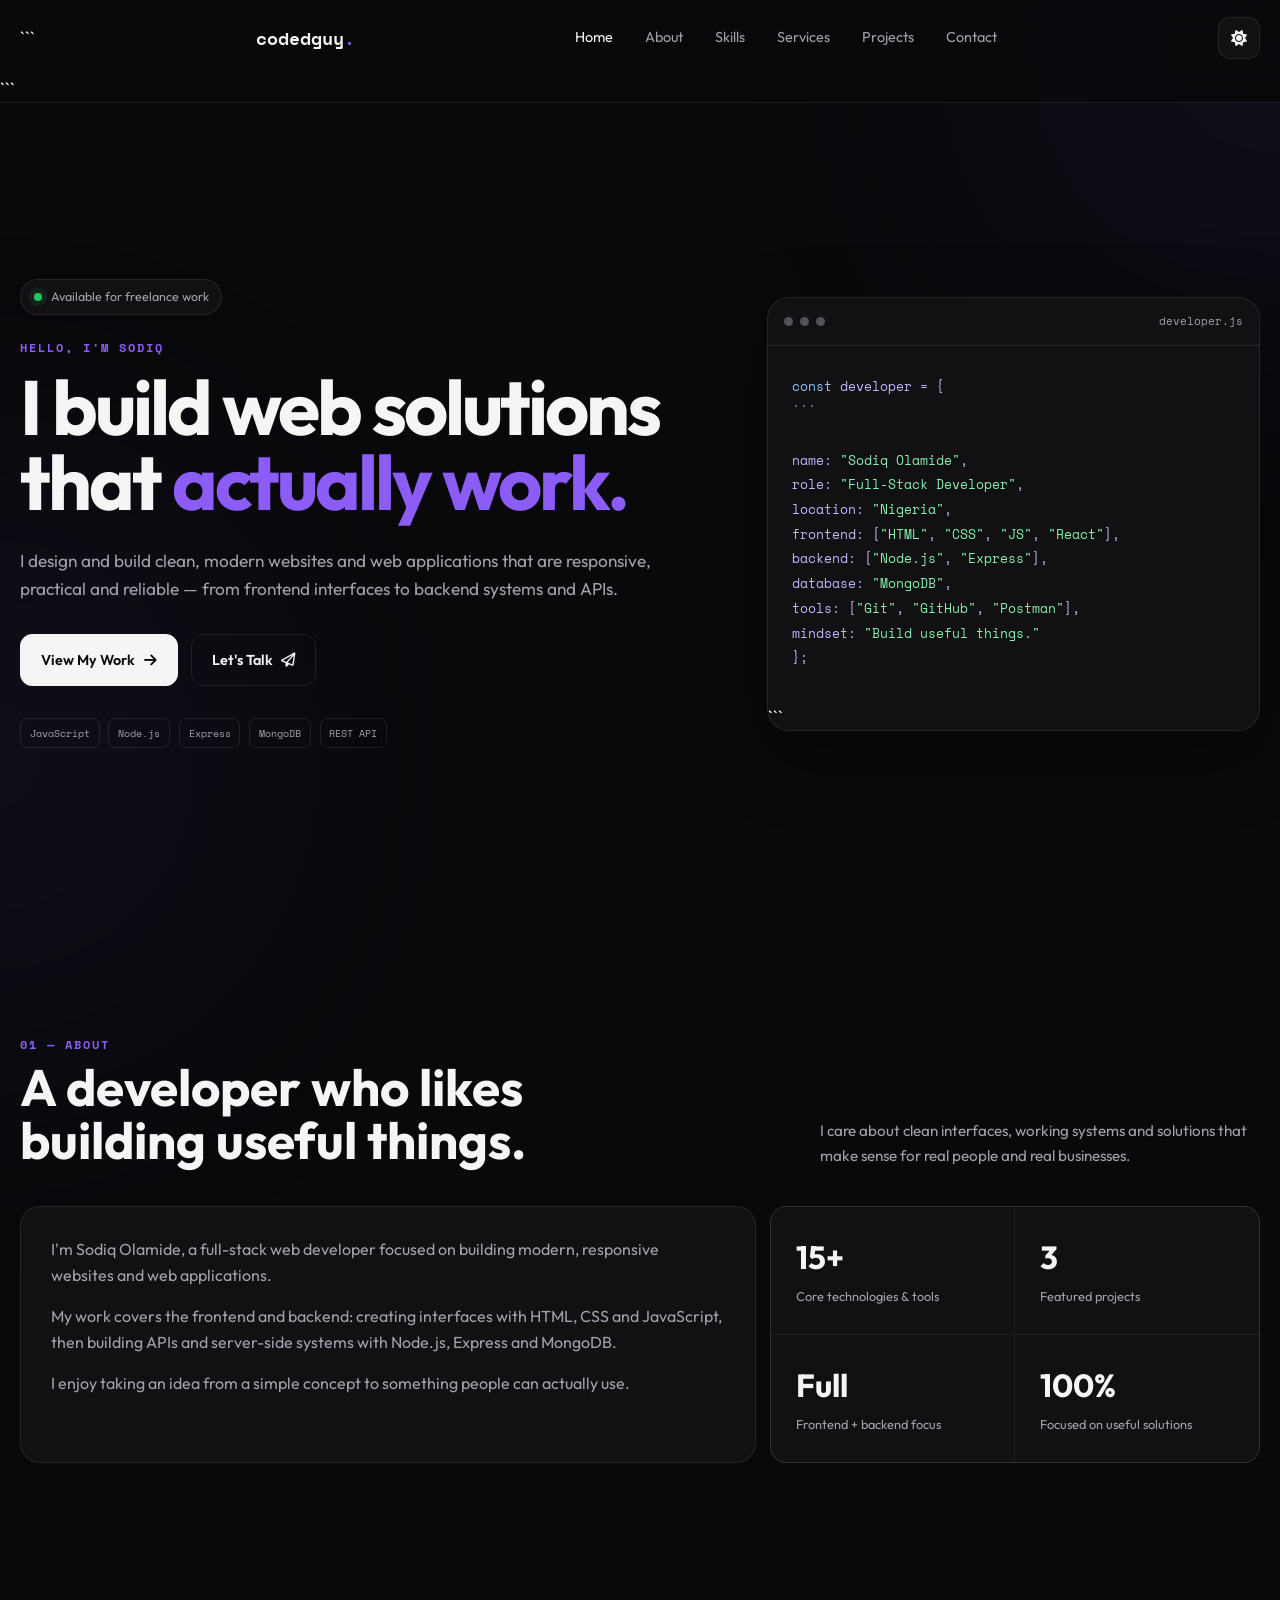
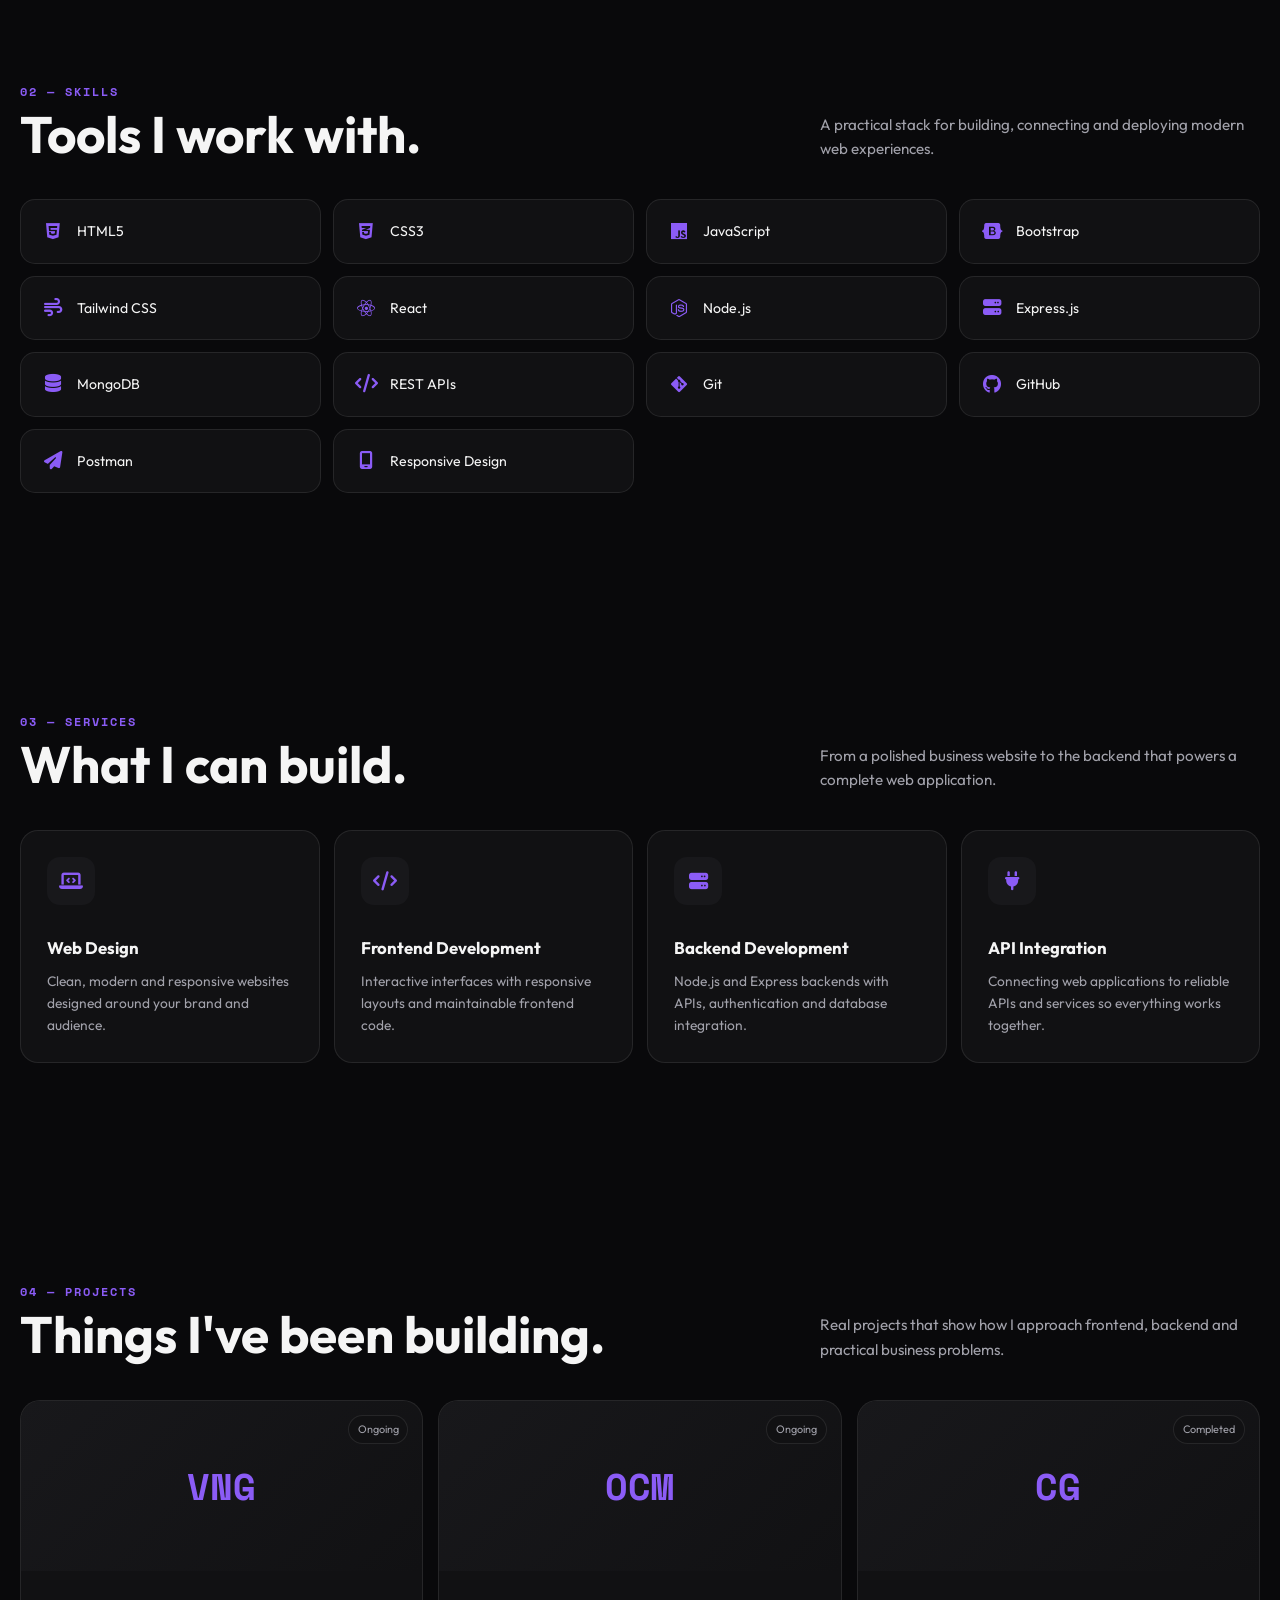
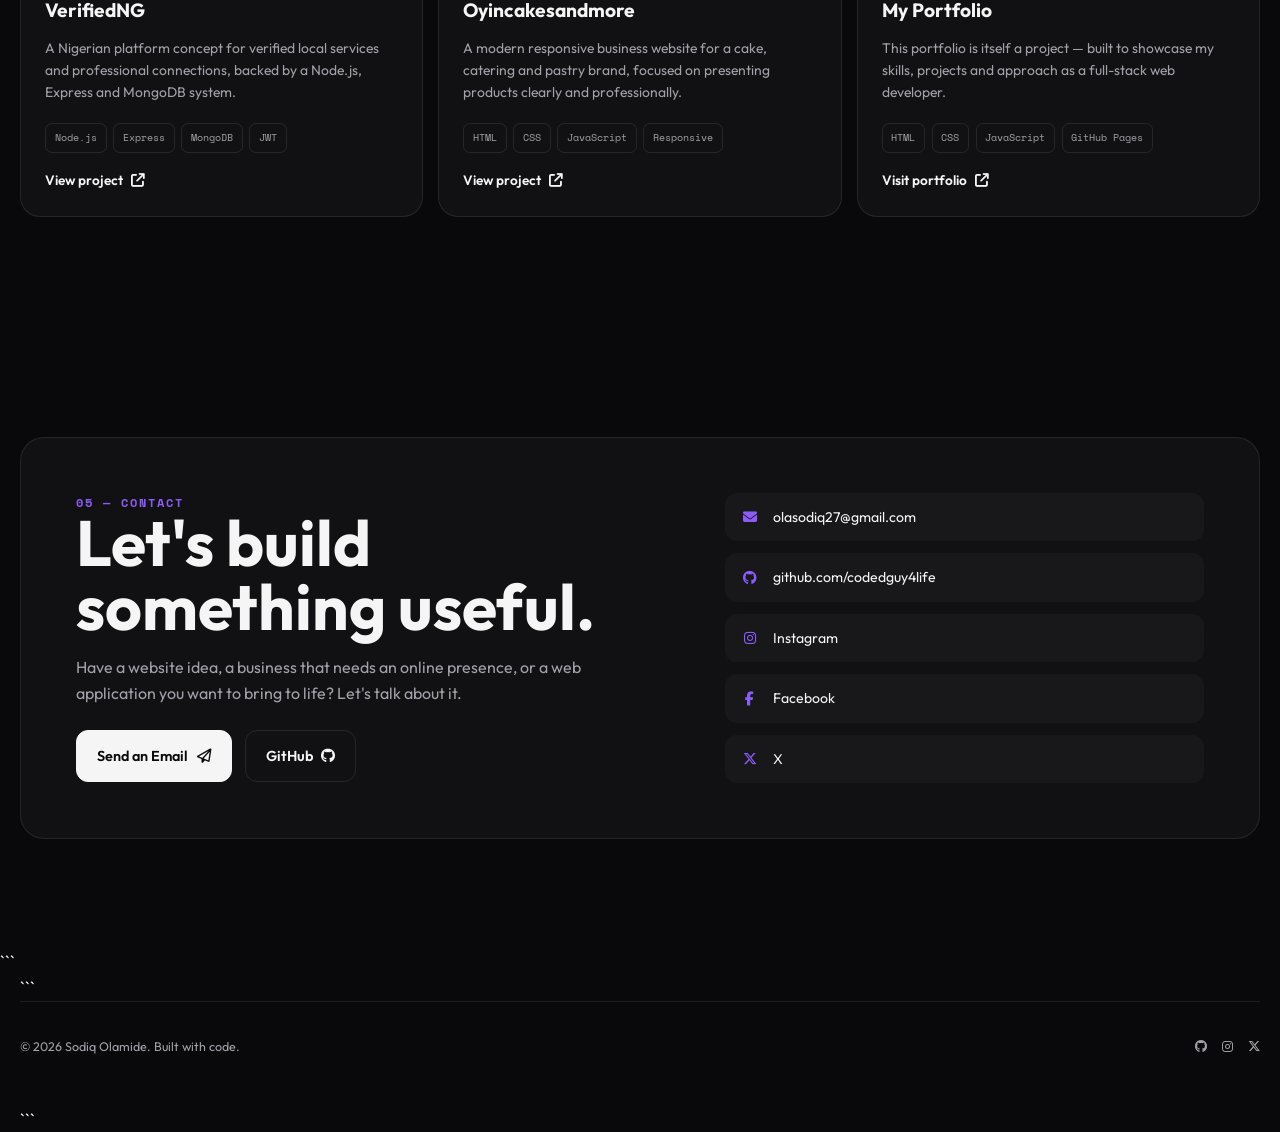
==== index.html @ e8b6dbb5 "seperate portfolio into html css js" ====
<!DOCTYPE html>

<html lang="en" data-theme="dark">
<head>
  <meta charset="UTF-8">
  <meta name="viewport" content="width=device-width, initial-scale=1.0">

<meta
name="description"
content="Sodiq Olamide — Full-Stack Web Developer building clean, responsive and reliable websites and web applications."

>

  <meta name="author" content="Sodiq Olamide">
  <meta name="theme-color" content="#09090b">

  <title>Sodiq Olamide | Full-Stack Web Developer</title>

  <!-- Google Fonts -->

  <link rel="preconnect" href="https://fonts.googleapis.com">
  <link rel="preconnect" href="https://fonts.gstatic.com" crossorigin>
  <link
    href="https://fonts.googleapis.com/css2?family=Outfit:wght@300;400;500;600;700;800&family=Space+Mono:wght@400;700&display=swap"
    rel="stylesheet"
  >

  <!-- Font Awesome -->

  <link
    rel="stylesheet"
    href="https://cdnjs.cloudflare.com/ajax/libs/font-awesome/6.5.0/css/all.min.css"
  >

  <!-- Main CSS -->

  <link rel="stylesheet" href="./style/style.css">
</head>

<body>

  <div class="glow"></div>
  <div class="glow two"></div>

  <!-- ================= HEADER ================= -->

  <header>
    <div class="wrap nav">

```
  <a class="logo" href="#home">
    codedguy<span>.</span>
  </a>

  <nav class="nav-links" id="navLinks">
    <a href="#home">Home</a>
    <a href="#about">About</a>
    <a href="#skills">Skills</a>
    <a href="#services">Services</a>
    <a href="#projects">Projects</a>
    <a href="#contact">Contact</a>
  </nav>

  <div class="nav-actions">
    <button
      class="icon-btn"
      id="themeBtn"
      aria-label="Toggle theme"
      type="button"
    >
      <i class="fa-solid fa-sun"></i>
    </button>

    <button
      class="icon-btn menu-btn"
      id="menuBtn"
      aria-label="Open menu"
      type="button"
    >
      <i class="fa-solid fa-bars"></i>
    </button>
  </div>

</div>
```

  </header>

  <main>

```
<!-- ================= HERO ================= -->
<section class="hero wrap" id="home">

  <div class="reveal">

    <div class="status">
      <span class="dot"></span>
      Available for freelance work
    </div>

    <div class="eyebrow">
      HELLO, I'M SODIQ
    </div>

    <h1>
      I build web solutions that
      <span>actually work.</span>
    </h1>

    <p>
      I design and build clean, modern websites and web applications
      that are responsive, practical and reliable — from frontend
      interfaces to backend systems and APIs.
    </p>

    <div class="actions">
      <a class="btn primary" href="#projects">
        View My Work
        <i class="fa-solid fa-arrow-right"></i>
      </a>

      <a class="btn ghost" href="#contact">
        Let's Talk
        <i class="fa-regular fa-paper-plane"></i>
      </a>
    </div>

    <div class="tech-row">
      <span class="tech">JavaScript</span>
      <span class="tech">Node.js</span>
      <span class="tech">Express</span>
      <span class="tech">MongoDB</span>
      <span class="tech">REST API</span>
    </div>

  </div>


  <div class="code-card reveal">

    <div class="code-head">
      <span class="circle"></span>
      <span class="circle"></span>
      <span class="circle"></span>

      <span class="code-title">
        developer.js
      </span>
    </div>

    <pre><span class="k">const</span> developer = {
```

name: <span class="s">"Sodiq Olamide"</span>,
role: <span class="s">"Full-Stack Developer"</span>,
location: <span class="s">"Nigeria"</span>,
frontend: [<span class="s">"HTML"</span>, <span class="s">"CSS"</span>, <span class="s">"JS"</span>, <span class="s">"React"</span>],
backend: [<span class="s">"Node.js"</span>, <span class="s">"Express"</span>],
database: <span class="s">"MongoDB"</span>,
tools: [<span class="s">"Git"</span>, <span class="s">"GitHub"</span>, <span class="s">"Postman"</span>],
mindset: <span class="s">"Build useful things."</span>
};</pre>

```
  </div>

</section>


<!-- ================= ABOUT ================= -->
<section id="about">

  <div class="wrap">

    <div class="section-head reveal">

      <div>
        <div class="kicker">01 — About</div>

        <h2 class="section-title">
          A developer who likes<br>
          building useful things.
        </h2>
      </div>

      <p class="section-note">
        I care about clean interfaces, working systems and solutions
        that make sense for real people and real businesses.
      </p>

    </div>


    <div class="about-grid">

      <div class="panel reveal">

        <p>
          I'm Sodiq Olamide, a full-stack web developer focused on
          building modern, responsive websites and web applications.
        </p>

        <p>
          My work covers the frontend and backend: creating interfaces
          with HTML, CSS and JavaScript, then building APIs and
          server-side systems with Node.js, Express and MongoDB.
        </p>

        <p>
          I enjoy taking an idea from a simple concept to something
          people can actually use.
        </p>

      </div>


      <div class="stats reveal">

        <div class="stat">
          <strong>15+</strong>
          <span>Core technologies & tools</span>
        </div>

        <div class="stat">
          <strong>3</strong>
          <span>Featured projects</span>
        </div>

        <div class="stat">
          <strong>Full</strong>
          <span>Frontend + backend focus</span>
        </div>

        <div class="stat">
          <strong>100%</strong>
          <span>Focused on useful solutions</span>
        </div>

      </div>

    </div>

  </div>

</section>


<!-- ================= SKILLS ================= -->
<section id="skills">

  <div class="wrap">

    <div class="section-head reveal">

      <div>
        <div class="kicker">02 — Skills</div>

        <h2 class="section-title">
          Tools I work with.
        </h2>
      </div>

      <p class="section-note">
        A practical stack for building, connecting and deploying
        modern web experiences.
      </p>

    </div>


    <div class="skills">

      <div class="skill reveal">
        <i class="fa-brands fa-html5"></i>
        <span>HTML5</span>
      </div>

      <div class="skill reveal">
        <i class="fa-brands fa-css3-alt"></i>
        <span>CSS3</span>
      </div>

      <div class="skill reveal">
        <i class="fa-brands fa-js"></i>
        <span>JavaScript</span>
      </div>

      <div class="skill reveal">
        <i class="fa-brands fa-bootstrap"></i>
        <span>Bootstrap</span>
      </div>

      <div class="skill reveal">
        <i class="fa-solid fa-wind"></i>
        <span>Tailwind CSS</span>
      </div>

      <div class="skill reveal">
        <i class="fa-brands fa-react"></i>
        <span>React</span>
      </div>

      <div class="skill reveal">
        <i class="fa-brands fa-node-js"></i>
        <span>Node.js</span>
      </div>

      <div class="skill reveal">
        <i class="fa-solid fa-server"></i>
        <span>Express.js</span>
      </div>

      <div class="skill reveal">
        <i class="fa-solid fa-database"></i>
        <span>MongoDB</span>
      </div>

      <div class="skill reveal">
        <i class="fa-solid fa-code"></i>
        <span>REST APIs</span>
      </div>

      <div class="skill reveal">
        <i class="fa-brands fa-git-alt"></i>
        <span>Git</span>
      </div>

      <div class="skill reveal">
        <i class="fa-brands fa-github"></i>
        <span>GitHub</span>
      </div>

      <div class="skill reveal">
        <i class="fa-solid fa-paper-plane"></i>
        <span>Postman</span>
      </div>

      <div class="skill reveal">
        <i class="fa-solid fa-mobile-screen"></i>
        <span>Responsive Design</span>
      </div>

    </div>

  </div>

</section>


<!-- ================= SERVICES ================= -->
<section id="services">

  <div class="wrap">

    <div class="section-head reveal">

      <div>
        <div class="kicker">03 — Services</div>

        <h2 class="section-title">
          What I can build.
        </h2>
      </div>

      <p class="section-note">
        From a polished business website to the backend that powers
        a complete web application.
      </p>

    </div>


    <div class="services">

      <article class="service reveal">
        <div class="service-icon">
          <i class="fa-solid fa-laptop-code"></i>
        </div>

        <h3>Web Design</h3>

        <p>
          Clean, modern and responsive websites designed around
          your brand and audience.
        </p>
      </article>


      <article class="service reveal">
        <div class="service-icon">
          <i class="fa-solid fa-code"></i>
        </div>

        <h3>Frontend Development</h3>

        <p>
          Interactive interfaces with responsive layouts and
          maintainable frontend code.
        </p>
      </article>


      <article class="service reveal">
        <div class="service-icon">
          <i class="fa-solid fa-server"></i>
        </div>

        <h3>Backend Development</h3>

        <p>
          Node.js and Express backends with APIs, authentication
          and database integration.
        </p>
      </article>


      <article class="service reveal">
        <div class="service-icon">
          <i class="fa-solid fa-plug"></i>
        </div>

        <h3>API Integration</h3>

        <p>
          Connecting web applications to reliable APIs and services
          so everything works together.
        </p>
      </article>

    </div>

  </div>

</section>


<!-- ================= PROJECTS ================= -->
<section id="projects">

  <div class="wrap">

    <div class="section-head reveal">

      <div>
        <div class="kicker">04 — Projects</div>

        <h2 class="section-title">
          Things I've been building.
        </h2>
      </div>

      <p class="section-note">
        Real projects that show how I approach frontend, backend
        and practical business problems.
      </p>

    </div>


    <div class="projects">

      <!-- VerifiedNG -->
      <article class="project reveal">

        <div class="project-top">
          <div class="project-mark">VNG</div>
          <span class="project-status">Ongoing</span>
        </div>

        <div class="project-body">

          <h3>VerifiedNG</h3>

          <p>
            A Nigerian platform concept for verified local services
            and professional connections, backed by a Node.js,
            Express and MongoDB system.
          </p>

          <div class="project-tags">
            <span class="tag">Node.js</span>
            <span class="tag">Express</span>
            <span class="tag">MongoDB</span>
            <span class="tag">JWT</span>
          </div>

          <a
            class="project-link"
            href="https://codedguy4life.github.io/VerifiedNG/"
            target="_blank"
            rel="noopener noreferrer"
          >
            View project
            <i class="fa-solid fa-arrow-up-right-from-square"></i>
          </a>

        </div>

      </article>


      <!-- Oyincakesandmore -->
      <article class="project reveal">

        <div class="project-top">
          <div class="project-mark">OCM</div>
          <span class="project-status">Ongoing</span>
        </div>

        <div class="project-body">

          <h3>Oyincakesandmore</h3>

          <p>
            A modern responsive business website for a cake,
            catering and pastry brand, focused on presenting
            products clearly and professionally.
          </p>

          <div class="project-tags">
            <span class="tag">HTML</span>
            <span class="tag">CSS</span>
            <span class="tag">JavaScript</span>
            <span class="tag">Responsive</span>
          </div>

          <a
            class="project-link"
            href="https://codedguy4life.github.io/Oyincakesandmore/"
            target="_blank"
            rel="noopener noreferrer"
          >
            View project
            <i class="fa-solid fa-arrow-up-right-from-square"></i>
          </a>

        </div>

      </article>


      <!-- Portfolio -->
      <article class="project reveal">

        <div class="project-top">
          <div class="project-mark">CG</div>
          <span class="project-status">Completed</span>
        </div>

        <div class="project-body">

          <h3>My Portfolio</h3>

          <p>
            This portfolio is itself a project — built to showcase
            my skills, projects and approach as a full-stack
            web developer.
          </p>

          <div class="project-tags">
            <span class="tag">HTML</span>
            <span class="tag">CSS</span>
            <span class="tag">JavaScript</span>
            <span class="tag">GitHub Pages</span>
          </div>

          <a
            class="project-link"
            href="https://codedguy.name.ng/"
            target="_blank"
            rel="noopener noreferrer"
          >
            Visit portfolio
            <i class="fa-solid fa-arrow-up-right-from-square"></i>
          </a>

        </div>

      </article>

    </div>

  </div>

</section>


<!-- ================= CONTACT ================= -->
<section id="contact">

  <div class="wrap">

    <div class="contact reveal">

      <div>

        <div class="kicker">05 — Contact</div>

        <h2>
          Let's build something useful.
        </h2>

        <p>
          Have a website idea, a business that needs an online
          presence, or a web application you want to bring to life?
          Let's talk about it.
        </p>

        <div class="actions">

          <a
            class="btn primary"
            href="mailto:olasodiq27@gmail.com"
          >
            Send an Email
            <i class="fa-regular fa-paper-plane"></i>
          </a>

          <a
            class="btn ghost"
            href="https://github.com/codedguy4life"
            target="_blank"
            rel="noopener noreferrer"
          >
            GitHub
            <i class="fa-brands fa-github"></i>
          </a>

        </div>

      </div>


      <div class="contact-list">

        <a
          class="contact-item"
          href="mailto:olasodiq27@gmail.com"
        >
          <i class="fa-solid fa-envelope"></i>
          <span>olasodiq27@gmail.com</span>
        </a>

        <a
          class="contact-item"
          href="https://github.com/codedguy4life"
          target="_blank"
          rel="noopener noreferrer"
        >
          <i class="fa-brands fa-github"></i>
          <span>github.com/codedguy4life</span>
        </a>

        <a
          class="contact-item"
          href="https://www.instagram.com/obago4real"
          target="_blank"
          rel="noopener noreferrer"
        >
          <i class="fa-brands fa-instagram"></i>
          <span>Instagram</span>
        </a>

        <a
          class="contact-item"
          href="https://www.facebook.com/share/1GUYrP6tBw/"
          target="_blank"
          rel="noopener noreferrer"
        >
          <i class="fa-brands fa-facebook-f"></i>
          <span>Facebook</span>
        </a>

        <a
          class="contact-item"
          href="https://www.x.com/obago4real"
          target="_blank"
          rel="noopener noreferrer"
        >
          <i class="fa-brands fa-x-twitter"></i>
          <span>X</span>
        </a>

      </div>

    </div>

  </div>

</section>
```

  </main>

  <!-- ================= FOOTER ================= -->

  <div class="wrap">

```
<footer>

  <span>
    © <span id="year"></span> Sodiq Olamide. Built with code.
  </span>

  <div class="footer-social">

    <a
      href="https://github.com/codedguy4life"
      target="_blank"
      rel="noopener noreferrer"
      aria-label="GitHub"
    >
      <i class="fa-brands fa-github"></i>
    </a>

    <a
      href="https://www.instagram.com/obago4real"
      target="_blank"
      rel="noopener noreferrer"
      aria-label="Instagram"
    >
      <i class="fa-brands fa-instagram"></i>
    </a>

    <a
      href="https://www.x.com/obago4real"
      target="_blank"
      rel="noopener noreferrer"
      aria-label="X"
    >
      <i class="fa-brands fa-x-twitter"></i>
    </a>

  </div>

</footer>
```

  </div>

  <!-- Main JavaScript -->

  <script src="./js/script.js"></script>

</body>
</html>
---- style/style.css ----
/* =========================
RESET & GLOBAL
========================= */

* {
  margin: 0;
  padding: 0;
  box-sizing: border-box;
  scroll-behavior: smooth;
  }

:root {
--bg: #09090b;
--surface: #111113;
--surface2: #18181b;
--text: #f5f5f5;
--muted: #a1a1aa;
--line: rgba(255, 255, 255, 0.09);
--accent: #8b5cf6;
--accent2: #6366f1;
--green: #22c55e;
--max: 1250px;
--shadow: 0 25px 70px rgba(0, 0, 0, 0.4);
}

[data-theme="light"] {
--bg: #f7f7f8;
--surface: #ffffff;
--surface2: #f0f0f3;
--text: #17171a;
--muted: #62626b;
--line: rgba(0, 0, 0, 0.09);
--shadow: 0 25px 70px rgba(0, 0, 0, 0.1);
}

body {
font-family: "Outfit", sans-serif;
background: var(--bg);
color: var(--text);
line-height: 1.6;
overflow-x: hidden;
transition: 0.3s;
}

a {
color: inherit;
text-decoration: none;
}

button {
font: inherit;
}

.wrap {
width: min(calc(100% - 40px), var(--max));
margin: auto;
}

/* =========================
BACKGROUND GLOW
========================= */

.glow {
position: fixed;
width: 520px;
height: 520px;
border-radius: 50%;
background: var(--accent);
filter: blur(150px);
opacity: 0.09;
right: -250px;
top: -220px;
pointer-events: none;
z-index: -1;
}

.glow.two {
left: -280px;
right: auto;
top: 55%;
background: var(--accent2);
}

/* =========================
HEADER / NAVIGATION
========================= */

header {
position: fixed;
inset: 0 0 auto;
z-index: 1000;
background: color-mix(in srgb, var(--bg) 84%, transparent);
backdrop-filter: blur(18px);
border-bottom: 1px solid var(--line);
}

.nav {
height: 76px;
display: flex;
align-items: center;
justify-content: space-between;
}

.logo {
font: 700 1.15rem "Space Mono", monospace;
}

.logo span {
color: var(--accent);
}

.nav-links {
display: flex;
gap: 2rem;
}

.nav-links a {
font-size: 0.9rem;
color: var(--muted);
transition: 0.25s;
}

.nav-links a:hover,
.nav-links a.active {
color: var(--text);
}

.nav-actions {
display: flex;
gap: 0.65rem;
}

.icon-btn {
width: 42px;
height: 42px;
border: 1px solid var(--line);
background: var(--surface);
color: var(--text);
border-radius: 12px;
cursor: pointer;
display: grid;
place-items: center;
transition: 0.25s;
}

.icon-btn:hover {
border-color: var(--accent);
transform: translateY(-2px);
}

.menu-btn {
display: none;
}

/* =========================
MAIN
========================= */

main {
padding-top: 76px;
}

/* =========================
HERO
========================= */

.hero {
min-height: calc(100vh - 76px);
display: grid;
grid-template-columns: 1.15fr 0.85fr;
gap: 5rem;
align-items: center;
padding: 80px 0;
}

.status {
display: inline-flex;
align-items: center;
gap: 0.55rem;
border: 1px solid var(--line);
background: var(--surface);
padding: 0.45rem 0.8rem;
border-radius: 999px;
color: var(--muted);
font-size: 0.78rem;
margin-bottom: 1.5rem;
}

.dot {
width: 8px;
height: 8px;
border-radius: 50%;
background: var(--green);
box-shadow: 0 0 0 5px rgba(34, 197, 94, 0.1);
}

.eyebrow,
.kicker {
font: 700 0.72rem "Space Mono", monospace;
color: var(--accent);
letter-spacing: 2px;
text-transform: uppercase;
}

.eyebrow {
margin-bottom: 0.8rem;
}

.hero h1 {
font-size: clamp(3rem, 6vw, 5.8rem);
line-height: 0.98;
letter-spacing: -3px;
}

.hero h1 span {
color: var(--accent);
}

.hero p {
font-size: 1.08rem;
color: var(--muted);
max-width: 650px;
margin: 1.7rem 0 2rem;
}

.actions {
display: flex;
gap: 0.8rem;
flex-wrap: wrap;
}

.btn {
display: inline-flex;
align-items: center;
gap: 0.55rem;
padding: 0.85rem 1.25rem;
border-radius: 12px;
border: 1px solid var(--line);
font-weight: 600;
font-size: 0.9rem;
transition: 0.25s;
}

.btn.primary {
background: var(--text);
color: var(--bg);
border-color: var(--text);
}

.btn:hover {
transform: translateY(-3px);
}

.btn.ghost:hover {
border-color: var(--accent);
}

.tech-row {
display: flex;
gap: 0.55rem;
flex-wrap: wrap;
margin-top: 2rem;
}

.tech,
.tag {
font: 10px "Space Mono", monospace;
color: var(--muted);
border: 1px solid var(--line);
padding: 0.4rem 0.55rem;
border-radius: 7px;
}

/* =========================
CODE CARD
========================= */

.code-card {
background: var(--surface);
border: 1px solid var(--line);
border-radius: 22px;
box-shadow: var(--shadow);
overflow: hidden;
transform: rotate(2deg);
transition: 0.4s;
}

.code-card:hover {
transform: rotate(0) translateY(-8px);
}

.code-head {
height: 48px;
border-bottom: 1px solid var(--line);
display: flex;
align-items: center;
gap: 7px;
padding: 0 16px;
}

.circle {
width: 9px;
height: 9px;
border-radius: 50%;
background: var(--muted);
opacity: 0.45;
}

.code-title {
margin-left: auto;
font: 11px "Space Mono", monospace;
color: var(--muted);
}

pre {
padding: 28px 24px 34px;
overflow: auto;
font: 13px/1.9 "Space Mono", monospace;
color: #c4b5fd;
}

pre .k {
color: #93c5fd;
}

pre .s {
color: #86efac;
}

pre .n {
color: #f0abfc;
}

pre .c {
color: #71717a;
}

/* =========================
SECTIONS
========================= */

section {
padding: 110px 0;
}

.section-head {
display: flex;
justify-content: space-between;
align-items: end;
gap: 2rem;
margin-bottom: 38px;
}

.section-title {
font-size: clamp(2rem, 4vw, 3.3rem);
line-height: 1.05;
margin-top: 0.5rem;
}

.section-note {
color: var(--muted);
max-width: 440px;
font-size: 0.95rem;
}

/* =========================
ABOUT
========================= */

.panel {
background: var(--surface);
border: 1px solid var(--line);
border-radius: 20px;
padding: 30px;
}

.panel p {
color: var(--muted);
margin-bottom: 1rem;
}

.panel p:last-child {
margin-bottom: 0;
}

.about-grid {
display: grid;
grid-template-columns: 1.2fr 0.8fr;
gap: 14px;
}

.stats {
display: grid;
grid-template-columns: 1fr 1fr;
gap: 1px;
background: var(--line);
border: 1px solid var(--line);
border-radius: 16px;
overflow: hidden;
}

.stat {
background: var(--surface);
padding: 25px;
}

.stat strong {
font-size: 2rem;
display: block;
}

.stat span {
font-size: 0.8rem;
color: var(--muted);
}

/* =========================
SKILLS
========================= */

.skills {
display: grid;
grid-template-columns: repeat(4, 1fr);
gap: 12px;
}

.skill {
padding: 20px;
background: var(--surface);
border: 1px solid var(--line);
border-radius: 15px;
display: flex;
align-items: center;
gap: 12px;
transition: 0.25s;
}

.skill:hover {
transform: translateY(-4px);
border-color: var(--accent);
}

.skill i {
font-size: 1.15rem;
color: var(--accent);
width: 24px;
text-align: center;
}

.skill span {
font-size: 0.88rem;
}

/* =========================
SERVICES
========================= */

.services {
display: grid;
grid-template-columns: repeat(4, 1fr);
gap: 14px;
}

.service {
background: var(--surface);
border: 1px solid var(--line);
border-radius: 18px;
padding: 26px;
min-height: 210px;
transition: 0.3s;
}

.service:hover {
transform: translateY(-6px);
border-color: var(--accent);
}

.service-icon {
width: 48px;
height: 48px;
display: grid;
place-items: center;
border-radius: 13px;
background: var(--surface2);
color: var(--accent);
font-size: 1.2rem;
margin-bottom: 30px;
}

.service h3 {
font-size: 1.05rem;
margin-bottom: 0.5rem;
}

.service p {
font-size: 0.86rem;
color: var(--muted);
}

/* =========================
PROJECTS
========================= */

.projects {
display: grid;
grid-template-columns: repeat(3, 1fr);
gap: 15px;
}

.project {
background: var(--surface);
border: 1px solid var(--line);
border-radius: 20px;
overflow: hidden;
display: flex;
flex-direction: column;
transition: 0.3s;
}

.project:hover {
transform: translateY(-7px);
border-color: var(--accent);
}

.project-top {
height: 170px;
background: linear-gradient(135deg, var(--surface2), transparent);
display: grid;
place-items: center;
position: relative;
}

.project-mark {
font: 700 2.3rem "Space Mono", monospace;
color: var(--accent);
}

.project-status {
position: absolute;
top: 14px;
right: 14px;
font-size: 0.68rem;
border: 1px solid var(--line);
background: var(--surface);
padding: 0.3rem 0.55rem;
border-radius: 999px;
color: var(--muted);
}

.project-body {
padding: 24px;
display: flex;
flex-direction: column;
flex: 1;
}

.project h3 {
font-size: 1.2rem;
}

.project p {
color: var(--muted);
font-size: 0.87rem;
margin: 0.7rem 0 1.2rem;
}

.project-tags {
display: flex;
gap: 0.4rem;
flex-wrap: wrap;
margin-top: auto;
margin-bottom: 1.1rem;
}

.project-link {
font-size: 0.85rem;
font-weight: 600;
display: inline-flex;
gap: 0.5rem;
align-items: center;
}

.project-link:hover {
color: var(--accent);
}

/* =========================
CONTACT
========================= */

.contact {
background: var(--surface);
border: 1px solid var(--line);
border-radius: 24px;
padding: 55px;
display: grid;
grid-template-columns: 1fr 0.8fr;
gap: 50px;
align-items: center;
}

.contact h2 {
font-size: clamp(2.2rem, 5vw, 4rem);
line-height: 1;
}

.contact p {
color: var(--muted);
margin: 1rem 0 1.5rem;
max-width: 570px;
}

.contact-list {
display: grid;
gap: 12px;
}

.contact-item {
display: flex;
align-items: center;
gap: 13px;
padding: 13px 15px;
background: var(--surface2);
border-radius: 12px;
font-size: 0.88rem;
}

.contact-item i {
width: 20px;
color: var(--accent);
text-align: center;
}

/* =========================
FOOTER
========================= */

footer {
padding: 35px 0 50px;
color: var(--muted);
font-size: 0.78rem;
display: flex;
justify-content: space-between;
gap: 20px;
border-top: 1px solid var(--line);
}

.footer-social {
display: flex;
gap: 15px;
}

.footer-social a:hover {
color: var(--text);
}

/* =========================
REVEAL ANIMATION
========================= */

.reveal {
opacity: 0;
transform: translateY(25px);
transition: 0.7s ease;
}

.reveal.show {
opacity: 1;
transform: none;
}

/* =========================
TABLET
========================= */

@media (max-width: 1000px) {

.hero {
grid-template-columns: 1fr;
gap: 50px;
}

.code-card {
max-width: 650px;
}

.skills {
grid-template-columns: repeat(3, 1fr);
}

.services {
grid-template-columns: repeat(2, 1fr);
}

.projects {
grid-template-columns: 1fr 1fr;
}

.about-grid,
.contact {
grid-template-columns: 1fr;
}
}

/* =========================
MOBILE
========================= */

@media (max-width: 700px) {

.wrap {
width: min(calc(100% - 28px), var(--max));
}

.nav-links {
position: absolute;
top: 76px;
left: 14px;
right: 14px;
display: none;
flex-direction: column;
gap: 0;
padding: 10px;
background: var(--surface);
border: 1px solid var(--line);
border-radius: 15px;
box-shadow: var(--shadow);
}

.nav-links.open {
display: flex;
}

.nav-links a {
padding: 13px;
}

.menu-btn {
display: grid;
}

.hero {
padding: 55px 0;
min-height: auto;
}

.hero h1 {
letter-spacing: -2px;
}

.hero p {
font-size: 1rem;
}

.skills {
grid-template-columns: 1fr 1fr;
}

.projects,
.services {
grid-template-columns: 1fr;
}

.section-head {
display: block;
}

.section-note {
margin-top: 12px;
}

.contact {
padding: 30px;
}

section {
padding: 80px 0;
}

footer {
display: block;
}

.footer-social {
margin-top: 15px;
}
}

/* =========================
SMALL PHONES
========================= */

@media (max-width: 420px) {

.skills {
grid-template-columns: 1fr;
}

.stats {
grid-template-columns: 1fr;
}

.hero h1 {
font-size: 2.8rem;
}

.nav-actions .icon-btn:first-child {
display: none;
}
}

/* =========================
REDUCED MOTION
========================= */

@media (prefers-reduced-motion: reduce) {

*,
*::before,
*::after {
scroll-behavior: auto !important;
animation: none !important;
transition: none !important;
}
}
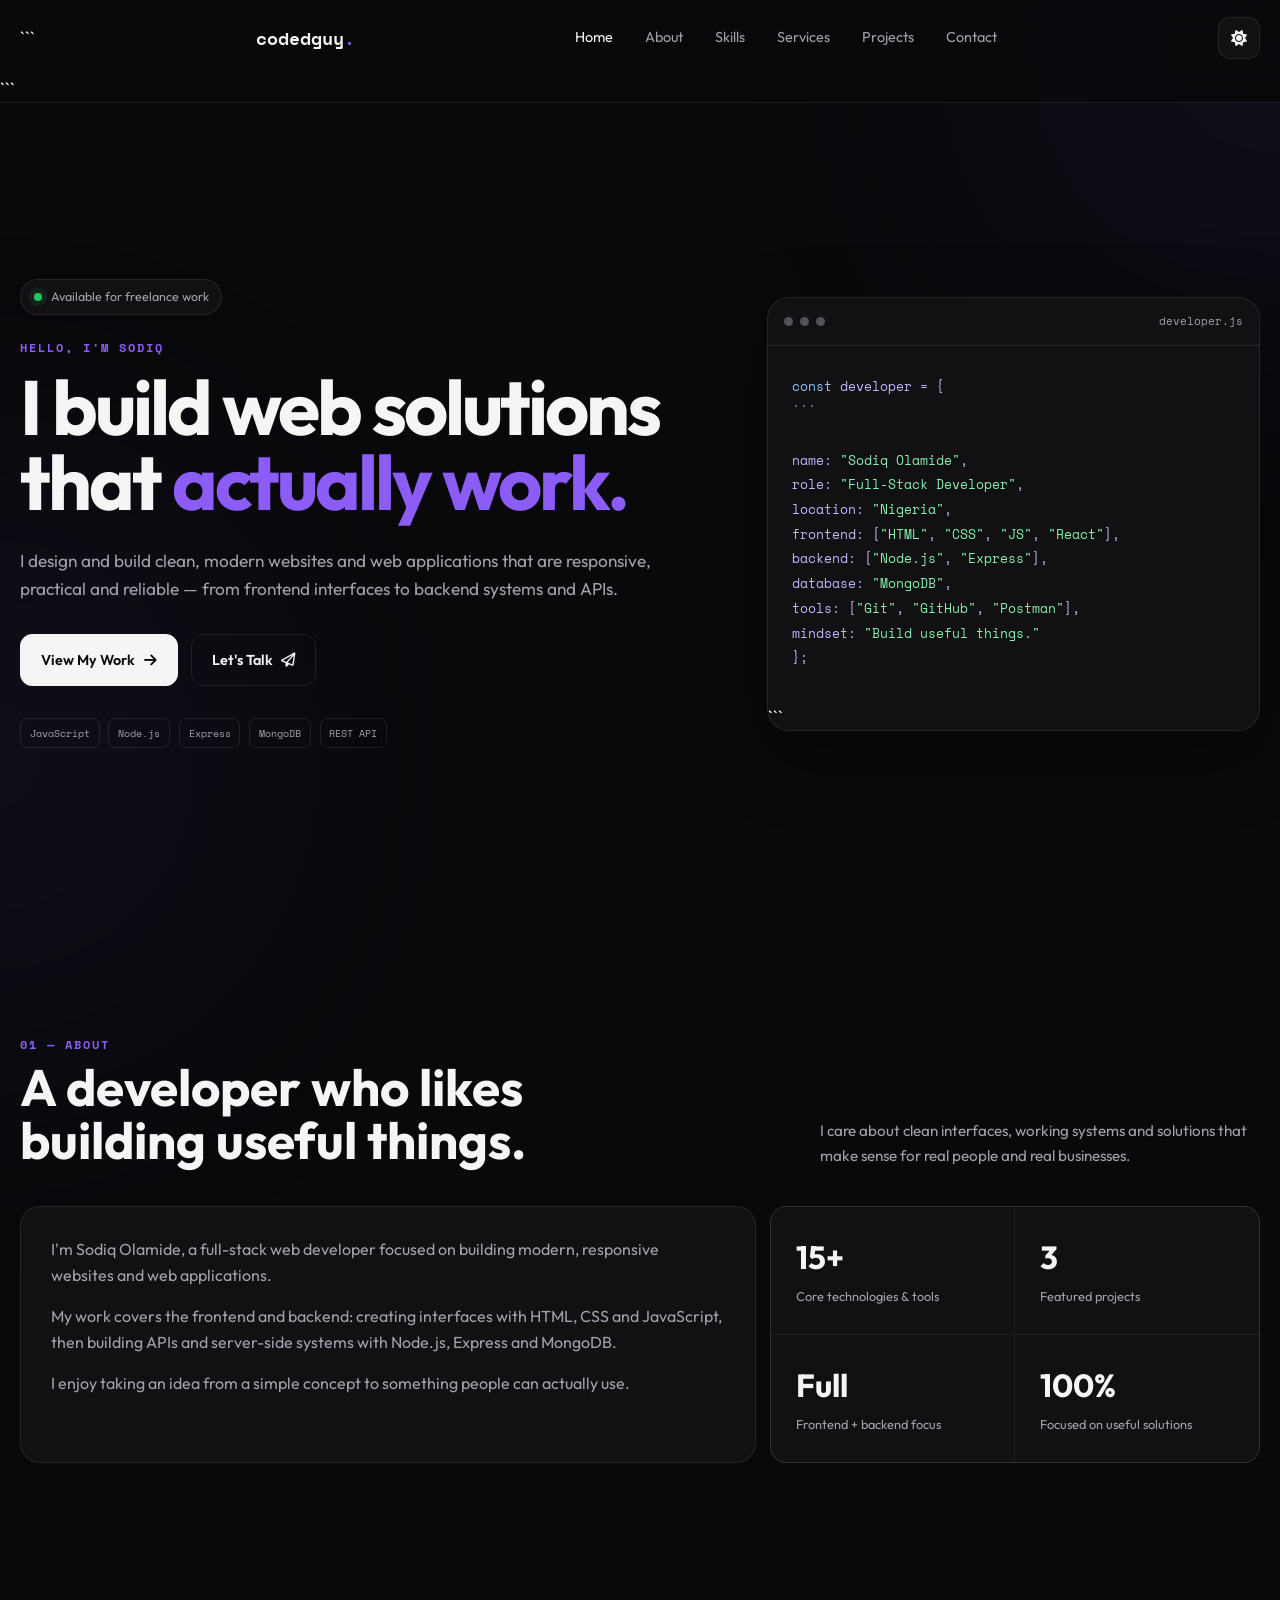
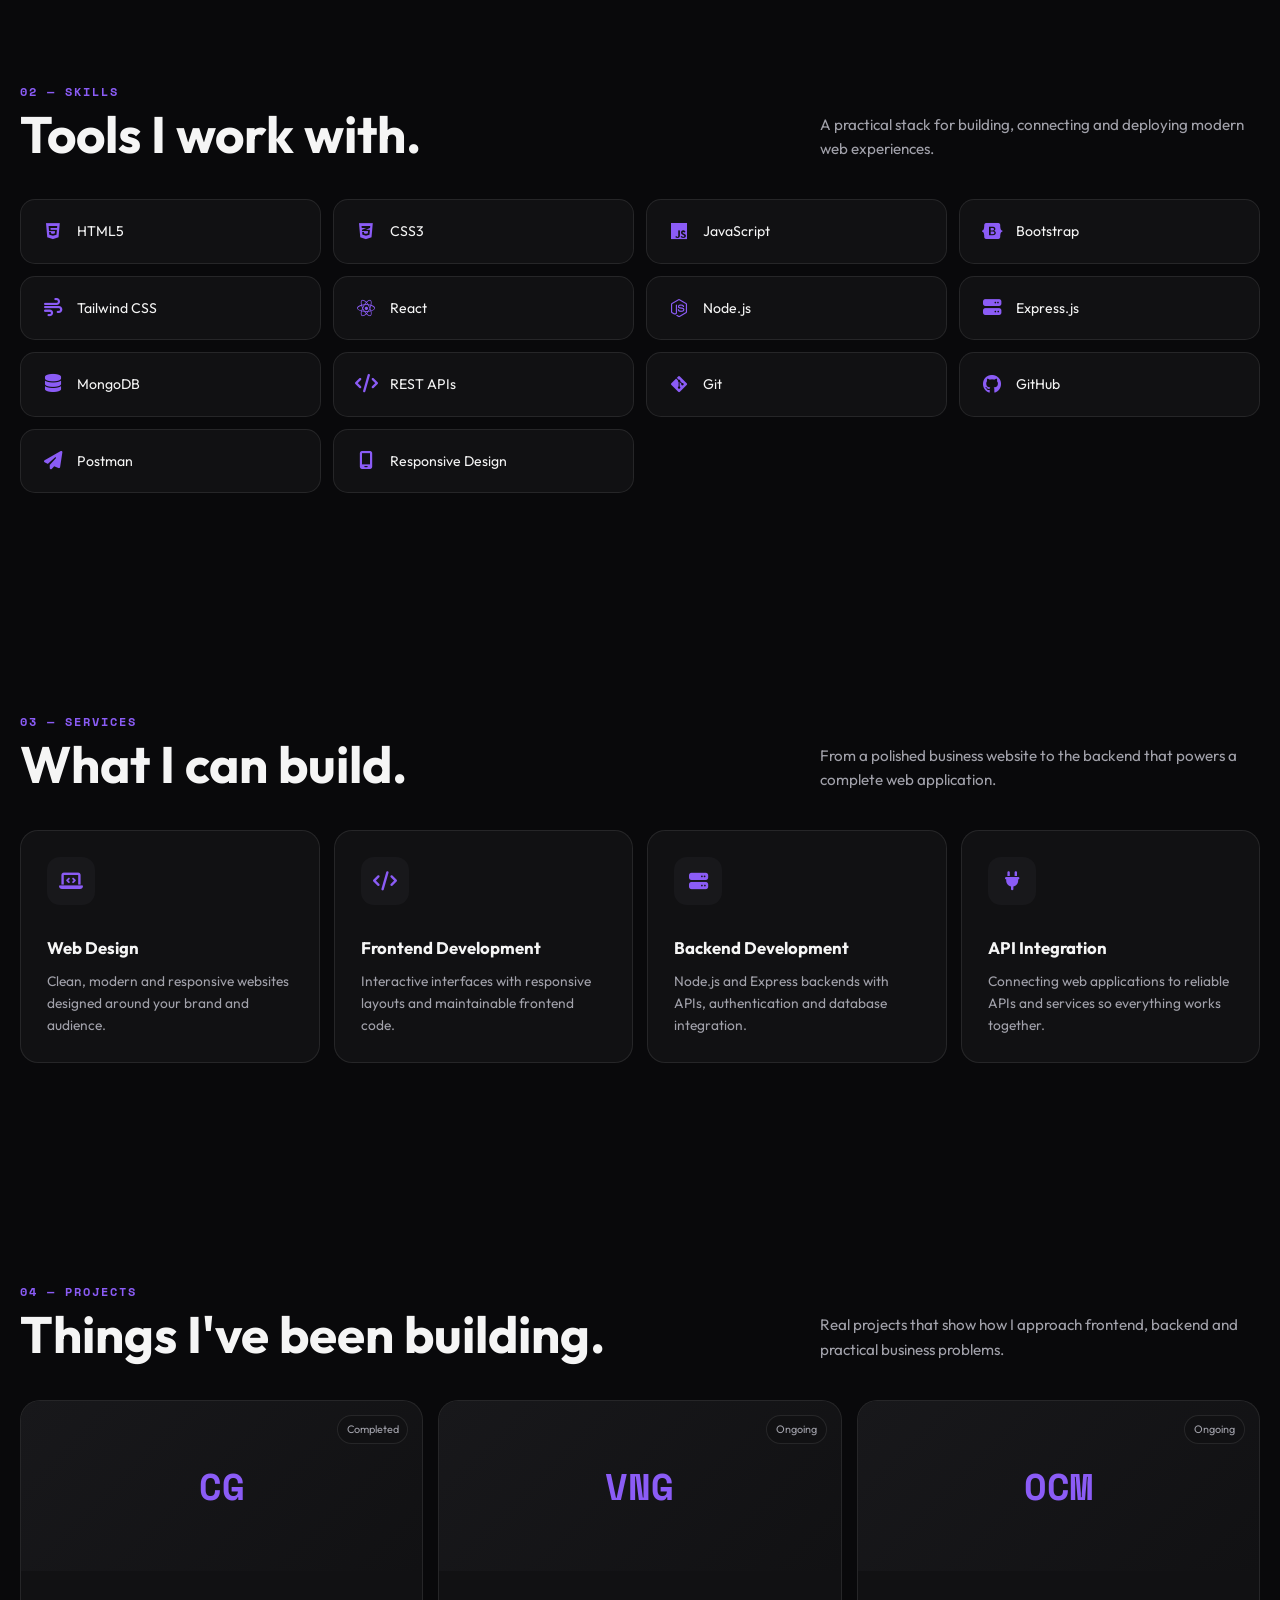
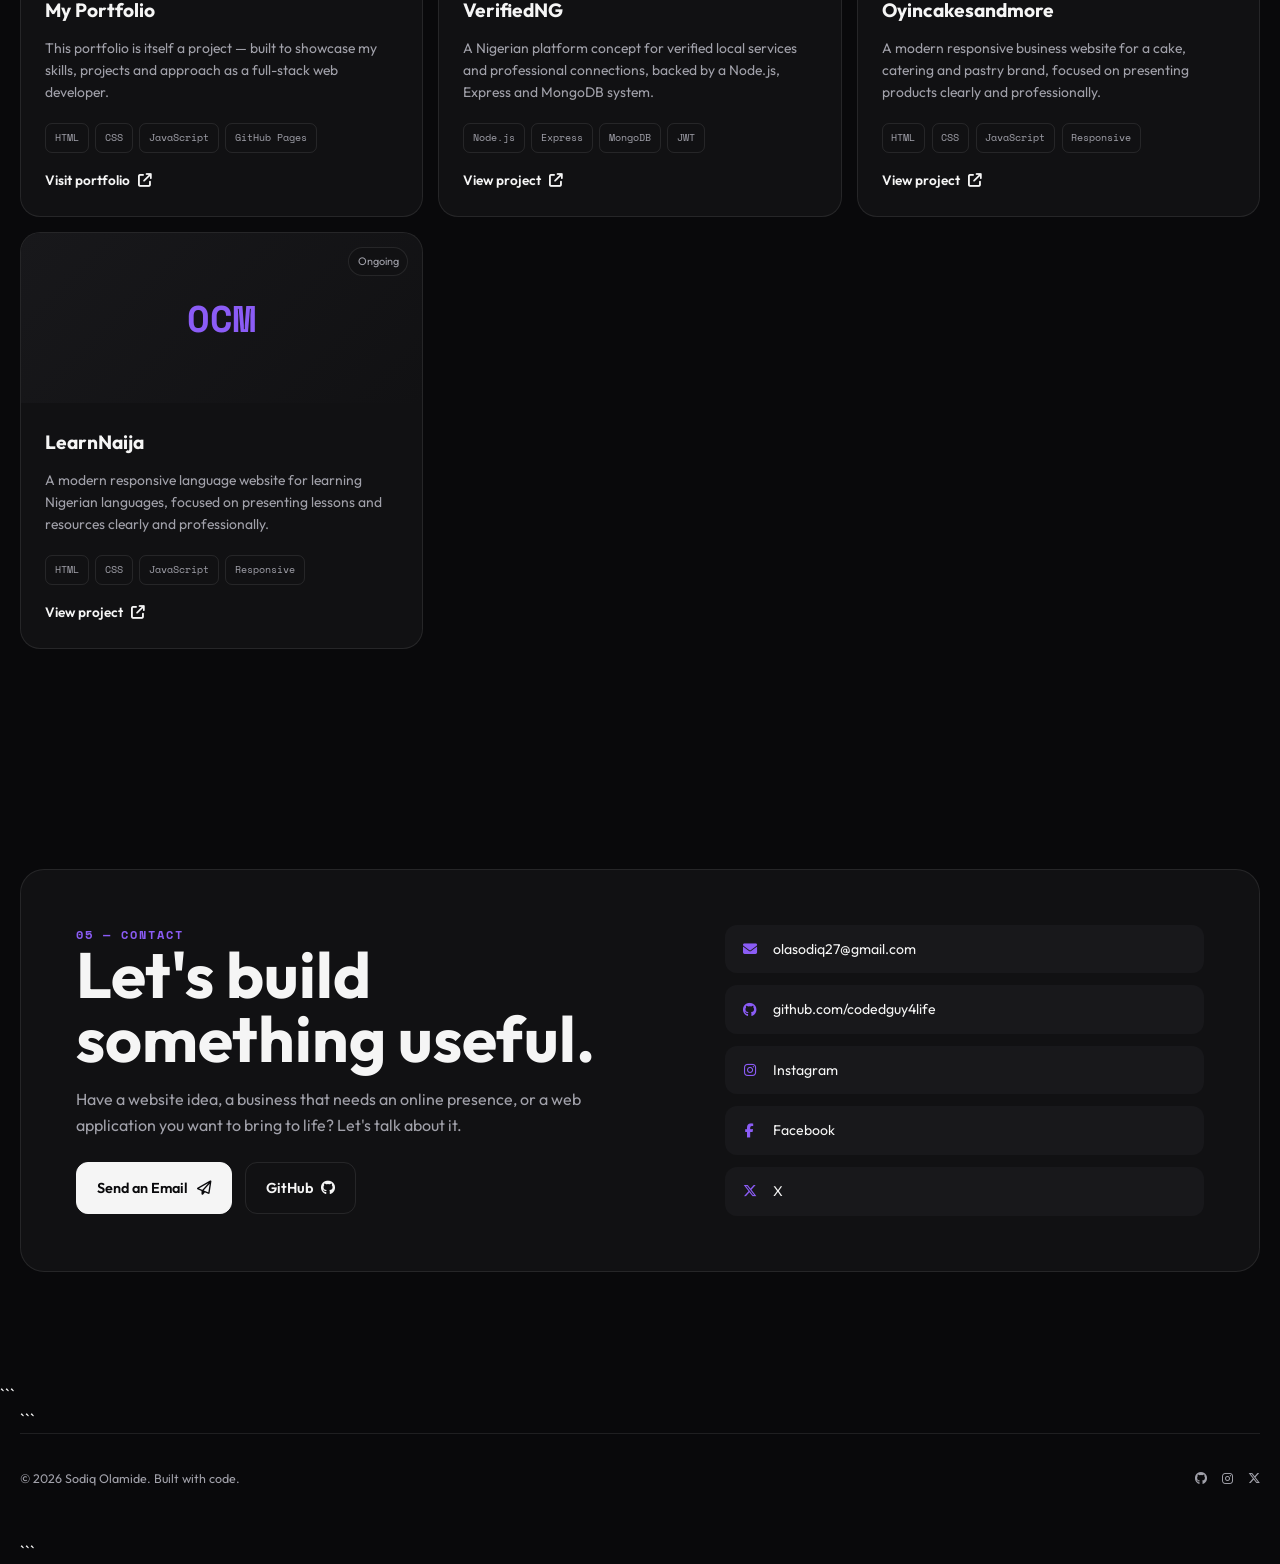
==== commit 7bb1a323: "added learnnaija project" ====
--- a/index.html
+++ b/index.html
@@ -460,6 +460,45 @@
 
     <div class="projects">
 
+      <!-- Portfolio -->
+      <article class="project reveal">
+
+        <div class="project-top">
+          <div class="project-mark">CG</div>
+          <span class="project-status">Completed</span>
+        </div>
+
+        <div class="project-body">
+
+          <h3>My Portfolio</h3>
+
+          <p>
+            This portfolio is itself a project — built to showcase
+            my skills, projects and approach as a full-stack
+            web developer.
+          </p>
+
+          <div class="project-tags">
+            <span class="tag">HTML</span>
+            <span class="tag">CSS</span>
+            <span class="tag">JavaScript</span>
+            <span class="tag">GitHub Pages</span>
+          </div>
+
+          <a
+            class="project-link"
+            href="https://codedguy.name.ng/"
+            target="_blank"
+            rel="noopener noreferrer"
+          >
+            Visit portfolio
+            <i class="fa-solid fa-arrow-up-right-from-square"></i>
+          </a>
+
+        </div>
+
+      </article>
+
       <!-- VerifiedNG -->
       <article class="project reveal">
 
@@ -539,45 +578,44 @@
 
       </article>
 
-
-      <!-- Portfolio -->
+      <!-- LearnNaija -->
       <article class="project reveal">
 
         <div class="project-top">
-          <div class="project-mark">CG</div>
-          <span class="project-status">Completed</span>
+          <div class="project-mark">OCM</div>
+          <span class="project-status">Ongoing</span>
         </div>
 
         <div class="project-body">
 
-          <h3>My Portfolio</h3>
+          <h3>LearnNaija</h3>
 
           <p>
-            This portfolio is itself a project — built to showcase
-            my skills, projects and approach as a full-stack
-            web developer.
+            A modern responsive language website for learning Nigerian languages, focused on presenting lessons and resources clearly and professionally.
           </p>
 
           <div class="project-tags">
             <span class="tag">HTML</span>
             <span class="tag">CSS</span>
             <span class="tag">JavaScript</span>
-            <span class="tag">GitHub Pages</span>
+            <span class="tag">Responsive</span>
           </div>
 
           <a
             class="project-link"
-            href="https://codedguy.name.ng/"
+            href="https://codedguy4life.github.io/LearnNaija/"
             target="_blank"
             rel="noopener noreferrer"
           >
-            Visit portfolio
+            View project
             <i class="fa-solid fa-arrow-up-right-from-square"></i>
           </a>
 
         </div>
 
       </article>
+
+      
 
     </div>
 
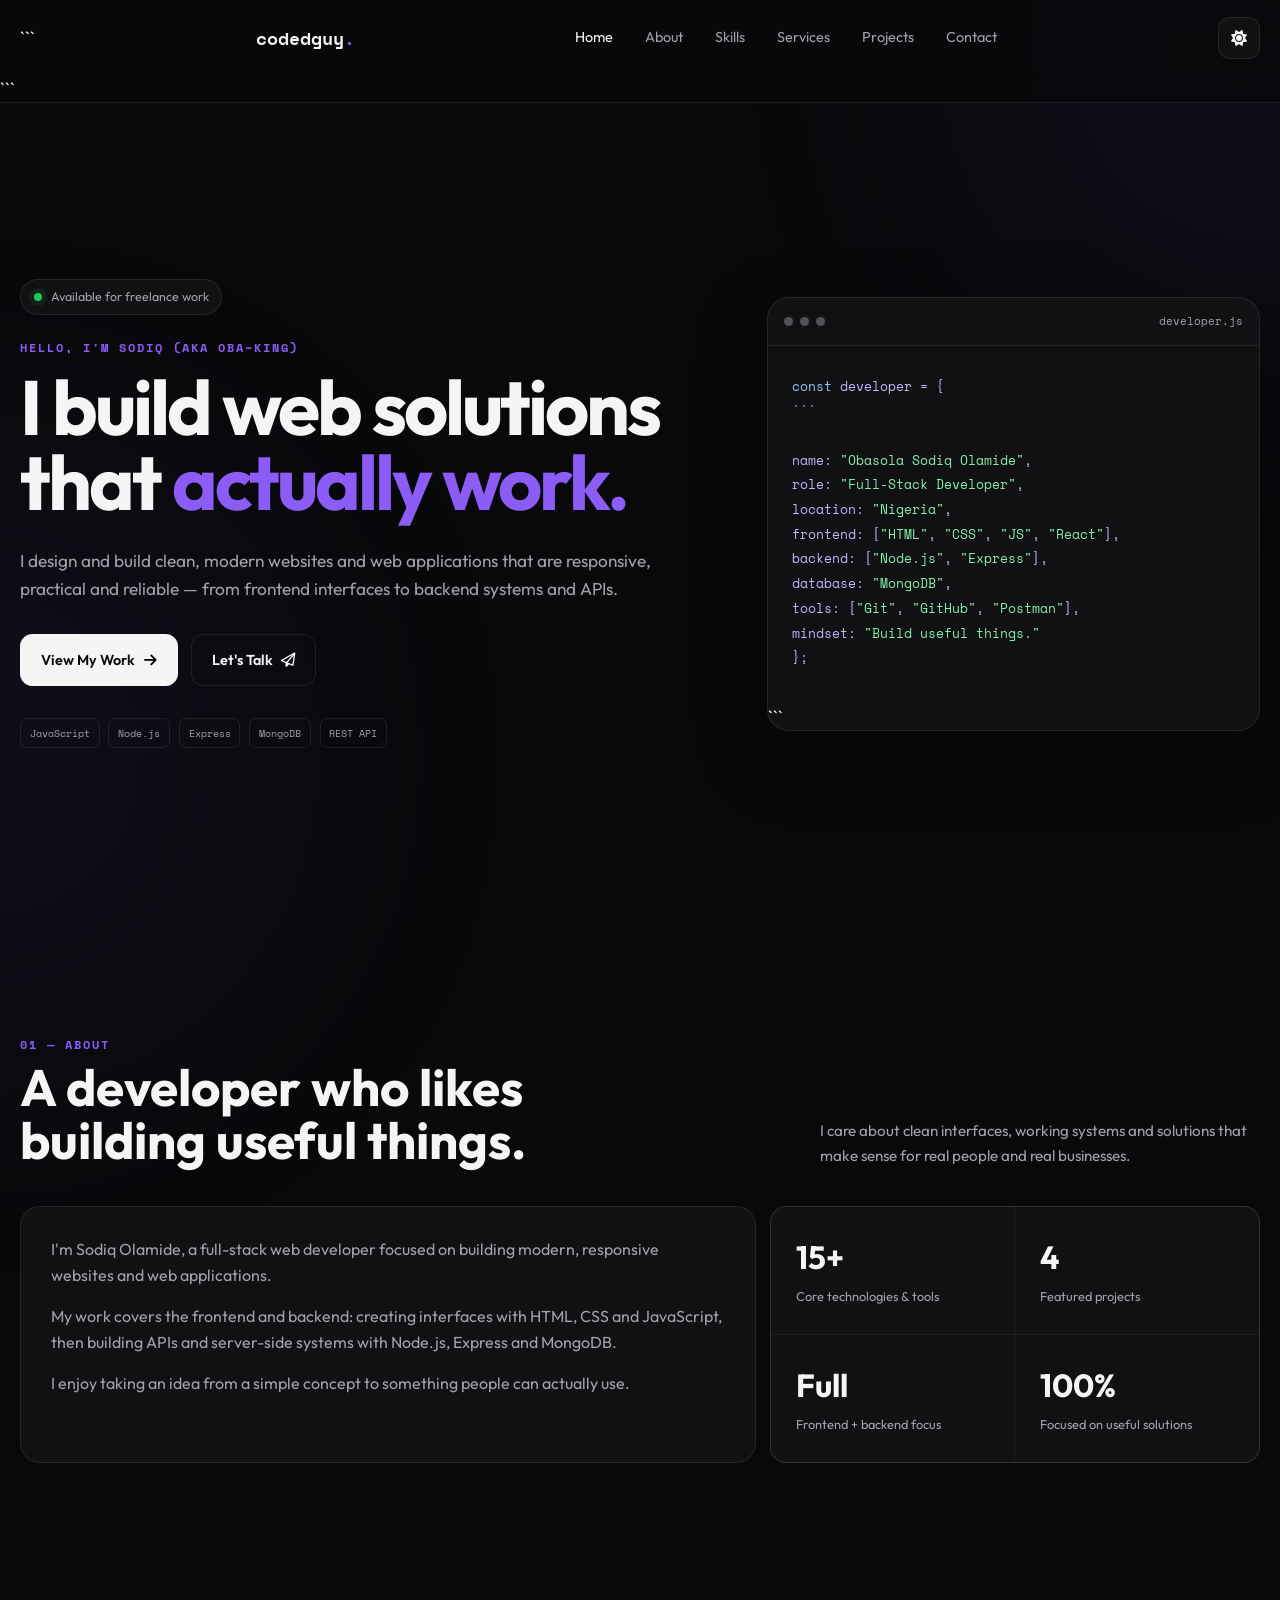
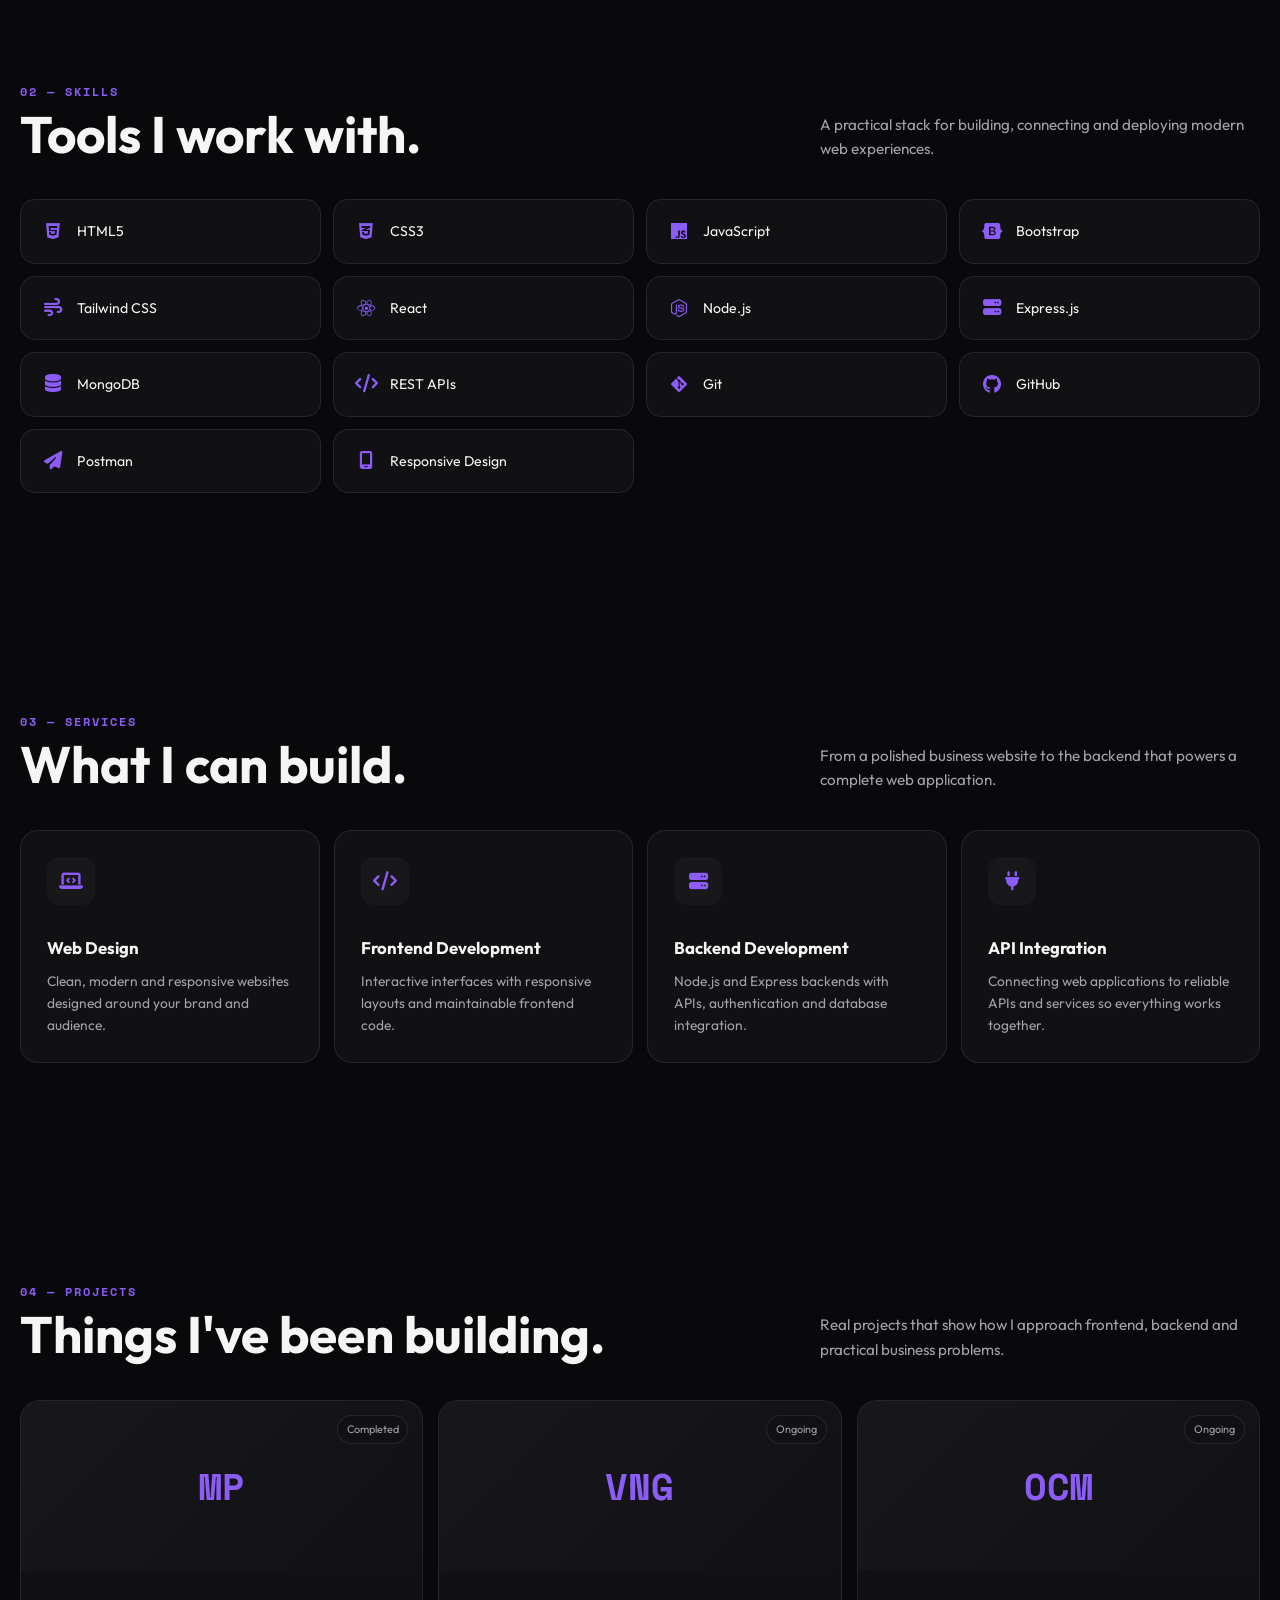
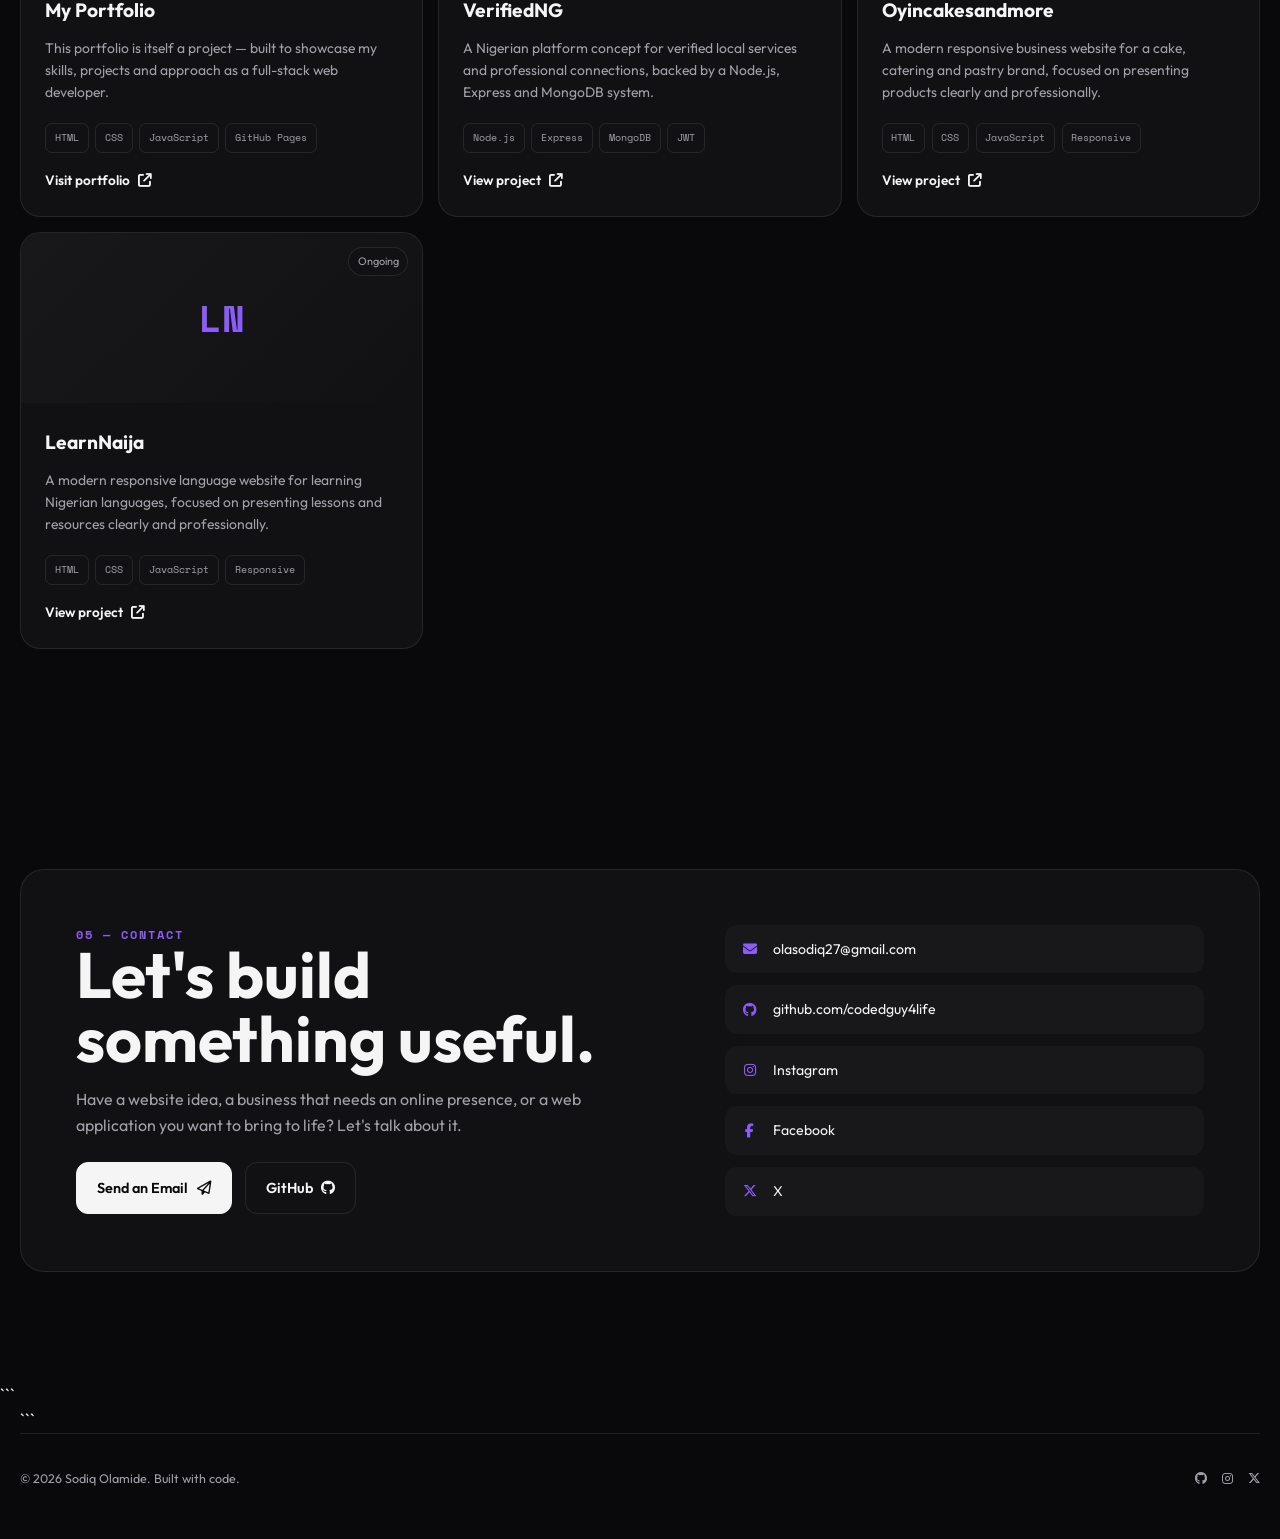
==== commit 39495dd4: "Aded new Project" ====
--- a/index.html
+++ b/index.html
@@ -1,158 +1,141 @@
-<!DOCTYPE html>
+<!doctype html>
 
 <html lang="en" data-theme="dark">
-<head>
-  <meta charset="UTF-8">
-  <meta name="viewport" content="width=device-width, initial-scale=1.0">
-
-<meta
-name="description"
-content="Sodiq Olamide — Full-Stack Web Developer building clean, responsive and reliable websites and web applications."
-
->
-
-  <meta name="author" content="Sodiq Olamide">
-  <meta name="theme-color" content="#09090b">
-
-  <title>Sodiq Olamide | Full-Stack Web Developer</title>
-
-  <!-- Google Fonts -->
-
-  <link rel="preconnect" href="https://fonts.googleapis.com">
-  <link rel="preconnect" href="https://fonts.gstatic.com" crossorigin>
-  <link
-    href="https://fonts.googleapis.com/css2?family=Outfit:wght@300;400;500;600;700;800&family=Space+Mono:wght@400;700&display=swap"
-    rel="stylesheet"
-  >
-
-  <!-- Font Awesome -->
-
-  <link
-    rel="stylesheet"
-    href="https://cdnjs.cloudflare.com/ajax/libs/font-awesome/6.5.0/css/all.min.css"
-  >
-
-  <!-- Main CSS -->
-
-  <link rel="stylesheet" href="./style/style.css">
-</head>
-
-<body>
-
-  <div class="glow"></div>
-  <div class="glow two"></div>
-
-  <!-- ================= HEADER ================= -->
-
-  <header>
-    <div class="wrap nav">
-
+  <head>
+    <meta charset="UTF-8" />
+    <meta name="viewport" content="width=device-width, initial-scale=1.0" />
+
+    <meta
+      name="description"
+      content="Sodiq Olamide — Full-Stack Web Developer building clean, responsive and reliable websites and web applications."
+    />
+
+    <meta name="author" content="Sodiq Olamide" />
+    <meta name="theme-color" content="#09090b" />
+
+    <title>Sodiq Olamide | Full-Stack Web Developer</title>
+
+    <!-- Google Fonts -->
+
+    <link rel="preconnect" href="https://fonts.googleapis.com" />
+    <link rel="preconnect" href="https://fonts.gstatic.com" crossorigin />
+    <link
+      href="https://fonts.googleapis.com/css2?family=Outfit:wght@300;400;500;600;700;800&family=Space+Mono:wght@400;700&display=swap"
+      rel="stylesheet"
+    />
+
+    <!-- Font Awesome -->
+
+    <link
+      rel="stylesheet"
+      href="https://cdnjs.cloudflare.com/ajax/libs/font-awesome/6.5.0/css/all.min.css"
+    />
+
+    <!-- Main CSS -->
+
+    <link rel="stylesheet" href="./style/style.css" />
+  </head>
+
+  <body>
+    <div class="glow"></div>
+    <div class="glow two"></div>
+
+    <!-- ================= HEADER ================= -->
+
+    <header>
+      <div class="wrap nav">
+        ```
+        <a class="logo" href="#home"> codedguy<span>.</span> </a>
+
+        <nav class="nav-links" id="navLinks">
+          <a href="#home">Home</a>
+          <a href="#about">About</a>
+          <a href="#skills">Skills</a>
+          <a href="#services">Services</a>
+          <a href="#projects">Projects</a>
+          <a href="#contact">Contact</a>
+        </nav>
+
+        <div class="nav-actions">
+          <button
+            class="icon-btn"
+            id="themeBtn"
+            aria-label="Toggle theme"
+            type="button"
+          >
+            <i class="fa-solid fa-sun"></i>
+          </button>
+
+          <button
+            class="icon-btn menu-btn"
+            id="menuBtn"
+            aria-label="Open menu"
+            type="button"
+          >
+            <i class="fa-solid fa-bars"></i>
+          </button>
+        </div>
+      </div>
+      ```
+    </header>
+
+    <main>
+      ```
+      <!-- ================= HERO ================= -->
+      <section class="hero wrap" id="home">
+        <div class="reveal">
+          <div class="status">
+            <span class="dot"></span>
+            Available for freelance work
+          </div>
+
+          <div class="eyebrow">HELLO, I'M SODIQ (aka OBA~KING)</div>
+
+          <h1>
+            I build web solutions that
+            <span>actually work.</span>
+          </h1>
+
+          <p>
+            I design and build clean, modern websites and web applications that
+            are responsive, practical and reliable — from frontend interfaces to
+            backend systems and APIs.
+          </p>
+
+          <div class="actions">
+            <a class="btn primary" href="#projects">
+              View My Work
+              <i class="fa-solid fa-arrow-right"></i>
+            </a>
+
+            <a class="btn ghost" href="#contact">
+              Let's Talk
+              <i class="fa-regular fa-paper-plane"></i>
+            </a>
+          </div>
+
+          <div class="tech-row">
+            <span class="tech">JavaScript</span>
+            <span class="tech">Node.js</span>
+            <span class="tech">Express</span>
+            <span class="tech">MongoDB</span>
+            <span class="tech">REST API</span>
+          </div>
+        </div>
+
+        <div class="code-card reveal">
+          <div class="code-head">
+            <span class="circle"></span>
+            <span class="circle"></span>
+            <span class="circle"></span>
+
+            <span class="code-title"> developer.js </span>
+          </div>
+
+          <pre><span class="k">const</span> developer = {
 ```
-  <a class="logo" href="#home">
-    codedguy<span>.</span>
-  </a>
-
-  <nav class="nav-links" id="navLinks">
-    <a href="#home">Home</a>
-    <a href="#about">About</a>
-    <a href="#skills">Skills</a>
-    <a href="#services">Services</a>
-    <a href="#projects">Projects</a>
-    <a href="#contact">Contact</a>
-  </nav>
-
-  <div class="nav-actions">
-    <button
-      class="icon-btn"
-      id="themeBtn"
-      aria-label="Toggle theme"
-      type="button"
-    >
-      <i class="fa-solid fa-sun"></i>
-    </button>
-
-    <button
-      class="icon-btn menu-btn"
-      id="menuBtn"
-      aria-label="Open menu"
-      type="button"
-    >
-      <i class="fa-solid fa-bars"></i>
-    </button>
-  </div>
-
-</div>
-```
-
-  </header>
-
-  <main>
-
-```
-<!-- ================= HERO ================= -->
-<section class="hero wrap" id="home">
-
-  <div class="reveal">
-
-    <div class="status">
-      <span class="dot"></span>
-      Available for freelance work
-    </div>
-
-    <div class="eyebrow">
-      HELLO, I'M SODIQ
-    </div>
-
-    <h1>
-      I build web solutions that
-      <span>actually work.</span>
-    </h1>
-
-    <p>
-      I design and build clean, modern websites and web applications
-      that are responsive, practical and reliable — from frontend
-      interfaces to backend systems and APIs.
-    </p>
-
-    <div class="actions">
-      <a class="btn primary" href="#projects">
-        View My Work
-        <i class="fa-solid fa-arrow-right"></i>
-      </a>
-
-      <a class="btn ghost" href="#contact">
-        Let's Talk
-        <i class="fa-regular fa-paper-plane"></i>
-      </a>
-    </div>
-
-    <div class="tech-row">
-      <span class="tech">JavaScript</span>
-      <span class="tech">Node.js</span>
-      <span class="tech">Express</span>
-      <span class="tech">MongoDB</span>
-      <span class="tech">REST API</span>
-    </div>
-
-  </div>
-
-
-  <div class="code-card reveal">
-
-    <div class="code-head">
-      <span class="circle"></span>
-      <span class="circle"></span>
-      <span class="circle"></span>
-
-      <span class="code-title">
-        developer.js
-      </span>
-    </div>
-
-    <pre><span class="k">const</span> developer = {
-```
-
-name: <span class="s">"Sodiq Olamide"</span>,
+
+name: <span class="s">"Obasola Sodiq Olamide"</span>,
 role: <span class="s">"Full-Stack Developer"</span>,
 location: <span class="s">"Nigeria"</span>,
 frontend: [<span class="s">"HTML"</span>, <span class="s">"CSS"</span>, <span class="s">"JS"</span>, <span class="s">"React"</span>],
@@ -162,625 +145,519 @@
 mindset: <span class="s">"Build useful things."</span>
 };</pre>
 
-```
-  </div>
-
-</section>
-
-
-<!-- ================= ABOUT ================= -->
-<section id="about">
-
-  <div class="wrap">
-
-    <div class="section-head reveal">
-
-      <div>
-        <div class="kicker">01 — About</div>
-
-        <h2 class="section-title">
-          A developer who likes<br>
-          building useful things.
-        </h2>
-      </div>
-
-      <p class="section-note">
-        I care about clean interfaces, working systems and solutions
-        that make sense for real people and real businesses.
-      </p>
-
-    </div>
-
-
-    <div class="about-grid">
-
-      <div class="panel reveal">
-
-        <p>
-          I'm Sodiq Olamide, a full-stack web developer focused on
-          building modern, responsive websites and web applications.
-        </p>
-
-        <p>
-          My work covers the frontend and backend: creating interfaces
-          with HTML, CSS and JavaScript, then building APIs and
-          server-side systems with Node.js, Express and MongoDB.
-        </p>
-
-        <p>
-          I enjoy taking an idea from a simple concept to something
-          people can actually use.
-        </p>
-
-      </div>
-
-
-      <div class="stats reveal">
-
-        <div class="stat">
-          <strong>15+</strong>
-          <span>Core technologies & tools</span>
-        </div>
-
-        <div class="stat">
-          <strong>3</strong>
-          <span>Featured projects</span>
-        </div>
-
-        <div class="stat">
-          <strong>Full</strong>
-          <span>Frontend + backend focus</span>
-        </div>
-
-        <div class="stat">
-          <strong>100%</strong>
-          <span>Focused on useful solutions</span>
-        </div>
-
-      </div>
-
-    </div>
-
-  </div>
-
-</section>
-
-
-<!-- ================= SKILLS ================= -->
-<section id="skills">
-
-  <div class="wrap">
-
-    <div class="section-head reveal">
-
-      <div>
-        <div class="kicker">02 — Skills</div>
-
-        <h2 class="section-title">
-          Tools I work with.
-        </h2>
-      </div>
-
-      <p class="section-note">
-        A practical stack for building, connecting and deploying
-        modern web experiences.
-      </p>
-
-    </div>
-
-
-    <div class="skills">
-
-      <div class="skill reveal">
-        <i class="fa-brands fa-html5"></i>
-        <span>HTML5</span>
-      </div>
-
-      <div class="skill reveal">
-        <i class="fa-brands fa-css3-alt"></i>
-        <span>CSS3</span>
-      </div>
-
-      <div class="skill reveal">
-        <i class="fa-brands fa-js"></i>
-        <span>JavaScript</span>
-      </div>
-
-      <div class="skill reveal">
-        <i class="fa-brands fa-bootstrap"></i>
-        <span>Bootstrap</span>
-      </div>
-
-      <div class="skill reveal">
-        <i class="fa-solid fa-wind"></i>
-        <span>Tailwind CSS</span>
-      </div>
-
-      <div class="skill reveal">
-        <i class="fa-brands fa-react"></i>
-        <span>React</span>
-      </div>
-
-      <div class="skill reveal">
-        <i class="fa-brands fa-node-js"></i>
-        <span>Node.js</span>
-      </div>
-
-      <div class="skill reveal">
-        <i class="fa-solid fa-server"></i>
-        <span>Express.js</span>
-      </div>
-
-      <div class="skill reveal">
-        <i class="fa-solid fa-database"></i>
-        <span>MongoDB</span>
-      </div>
-
-      <div class="skill reveal">
-        <i class="fa-solid fa-code"></i>
-        <span>REST APIs</span>
-      </div>
-
-      <div class="skill reveal">
-        <i class="fa-brands fa-git-alt"></i>
-        <span>Git</span>
-      </div>
-
-      <div class="skill reveal">
-        <i class="fa-brands fa-github"></i>
-        <span>GitHub</span>
-      </div>
-
-      <div class="skill reveal">
-        <i class="fa-solid fa-paper-plane"></i>
-        <span>Postman</span>
-      </div>
-
-      <div class="skill reveal">
-        <i class="fa-solid fa-mobile-screen"></i>
-        <span>Responsive Design</span>
-      </div>
-
-    </div>
-
-  </div>
-
-</section>
-
-
-<!-- ================= SERVICES ================= -->
-<section id="services">
-
-  <div class="wrap">
-
-    <div class="section-head reveal">
-
-      <div>
-        <div class="kicker">03 — Services</div>
-
-        <h2 class="section-title">
-          What I can build.
-        </h2>
-      </div>
-
-      <p class="section-note">
-        From a polished business website to the backend that powers
-        a complete web application.
-      </p>
-
-    </div>
-
-
-    <div class="services">
-
-      <article class="service reveal">
-        <div class="service-icon">
-          <i class="fa-solid fa-laptop-code"></i>
-        </div>
-
-        <h3>Web Design</h3>
-
-        <p>
-          Clean, modern and responsive websites designed around
-          your brand and audience.
-        </p>
-      </article>
-
-
-      <article class="service reveal">
-        <div class="service-icon">
-          <i class="fa-solid fa-code"></i>
-        </div>
-
-        <h3>Frontend Development</h3>
-
-        <p>
-          Interactive interfaces with responsive layouts and
-          maintainable frontend code.
-        </p>
-      </article>
-
-
-      <article class="service reveal">
-        <div class="service-icon">
-          <i class="fa-solid fa-server"></i>
-        </div>
-
-        <h3>Backend Development</h3>
-
-        <p>
-          Node.js and Express backends with APIs, authentication
-          and database integration.
-        </p>
-      </article>
-
-
-      <article class="service reveal">
-        <div class="service-icon">
-          <i class="fa-solid fa-plug"></i>
-        </div>
-
-        <h3>API Integration</h3>
-
-        <p>
-          Connecting web applications to reliable APIs and services
-          so everything works together.
-        </p>
-      </article>
-
-    </div>
-
-  </div>
-
-</section>
-
-
-<!-- ================= PROJECTS ================= -->
-<section id="projects">
-
-  <div class="wrap">
-
-    <div class="section-head reveal">
-
-      <div>
-        <div class="kicker">04 — Projects</div>
-
-        <h2 class="section-title">
-          Things I've been building.
-        </h2>
-      </div>
-
-      <p class="section-note">
-        Real projects that show how I approach frontend, backend
-        and practical business problems.
-      </p>
-
-    </div>
-
-
-    <div class="projects">
-
-      <!-- Portfolio -->
-      <article class="project reveal">
-
-        <div class="project-top">
-          <div class="project-mark">CG</div>
-          <span class="project-status">Completed</span>
-        </div>
-
-        <div class="project-body">
-
-          <h3>My Portfolio</h3>
-
-          <p>
-            This portfolio is itself a project — built to showcase
-            my skills, projects and approach as a full-stack
-            web developer.
-          </p>
-
-          <div class="project-tags">
-            <span class="tag">HTML</span>
-            <span class="tag">CSS</span>
-            <span class="tag">JavaScript</span>
-            <span class="tag">GitHub Pages</span>
-          </div>
-
+          ```
+        </div>
+      </section>
+
+      <!-- ================= ABOUT ================= -->
+      <section id="about">
+        <div class="wrap">
+          <div class="section-head reveal">
+            <div>
+              <div class="kicker">01 — About</div>
+
+              <h2 class="section-title">
+                A developer who likes<br />
+                building useful things.
+              </h2>
+            </div>
+
+            <p class="section-note">
+              I care about clean interfaces, working systems and solutions that
+              make sense for real people and real businesses.
+            </p>
+          </div>
+
+          <div class="about-grid">
+            <div class="panel reveal">
+              <p>
+                I'm Sodiq Olamide, a full-stack web developer focused on
+                building modern, responsive websites and web applications.
+              </p>
+
+              <p>
+                My work covers the frontend and backend: creating interfaces
+                with HTML, CSS and JavaScript, then building APIs and
+                server-side systems with Node.js, Express and MongoDB.
+              </p>
+
+              <p>
+                I enjoy taking an idea from a simple concept to something people
+                can actually use.
+              </p>
+            </div>
+
+            <div class="stats reveal">
+              <div class="stat">
+                <strong>15+</strong>
+                <span>Core technologies & tools</span>
+              </div>
+
+              <div class="stat">
+                <strong>4</strong>
+                <span>Featured projects</span>
+              </div>
+
+              <div class="stat">
+                <strong>Full</strong>
+                <span>Frontend + backend focus</span>
+              </div>
+
+              <div class="stat">
+                <strong>100%</strong>
+                <span>Focused on useful solutions</span>
+              </div>
+            </div>
+          </div>
+        </div>
+      </section>
+
+      <!-- ================= SKILLS ================= -->
+      <section id="skills">
+        <div class="wrap">
+          <div class="section-head reveal">
+            <div>
+              <div class="kicker">02 — Skills</div>
+
+              <h2 class="section-title">Tools I work with.</h2>
+            </div>
+
+            <p class="section-note">
+              A practical stack for building, connecting and deploying modern
+              web experiences.
+            </p>
+          </div>
+
+          <div class="skills">
+            <div class="skill reveal">
+              <i class="fa-brands fa-html5"></i>
+              <span>HTML5</span>
+            </div>
+
+            <div class="skill reveal">
+              <i class="fa-brands fa-css3-alt"></i>
+              <span>CSS3</span>
+            </div>
+
+            <div class="skill reveal">
+              <i class="fa-brands fa-js"></i>
+              <span>JavaScript</span>
+            </div>
+
+            <div class="skill reveal">
+              <i class="fa-brands fa-bootstrap"></i>
+              <span>Bootstrap</span>
+            </div>
+
+            <div class="skill reveal">
+              <i class="fa-solid fa-wind"></i>
+              <span>Tailwind CSS</span>
+            </div>
+
+            <div class="skill reveal">
+              <i class="fa-brands fa-react"></i>
+              <span>React</span>
+            </div>
+
+            <div class="skill reveal">
+              <i class="fa-brands fa-node-js"></i>
+              <span>Node.js</span>
+            </div>
+
+            <div class="skill reveal">
+              <i class="fa-solid fa-server"></i>
+              <span>Express.js</span>
+            </div>
+
+            <div class="skill reveal">
+              <i class="fa-solid fa-database"></i>
+              <span>MongoDB</span>
+            </div>
+
+            <div class="skill reveal">
+              <i class="fa-solid fa-code"></i>
+              <span>REST APIs</span>
+            </div>
+
+            <div class="skill reveal">
+              <i class="fa-brands fa-git-alt"></i>
+              <span>Git</span>
+            </div>
+
+            <div class="skill reveal">
+              <i class="fa-brands fa-github"></i>
+              <span>GitHub</span>
+            </div>
+
+            <div class="skill reveal">
+              <i class="fa-solid fa-paper-plane"></i>
+              <span>Postman</span>
+            </div>
+
+            <div class="skill reveal">
+              <i class="fa-solid fa-mobile-screen"></i>
+              <span>Responsive Design</span>
+            </div>
+          </div>
+        </div>
+      </section>
+
+      <!-- ================= SERVICES ================= -->
+      <section id="services">
+        <div class="wrap">
+          <div class="section-head reveal">
+            <div>
+              <div class="kicker">03 — Services</div>
+
+              <h2 class="section-title">What I can build.</h2>
+            </div>
+
+            <p class="section-note">
+              From a polished business website to the backend that powers a
+              complete web application.
+            </p>
+          </div>
+
+          <div class="services">
+            <article class="service reveal">
+              <div class="service-icon">
+                <i class="fa-solid fa-laptop-code"></i>
+              </div>
+
+              <h3>Web Design</h3>
+
+              <p>
+                Clean, modern and responsive websites designed around your brand
+                and audience.
+              </p>
+            </article>
+
+            <article class="service reveal">
+              <div class="service-icon">
+                <i class="fa-solid fa-code"></i>
+              </div>
+
+              <h3>Frontend Development</h3>
+
+              <p>
+                Interactive interfaces with responsive layouts and maintainable
+                frontend code.
+              </p>
+            </article>
+
+            <article class="service reveal">
+              <div class="service-icon">
+                <i class="fa-solid fa-server"></i>
+              </div>
+
+              <h3>Backend Development</h3>
+
+              <p>
+                Node.js and Express backends with APIs, authentication and
+                database integration.
+              </p>
+            </article>
+
+            <article class="service reveal">
+              <div class="service-icon">
+                <i class="fa-solid fa-plug"></i>
+              </div>
+
+              <h3>API Integration</h3>
+
+              <p>
+                Connecting web applications to reliable APIs and services so
+                everything works together.
+              </p>
+            </article>
+          </div>
+        </div>
+      </section>
+
+      <!-- ================= PROJECTS ================= -->
+      <section id="projects">
+        <div class="wrap">
+          <div class="section-head reveal">
+            <div>
+              <div class="kicker">04 — Projects</div>
+
+              <h2 class="section-title">Things I've been building.</h2>
+            </div>
+
+            <p class="section-note">
+              Real projects that show how I approach frontend, backend and
+              practical business problems.
+            </p>
+          </div>
+
+          <div class="projects">
+            <!-- Portfolio -->
+            <article class="project reveal">
+              <div class="project-top">
+                <div class="project-mark">MP</div>
+                <span class="project-status">Completed</span>
+              </div>
+
+              <div class="project-body">
+                <h3>My Portfolio</h3>
+
+                <p>
+                  This portfolio is itself a project — built to showcase my
+                  skills, projects and approach as a full-stack web developer.
+                </p>
+
+                <div class="project-tags">
+                  <span class="tag">HTML</span>
+                  <span class="tag">CSS</span>
+                  <span class="tag">JavaScript</span>
+                  <span class="tag">GitHub Pages</span>
+                </div>
+
+                <a
+                  class="project-link"
+                  href="https://codedguy.name.ng/"
+                  target="_blank"
+                  rel="noopener noreferrer"
+                >
+                  Visit portfolio
+                  <i class="fa-solid fa-arrow-up-right-from-square"></i>
+                </a>
+              </div>
+            </article>
+
+            <!-- VerifiedNG -->
+            <article class="project reveal">
+              <div class="project-top">
+                <div class="project-mark">VNG</div>
+                <span class="project-status">Ongoing</span>
+              </div>
+
+              <div class="project-body">
+                <h3>VerifiedNG</h3>
+
+                <p>
+                  A Nigerian platform concept for verified local services and
+                  professional connections, backed by a Node.js, Express and
+                  MongoDB system.
+                </p>
+
+                <div class="project-tags">
+                  <span class="tag">Node.js</span>
+                  <span class="tag">Express</span>
+                  <span class="tag">MongoDB</span>
+                  <span class="tag">JWT</span>
+                </div>
+
+                <a
+                  class="project-link"
+                  href="https://codedguy4life.github.io/VerifiedNG/"
+                  target="_blank"
+                  rel="noopener noreferrer"
+                >
+                  View project
+                  <i class="fa-solid fa-arrow-up-right-from-square"></i>
+                </a>
+              </div>
+            </article>
+
+            <!-- Oyincakesandmore -->
+            <article class="project reveal">
+              <div class="project-top">
+                <div class="project-mark">OCM</div>
+                <span class="project-status">Ongoing</span>
+              </div>
+
+              <div class="project-body">
+                <h3>Oyincakesandmore</h3>
+
+                <p>
+                  A modern responsive business website for a cake, catering and
+                  pastry brand, focused on presenting products clearly and
+                  professionally.
+                </p>
+
+                <div class="project-tags">
+                  <span class="tag">HTML</span>
+                  <span class="tag">CSS</span>
+                  <span class="tag">JavaScript</span>
+                  <span class="tag">Responsive</span>
+                </div>
+
+                <a
+                  class="project-link"
+                  href="https://codedguy4life.github.io/Oyincakesandmore/"
+                  target="_blank"
+                  rel="noopener noreferrer"
+                >
+                  View project
+                  <i class="fa-solid fa-arrow-up-right-from-square"></i>
+                </a>
+              </div>
+            </article>
+
+            <!-- LearnNaija -->
+            <article class="project reveal">
+              <div class="project-top">
+                <div class="project-mark">LN</div>
+                <span class="project-status">Ongoing</span>
+              </div>
+
+              <div class="project-body">
+                <h3>LearnNaija</h3>
+
+                <p>
+                  A modern responsive language website for learning Nigerian
+                  languages, focused on presenting lessons and resources clearly
+                  and professionally.
+                </p>
+
+                <div class="project-tags">
+                  <span class="tag">HTML</span>
+                  <span class="tag">CSS</span>
+                  <span class="tag">JavaScript</span>
+                  <span class="tag">Responsive</span>
+                </div>
+
+                <a
+                  class="project-link"
+                  href="https://codedguy4life.github.io/LearnNaija/"
+                  target="_blank"
+                  rel="noopener noreferrer"
+                >
+                  View project
+                  <i class="fa-solid fa-arrow-up-right-from-square"></i>
+                </a>
+              </div>
+            </article>
+          </div>
+        </div>
+      </section>
+
+      <!-- ================= CONTACT ================= -->
+      <section id="contact">
+        <div class="wrap">
+          <div class="contact reveal">
+            <div>
+              <div class="kicker">05 — Contact</div>
+
+              <h2>Let's build something useful.</h2>
+
+              <p>
+                Have a website idea, a business that needs an online presence,
+                or a web application you want to bring to life? Let's talk about
+                it.
+              </p>
+
+              <div class="actions">
+                <a class="btn primary" href="mailto:olasodiq27@gmail.com">
+                  Send an Email
+                  <i class="fa-regular fa-paper-plane"></i>
+                </a>
+
+                <a
+                  class="btn ghost"
+                  href="https://github.com/codedguy4life"
+                  target="_blank"
+                  rel="noopener noreferrer"
+                >
+                  GitHub
+                  <i class="fa-brands fa-github"></i>
+                </a>
+              </div>
+            </div>
+
+            <div class="contact-list">
+              <a class="contact-item" href="mailto:olasodiq27@gmail.com">
+                <i class="fa-solid fa-envelope"></i>
+                <span>olasodiq27@gmail.com</span>
+              </a>
+
+              <a
+                class="contact-item"
+                href="https://github.com/codedguy4life"
+                target="_blank"
+                rel="noopener noreferrer"
+              >
+                <i class="fa-brands fa-github"></i>
+                <span>github.com/codedguy4life</span>
+              </a>
+
+              <a
+                class="contact-item"
+                href="https://www.instagram.com/obago4real"
+                target="_blank"
+                rel="noopener noreferrer"
+              >
+                <i class="fa-brands fa-instagram"></i>
+                <span>Instagram</span>
+              </a>
+
+              <a
+                class="contact-item"
+                href="https://www.facebook.com/share/1GUYrP6tBw/"
+                target="_blank"
+                rel="noopener noreferrer"
+              >
+                <i class="fa-brands fa-facebook-f"></i>
+                <span>Facebook</span>
+              </a>
+
+              <a
+                class="contact-item"
+                href="https://www.x.com/obago4real"
+                target="_blank"
+                rel="noopener noreferrer"
+              >
+                <i class="fa-brands fa-x-twitter"></i>
+                <span>X</span>
+              </a>
+            </div>
+          </div>
+        </div>
+      </section>
+      ```
+    </main>
+
+    <!-- ================= FOOTER ================= -->
+
+    <div class="wrap">
+      ```
+      <footer>
+        <span> © <span id="year"></span> Sodiq Olamide. Built with code. </span>
+
+        <div class="footer-social">
           <a
-            class="project-link"
-            href="https://codedguy.name.ng/"
-            target="_blank"
-            rel="noopener noreferrer"
-          >
-            Visit portfolio
-            <i class="fa-solid fa-arrow-up-right-from-square"></i>
-          </a>
-
-        </div>
-
-      </article>
-
-      <!-- VerifiedNG -->
-      <article class="project reveal">
-
-        <div class="project-top">
-          <div class="project-mark">VNG</div>
-          <span class="project-status">Ongoing</span>
-        </div>
-
-        <div class="project-body">
-
-          <h3>VerifiedNG</h3>
-
-          <p>
-            A Nigerian platform concept for verified local services
-            and professional connections, backed by a Node.js,
-            Express and MongoDB system.
-          </p>
-
-          <div class="project-tags">
-            <span class="tag">Node.js</span>
-            <span class="tag">Express</span>
-            <span class="tag">MongoDB</span>
-            <span class="tag">JWT</span>
-          </div>
-
-          <a
-            class="project-link"
-            href="https://codedguy4life.github.io/VerifiedNG/"
-            target="_blank"
-            rel="noopener noreferrer"
-          >
-            View project
-            <i class="fa-solid fa-arrow-up-right-from-square"></i>
-          </a>
-
-        </div>
-
-      </article>
-
-
-      <!-- Oyincakesandmore -->
-      <article class="project reveal">
-
-        <div class="project-top">
-          <div class="project-mark">OCM</div>
-          <span class="project-status">Ongoing</span>
-        </div>
-
-        <div class="project-body">
-
-          <h3>Oyincakesandmore</h3>
-
-          <p>
-            A modern responsive business website for a cake,
-            catering and pastry brand, focused on presenting
-            products clearly and professionally.
-          </p>
-
-          <div class="project-tags">
-            <span class="tag">HTML</span>
-            <span class="tag">CSS</span>
-            <span class="tag">JavaScript</span>
-            <span class="tag">Responsive</span>
-          </div>
-
-          <a
-            class="project-link"
-            href="https://codedguy4life.github.io/Oyincakesandmore/"
-            target="_blank"
-            rel="noopener noreferrer"
-          >
-            View project
-            <i class="fa-solid fa-arrow-up-right-from-square"></i>
-          </a>
-
-        </div>
-
-      </article>
-
-      <!-- LearnNaija -->
-      <article class="project reveal">
-
-        <div class="project-top">
-          <div class="project-mark">OCM</div>
-          <span class="project-status">Ongoing</span>
-        </div>
-
-        <div class="project-body">
-
-          <h3>LearnNaija</h3>
-
-          <p>
-            A modern responsive language website for learning Nigerian languages, focused on presenting lessons and resources clearly and professionally.
-          </p>
-
-          <div class="project-tags">
-            <span class="tag">HTML</span>
-            <span class="tag">CSS</span>
-            <span class="tag">JavaScript</span>
-            <span class="tag">Responsive</span>
-          </div>
-
-          <a
-            class="project-link"
-            href="https://codedguy4life.github.io/LearnNaija/"
-            target="_blank"
-            rel="noopener noreferrer"
-          >
-            View project
-            <i class="fa-solid fa-arrow-up-right-from-square"></i>
-          </a>
-
-        </div>
-
-      </article>
-
-      
-
-    </div>
-
-  </div>
-
-</section>
-
-
-<!-- ================= CONTACT ================= -->
-<section id="contact">
-
-  <div class="wrap">
-
-    <div class="contact reveal">
-
-      <div>
-
-        <div class="kicker">05 — Contact</div>
-
-        <h2>
-          Let's build something useful.
-        </h2>
-
-        <p>
-          Have a website idea, a business that needs an online
-          presence, or a web application you want to bring to life?
-          Let's talk about it.
-        </p>
-
-        <div class="actions">
-
-          <a
-            class="btn primary"
-            href="mailto:olasodiq27@gmail.com"
-          >
-            Send an Email
-            <i class="fa-regular fa-paper-plane"></i>
-          </a>
-
-          <a
-            class="btn ghost"
             href="https://github.com/codedguy4life"
             target="_blank"
             rel="noopener noreferrer"
+            aria-label="GitHub"
           >
-            GitHub
             <i class="fa-brands fa-github"></i>
           </a>
 
-        </div>
-
-      </div>
-
-
-      <div class="contact-list">
-
-        <a
-          class="contact-item"
-          href="mailto:olasodiq27@gmail.com"
-        >
-          <i class="fa-solid fa-envelope"></i>
-          <span>olasodiq27@gmail.com</span>
-        </a>
-
-        <a
-          class="contact-item"
-          href="https://github.com/codedguy4life"
-          target="_blank"
-          rel="noopener noreferrer"
-        >
-          <i class="fa-brands fa-github"></i>
-          <span>github.com/codedguy4life</span>
-        </a>
-
-        <a
-          class="contact-item"
-          href="https://www.instagram.com/obago4real"
-          target="_blank"
-          rel="noopener noreferrer"
-        >
-          <i class="fa-brands fa-instagram"></i>
-          <span>Instagram</span>
-        </a>
-
-        <a
-          class="contact-item"
-          href="https://www.facebook.com/share/1GUYrP6tBw/"
-          target="_blank"
-          rel="noopener noreferrer"
-        >
-          <i class="fa-brands fa-facebook-f"></i>
-          <span>Facebook</span>
-        </a>
-
-        <a
-          class="contact-item"
-          href="https://www.x.com/obago4real"
-          target="_blank"
-          rel="noopener noreferrer"
-        >
-          <i class="fa-brands fa-x-twitter"></i>
-          <span>X</span>
-        </a>
-
-      </div>
-
+          <a
+            href="https://www.instagram.com/obago4real"
+            target="_blank"
+            rel="noopener noreferrer"
+            aria-label="Instagram"
+          >
+            <i class="fa-brands fa-instagram"></i>
+          </a>
+
+          <a
+            href="https://www.x.com/obash4life"
+            target="_blank"
+            rel="noopener noreferrer"
+            aria-label="X"
+          >
+            <i class="fa-brands fa-x-twitter"></i>
+          </a>
+        </div>
+      </footer>
     </div>
 
-  </div>
-
-</section>
-```
-
-  </main>
-
-  <!-- ================= FOOTER ================= -->
-
-  <div class="wrap">
-
-```
-<footer>
-
-  <span>
-    © <span id="year"></span> Sodiq Olamide. Built with code.
-  </span>
-
-  <div class="footer-social">
-
-    <a
-      href="https://github.com/codedguy4life"
-      target="_blank"
-      rel="noopener noreferrer"
-      aria-label="GitHub"
-    >
-      <i class="fa-brands fa-github"></i>
-    </a>
-
-    <a
-      href="https://www.instagram.com/obago4real"
-      target="_blank"
-      rel="noopener noreferrer"
-      aria-label="Instagram"
-    >
-      <i class="fa-brands fa-instagram"></i>
-    </a>
-
-    <a
-      href="https://www.x.com/obago4real"
-      target="_blank"
-      rel="noopener noreferrer"
-      aria-label="X"
-    >
-      <i class="fa-brands fa-x-twitter"></i>
-    </a>
-
-  </div>
-
-</footer>
-```
-
-  </div>
-
-  <!-- Main JavaScript -->
-
-  <script src="./js/script.js"></script>
-
-</body>
+    <!-- Main JavaScript -->
+
+    <script src="./js/script.js"></script>
+  </body>
 </html>
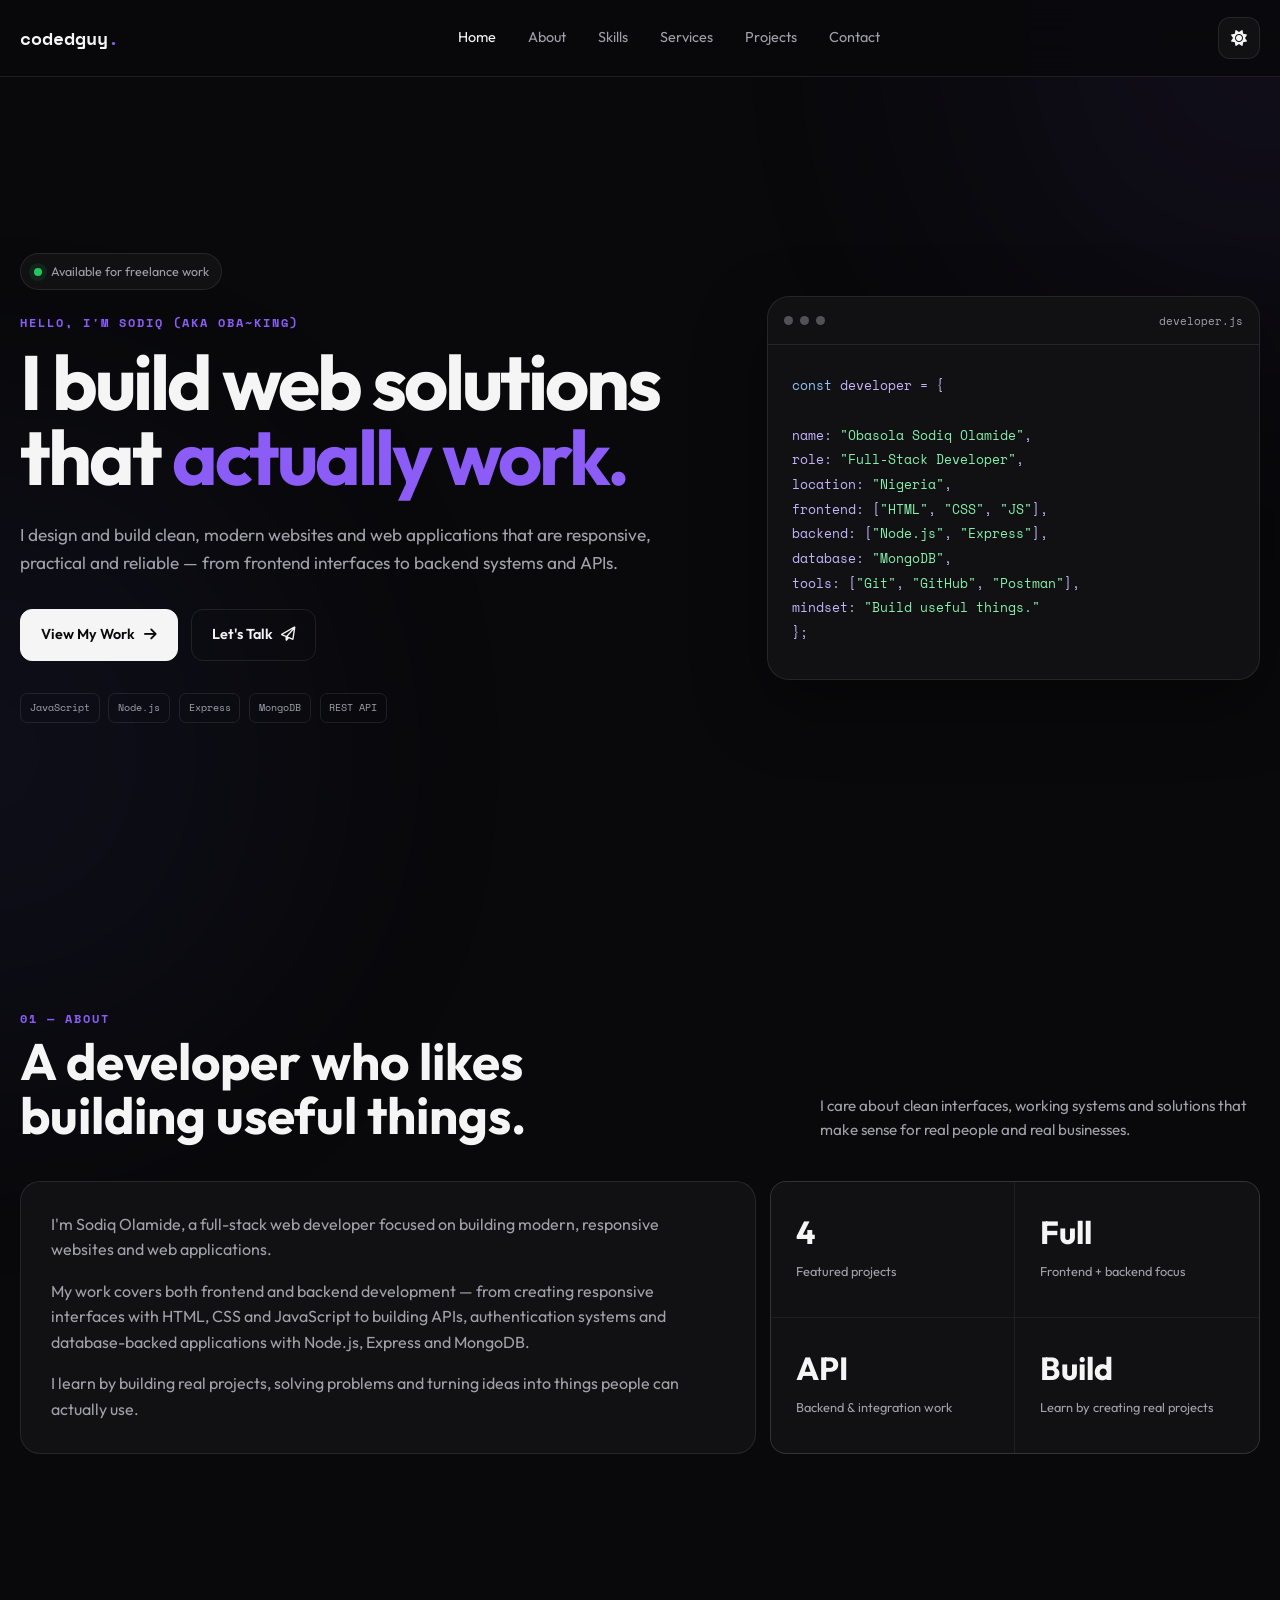
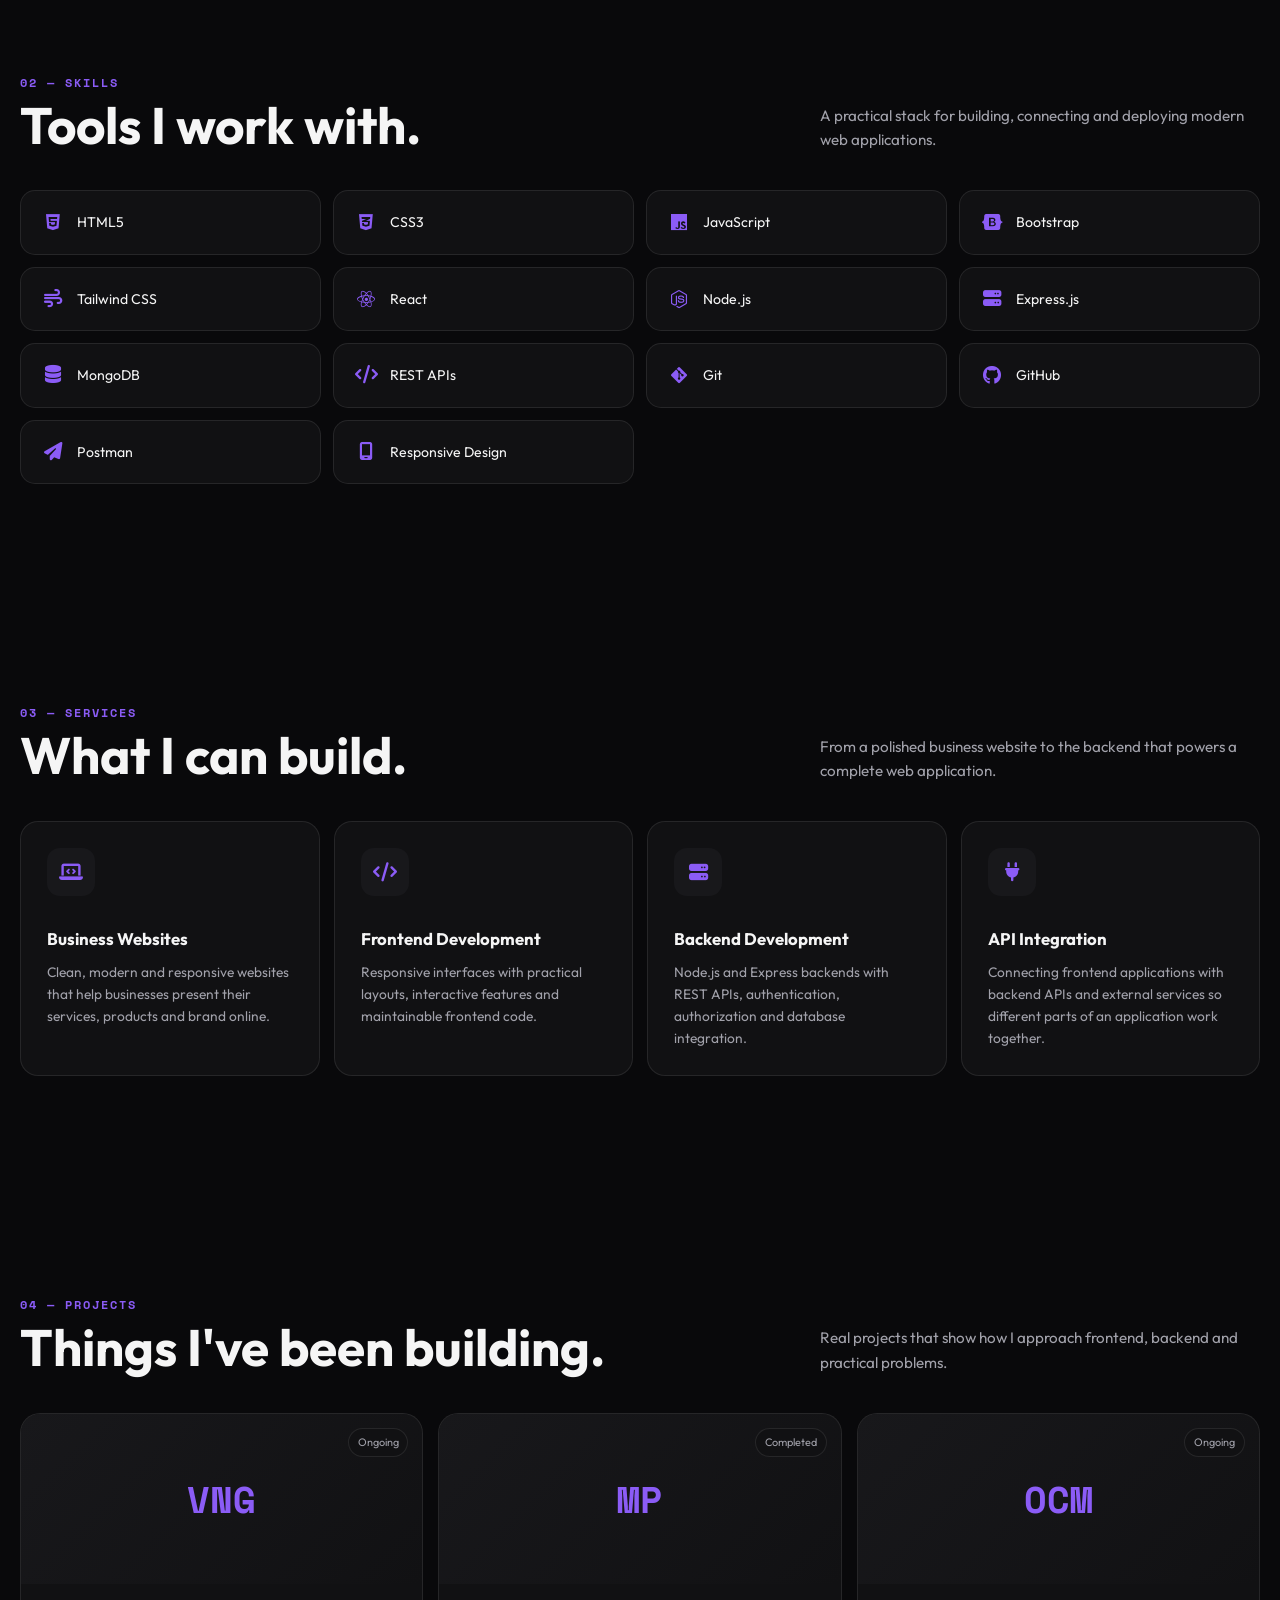
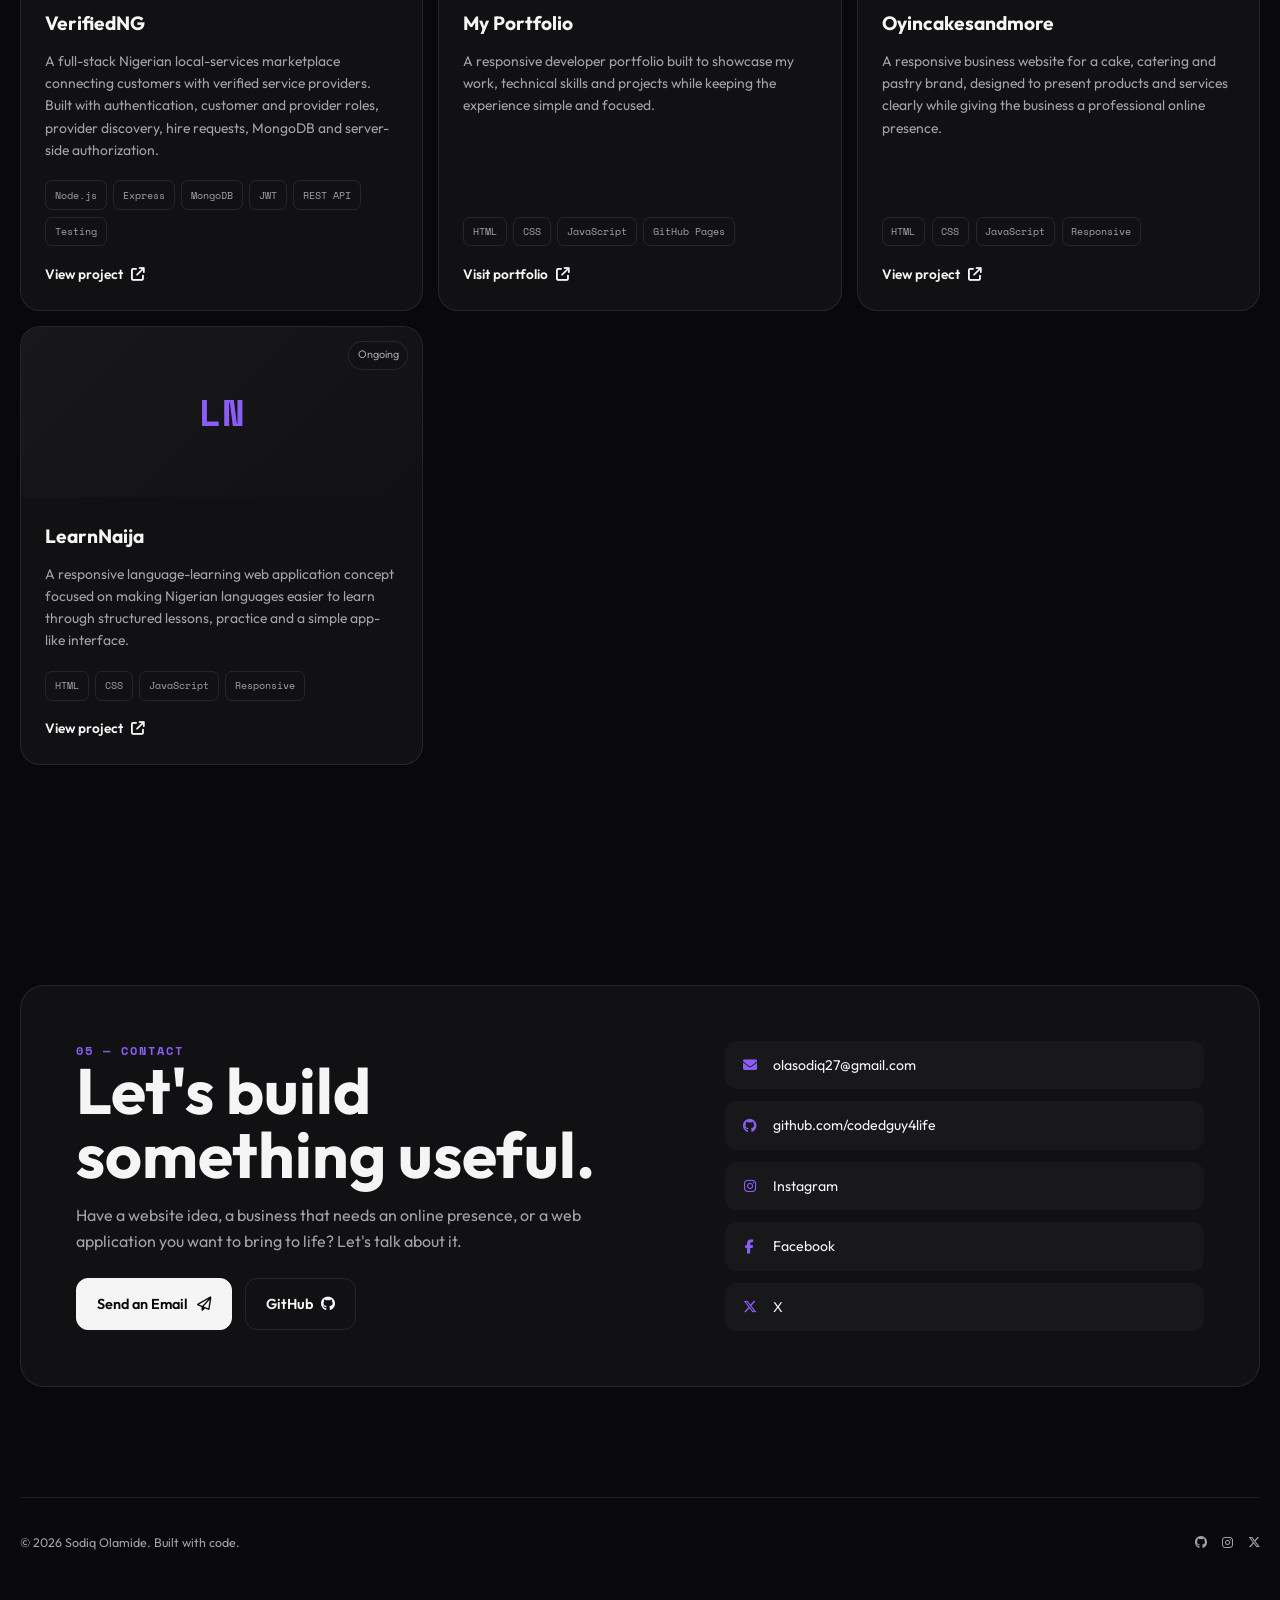
==== commit 7b7f2d72: "Updated version" ====
--- a/index.html
+++ b/index.html
@@ -1,5 +1,4 @@
 <!doctype html>
-
 <html lang="en" data-theme="dark">
   <head>
     <meta charset="UTF-8" />
@@ -7,7 +6,7 @@
 
     <meta
       name="description"
-      content="Sodiq Olamide — Full-Stack Web Developer building clean, responsive and reliable websites and web applications."
+      content="Sodiq Olamide — Full-Stack Web Developer building clean, responsive and practical websites and web applications."
     />
 
     <meta name="author" content="Sodiq Olamide" />
@@ -16,7 +15,6 @@
     <title>Sodiq Olamide | Full-Stack Web Developer</title>
 
     <!-- Google Fonts -->
-
     <link rel="preconnect" href="https://fonts.googleapis.com" />
     <link rel="preconnect" href="https://fonts.gstatic.com" crossorigin />
     <link
@@ -25,14 +23,12 @@
     />
 
     <!-- Font Awesome -->
-
     <link
       rel="stylesheet"
       href="https://cdnjs.cloudflare.com/ajax/libs/font-awesome/6.5.0/css/all.min.css"
     />
 
     <!-- Main CSS -->
-
     <link rel="stylesheet" href="./style/style.css" />
   </head>
 
@@ -44,8 +40,7 @@
 
     <header>
       <div class="wrap nav">
-        ```
-        <a class="logo" href="#home"> codedguy<span>.</span> </a>
+        <a class="logo" href="#home">codedguy<span>.</span></a>
 
         <nav class="nav-links" id="navLinks">
           <a href="#home">Home</a>
@@ -76,12 +71,11 @@
           </button>
         </div>
       </div>
-      ```
     </header>
 
     <main>
-      ```
       <!-- ================= HERO ================= -->
+
       <section class="hero wrap" id="home">
         <div class="reveal">
           <div class="status">
@@ -129,27 +123,25 @@
             <span class="circle"></span>
             <span class="circle"></span>
 
-            <span class="code-title"> developer.js </span>
+            <span class="code-title">developer.js</span>
           </div>
 
           <pre><span class="k">const</span> developer = {
-```
 
 name: <span class="s">"Obasola Sodiq Olamide"</span>,
 role: <span class="s">"Full-Stack Developer"</span>,
 location: <span class="s">"Nigeria"</span>,
-frontend: [<span class="s">"HTML"</span>, <span class="s">"CSS"</span>, <span class="s">"JS"</span>, <span class="s">"React"</span>],
+frontend: [<span class="s">"HTML"</span>, <span class="s">"CSS"</span>, <span class="s">"JS"</span>],
 backend: [<span class="s">"Node.js"</span>, <span class="s">"Express"</span>],
 database: <span class="s">"MongoDB"</span>,
 tools: [<span class="s">"Git"</span>, <span class="s">"GitHub"</span>, <span class="s">"Postman"</span>],
 mindset: <span class="s">"Build useful things."</span>
 };</pre>
-
-          ```
         </div>
       </section>
 
       <!-- ================= ABOUT ================= -->
+
       <section id="about">
         <div class="wrap">
           <div class="section-head reveal">
@@ -176,23 +168,19 @@
               </p>
 
               <p>
-                My work covers the frontend and backend: creating interfaces
-                with HTML, CSS and JavaScript, then building APIs and
-                server-side systems with Node.js, Express and MongoDB.
-              </p>
-
-              <p>
-                I enjoy taking an idea from a simple concept to something people
-                can actually use.
+                My work covers both frontend and backend development — from
+                creating responsive interfaces with HTML, CSS and JavaScript to
+                building APIs, authentication systems and database-backed
+                applications with Node.js, Express and MongoDB.
+              </p>
+
+              <p>
+                I learn by building real projects, solving problems and turning
+                ideas into things people can actually use.
               </p>
             </div>
 
             <div class="stats reveal">
-              <div class="stat">
-                <strong>15+</strong>
-                <span>Core technologies & tools</span>
-              </div>
-
               <div class="stat">
                 <strong>4</strong>
                 <span>Featured projects</span>
@@ -204,8 +192,13 @@
               </div>
 
               <div class="stat">
-                <strong>100%</strong>
-                <span>Focused on useful solutions</span>
+                <strong>API</strong>
+                <span>Backend & integration work</span>
+              </div>
+
+              <div class="stat">
+                <strong>Build</strong>
+                <span>Learn by creating real projects</span>
               </div>
             </div>
           </div>
@@ -213,6 +206,7 @@
       </section>
 
       <!-- ================= SKILLS ================= -->
+
       <section id="skills">
         <div class="wrap">
           <div class="section-head reveal">
@@ -224,7 +218,7 @@
 
             <p class="section-note">
               A practical stack for building, connecting and deploying modern
-              web experiences.
+              web applications.
             </p>
           </div>
 
@@ -303,6 +297,7 @@
       </section>
 
       <!-- ================= SERVICES ================= -->
+
       <section id="services">
         <div class="wrap">
           <div class="section-head reveal">
@@ -324,11 +319,11 @@
                 <i class="fa-solid fa-laptop-code"></i>
               </div>
 
-              <h3>Web Design</h3>
-
-              <p>
-                Clean, modern and responsive websites designed around your brand
-                and audience.
+              <h3>Business Websites</h3>
+
+              <p>
+                Clean, modern and responsive websites that help businesses
+                present their services, products and brand online.
               </p>
             </article>
 
@@ -340,8 +335,8 @@
               <h3>Frontend Development</h3>
 
               <p>
-                Interactive interfaces with responsive layouts and maintainable
-                frontend code.
+                Responsive interfaces with practical layouts, interactive
+                features and maintainable frontend code.
               </p>
             </article>
 
@@ -353,8 +348,8 @@
               <h3>Backend Development</h3>
 
               <p>
-                Node.js and Express backends with APIs, authentication and
-                database integration.
+                Node.js and Express backends with REST APIs, authentication,
+                authorization and database integration.
               </p>
             </article>
 
@@ -366,8 +361,8 @@
               <h3>API Integration</h3>
 
               <p>
-                Connecting web applications to reliable APIs and services so
-                everything works together.
+                Connecting frontend applications with backend APIs and external
+                services so different parts of an application work together.
               </p>
             </article>
           </div>
@@ -375,6 +370,7 @@
       </section>
 
       <!-- ================= PROJECTS ================= -->
+
       <section id="projects">
         <div class="wrap">
           <div class="section-head reveal">
@@ -386,12 +382,53 @@
 
             <p class="section-note">
               Real projects that show how I approach frontend, backend and
-              practical business problems.
+              practical problems.
             </p>
           </div>
 
           <div class="projects">
-            <!-- Portfolio -->
+            <!-- VerifiedNG -->
+
+            <article class="project reveal">
+              <div class="project-top">
+                <div class="project-mark">VNG</div>
+                <span class="project-status">Ongoing</span>
+              </div>
+
+              <div class="project-body">
+                <h3>VerifiedNG</h3>
+
+                <p>
+                  A full-stack Nigerian local-services marketplace connecting
+                  customers with verified service providers. Built with
+                  authentication, customer and provider roles, provider
+                  discovery, hire requests, MongoDB and server-side
+                  authorization.
+                </p>
+
+                <div class="project-tags">
+                  <span class="tag">Node.js</span>
+                  <span class="tag">Express</span>
+                  <span class="tag">MongoDB</span>
+                  <span class="tag">JWT</span>
+                  <span class="tag">REST API</span>
+                  <span class="tag">Testing</span>
+                </div>
+
+                <a
+                  class="project-link"
+                  href="https://codedguy4life.github.io/VerifiedNG/"
+                  target="_blank"
+                  rel="noopener noreferrer"
+                >
+                  View project
+                  <i class="fa-solid fa-arrow-up-right-from-square"></i>
+                </a>
+              </div>
+            </article>
+
+            <!-- My Portfolio -->
+
             <article class="project reveal">
               <div class="project-top">
                 <div class="project-mark">MP</div>
@@ -402,8 +439,9 @@
                 <h3>My Portfolio</h3>
 
                 <p>
-                  This portfolio is itself a project — built to showcase my
-                  skills, projects and approach as a full-stack web developer.
+                  A responsive developer portfolio built to showcase my work,
+                  technical skills and projects while keeping the experience
+                  simple and focused.
                 </p>
 
                 <div class="project-tags">
@@ -425,42 +463,8 @@
               </div>
             </article>
 
-            <!-- VerifiedNG -->
-            <article class="project reveal">
-              <div class="project-top">
-                <div class="project-mark">VNG</div>
-                <span class="project-status">Ongoing</span>
-              </div>
-
-              <div class="project-body">
-                <h3>VerifiedNG</h3>
-
-                <p>
-                  A Nigerian platform concept for verified local services and
-                  professional connections, backed by a Node.js, Express and
-                  MongoDB system.
-                </p>
-
-                <div class="project-tags">
-                  <span class="tag">Node.js</span>
-                  <span class="tag">Express</span>
-                  <span class="tag">MongoDB</span>
-                  <span class="tag">JWT</span>
-                </div>
-
-                <a
-                  class="project-link"
-                  href="https://codedguy4life.github.io/VerifiedNG/"
-                  target="_blank"
-                  rel="noopener noreferrer"
-                >
-                  View project
-                  <i class="fa-solid fa-arrow-up-right-from-square"></i>
-                </a>
-              </div>
-            </article>
-
             <!-- Oyincakesandmore -->
+
             <article class="project reveal">
               <div class="project-top">
                 <div class="project-mark">OCM</div>
@@ -471,9 +475,9 @@
                 <h3>Oyincakesandmore</h3>
 
                 <p>
-                  A modern responsive business website for a cake, catering and
-                  pastry brand, focused on presenting products clearly and
-                  professionally.
+                  A responsive business website for a cake, catering and pastry
+                  brand, designed to present products and services clearly while
+                  giving the business a professional online presence.
                 </p>
 
                 <div class="project-tags">
@@ -496,6 +500,7 @@
             </article>
 
             <!-- LearnNaija -->
+
             <article class="project reveal">
               <div class="project-top">
                 <div class="project-mark">LN</div>
@@ -506,9 +511,9 @@
                 <h3>LearnNaija</h3>
 
                 <p>
-                  A modern responsive language website for learning Nigerian
-                  languages, focused on presenting lessons and resources clearly
-                  and professionally.
+                  A responsive language-learning web application concept focused
+                  on making Nigerian languages easier to learn through
+                  structured lessons, practice and a simple app-like interface.
                 </p>
 
                 <div class="project-tags">
@@ -534,6 +539,7 @@
       </section>
 
       <!-- ================= CONTACT ================= -->
+
       <section id="contact">
         <div class="wrap">
           <div class="contact reveal">
@@ -604,7 +610,7 @@
 
               <a
                 class="contact-item"
-                href="https://www.x.com/obago4real"
+                href="https://www.x.com/obash4life"
                 target="_blank"
                 rel="noopener noreferrer"
               >
@@ -615,13 +621,11 @@
           </div>
         </div>
       </section>
-      ```
     </main>
 
     <!-- ================= FOOTER ================= -->
 
     <div class="wrap">
-      ```
       <footer>
         <span> © <span id="year"></span> Sodiq Olamide. Built with code. </span>
 
@@ -657,7 +661,6 @@
     </div>
 
     <!-- Main JavaScript -->
-
     <script src="./js/script.js"></script>
   </body>
 </html>
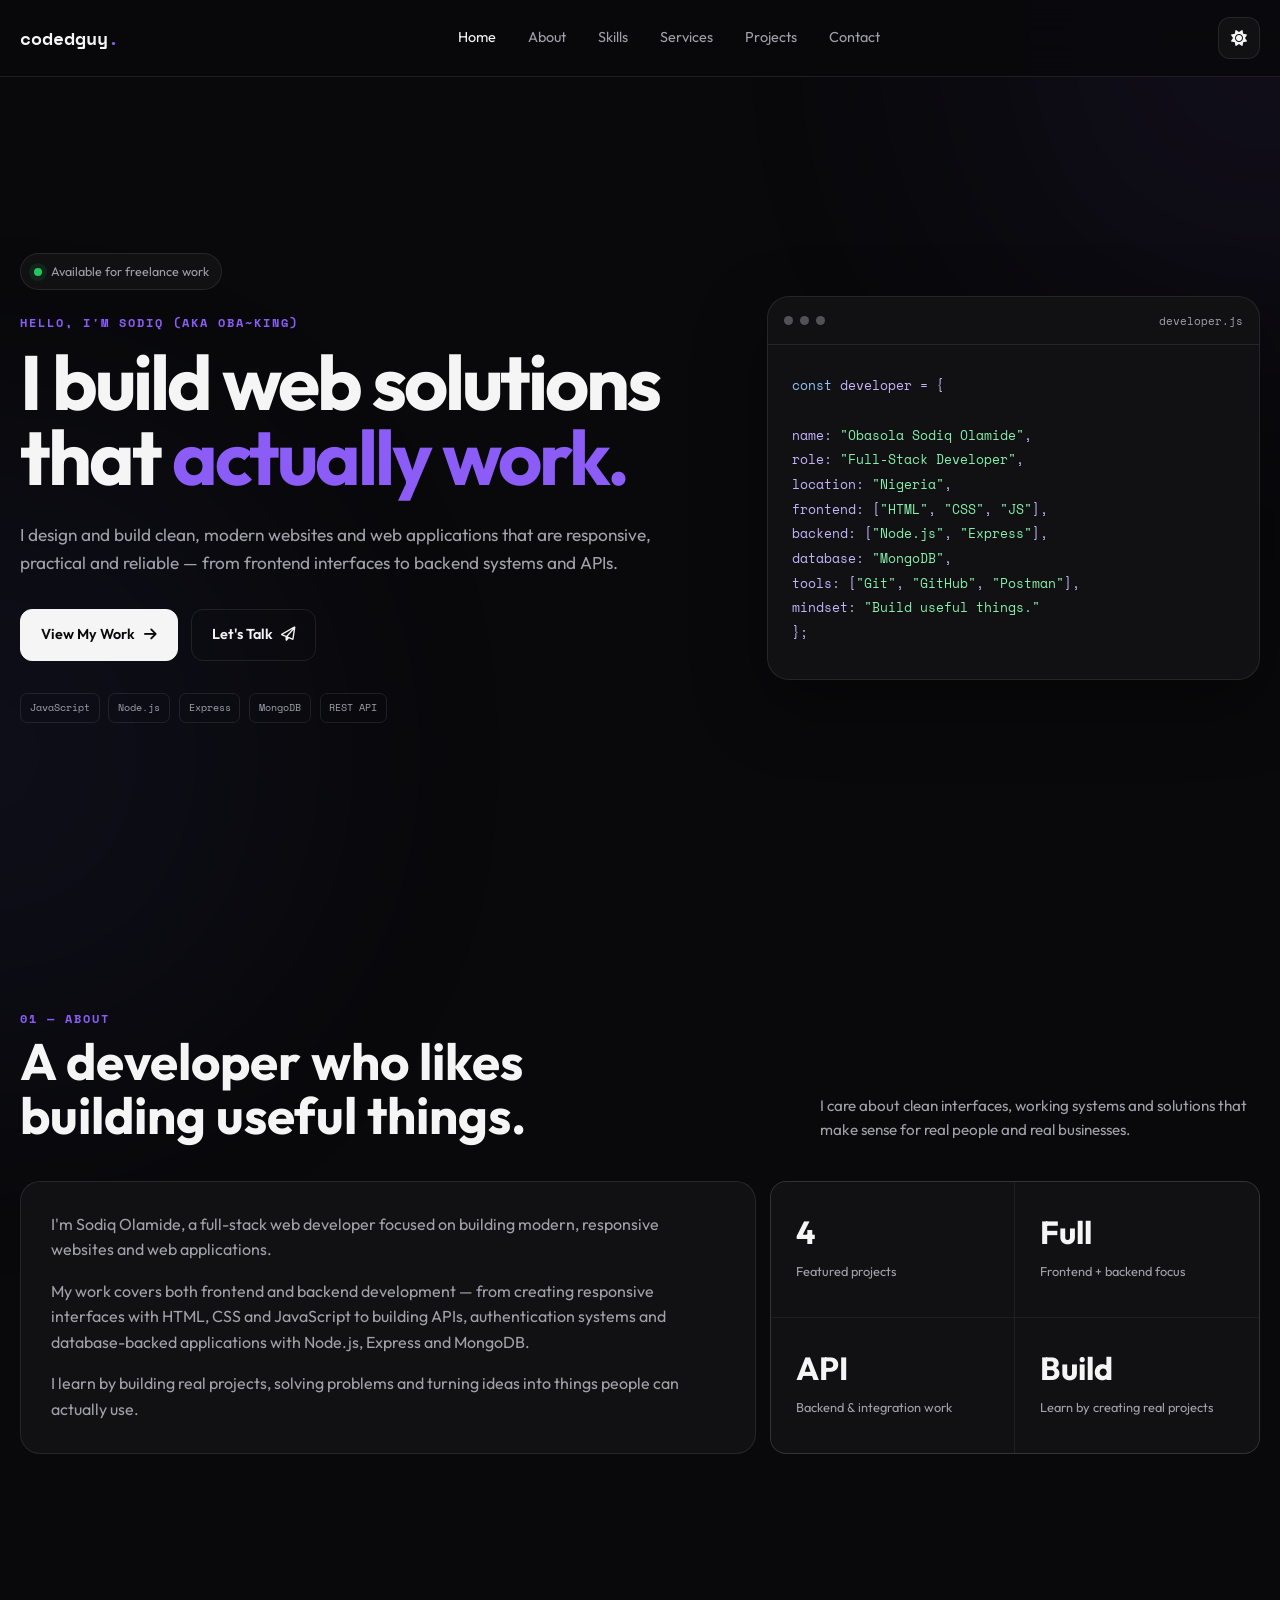
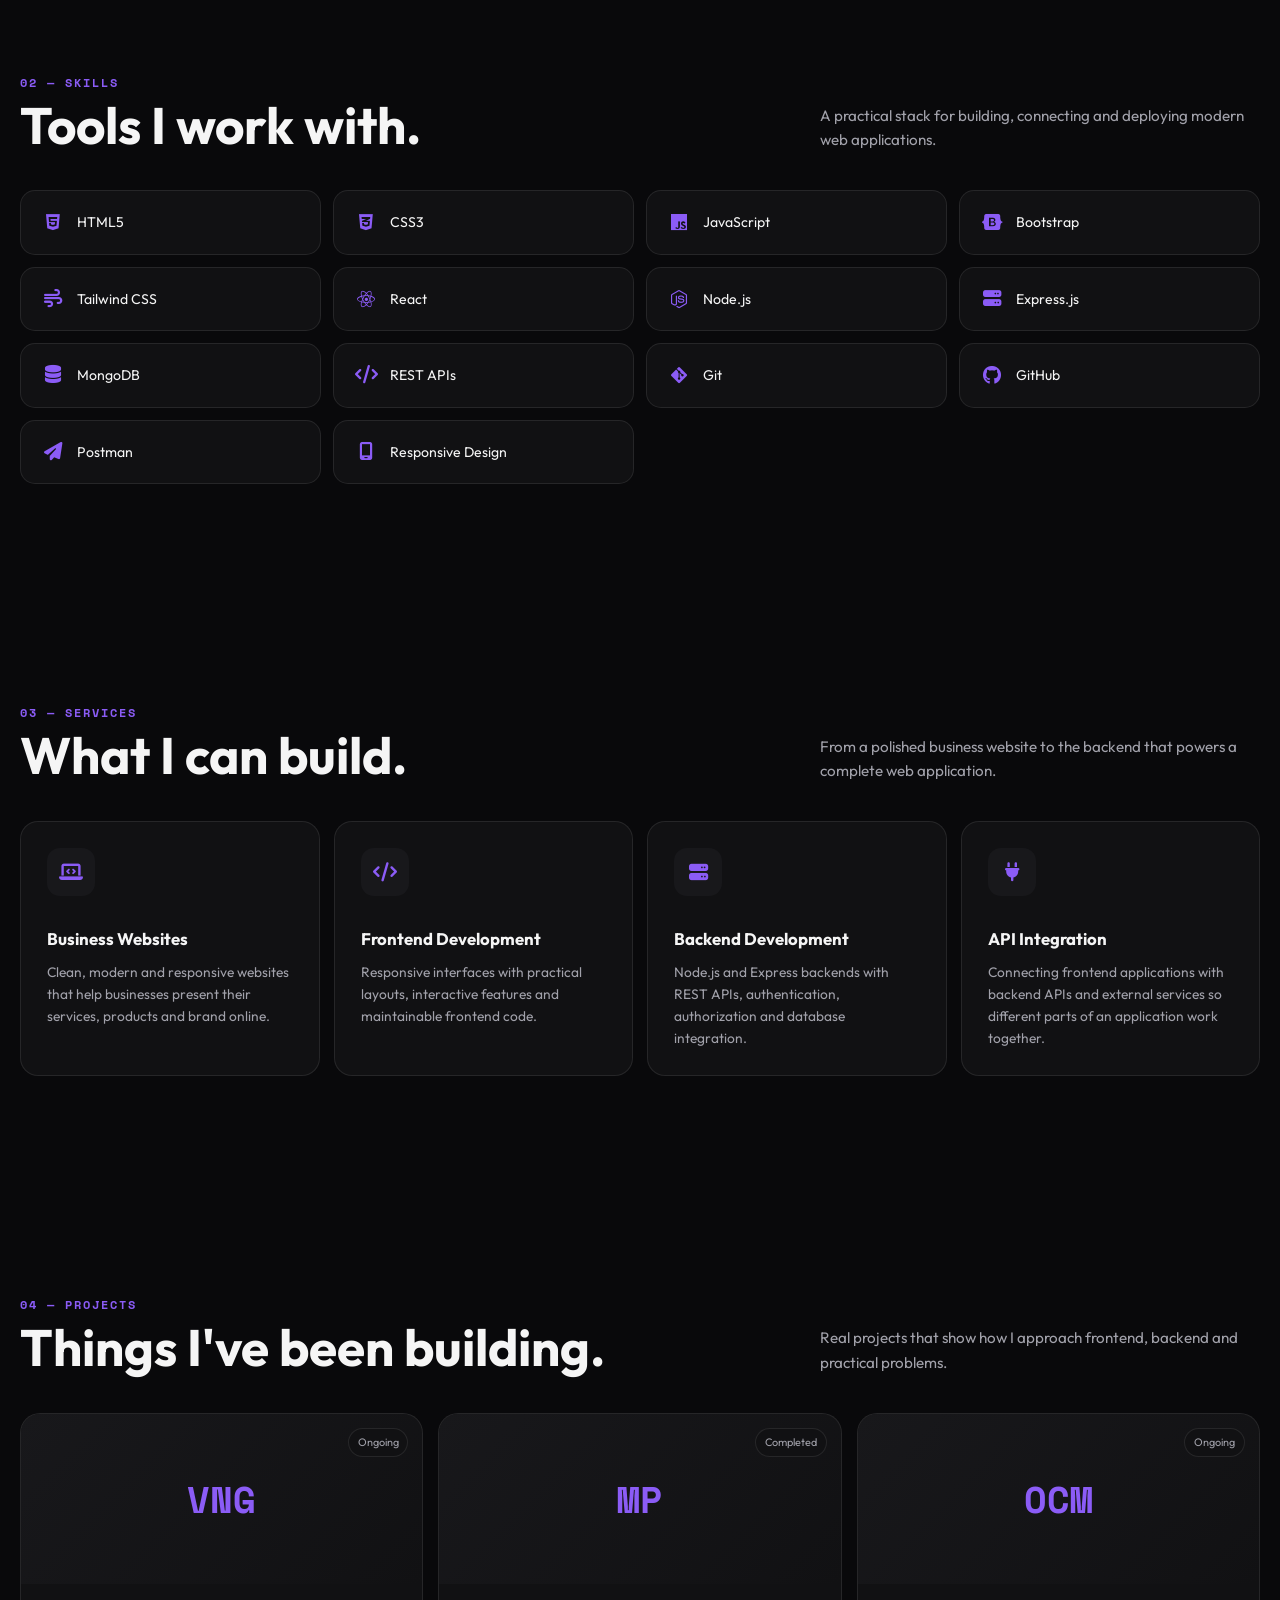
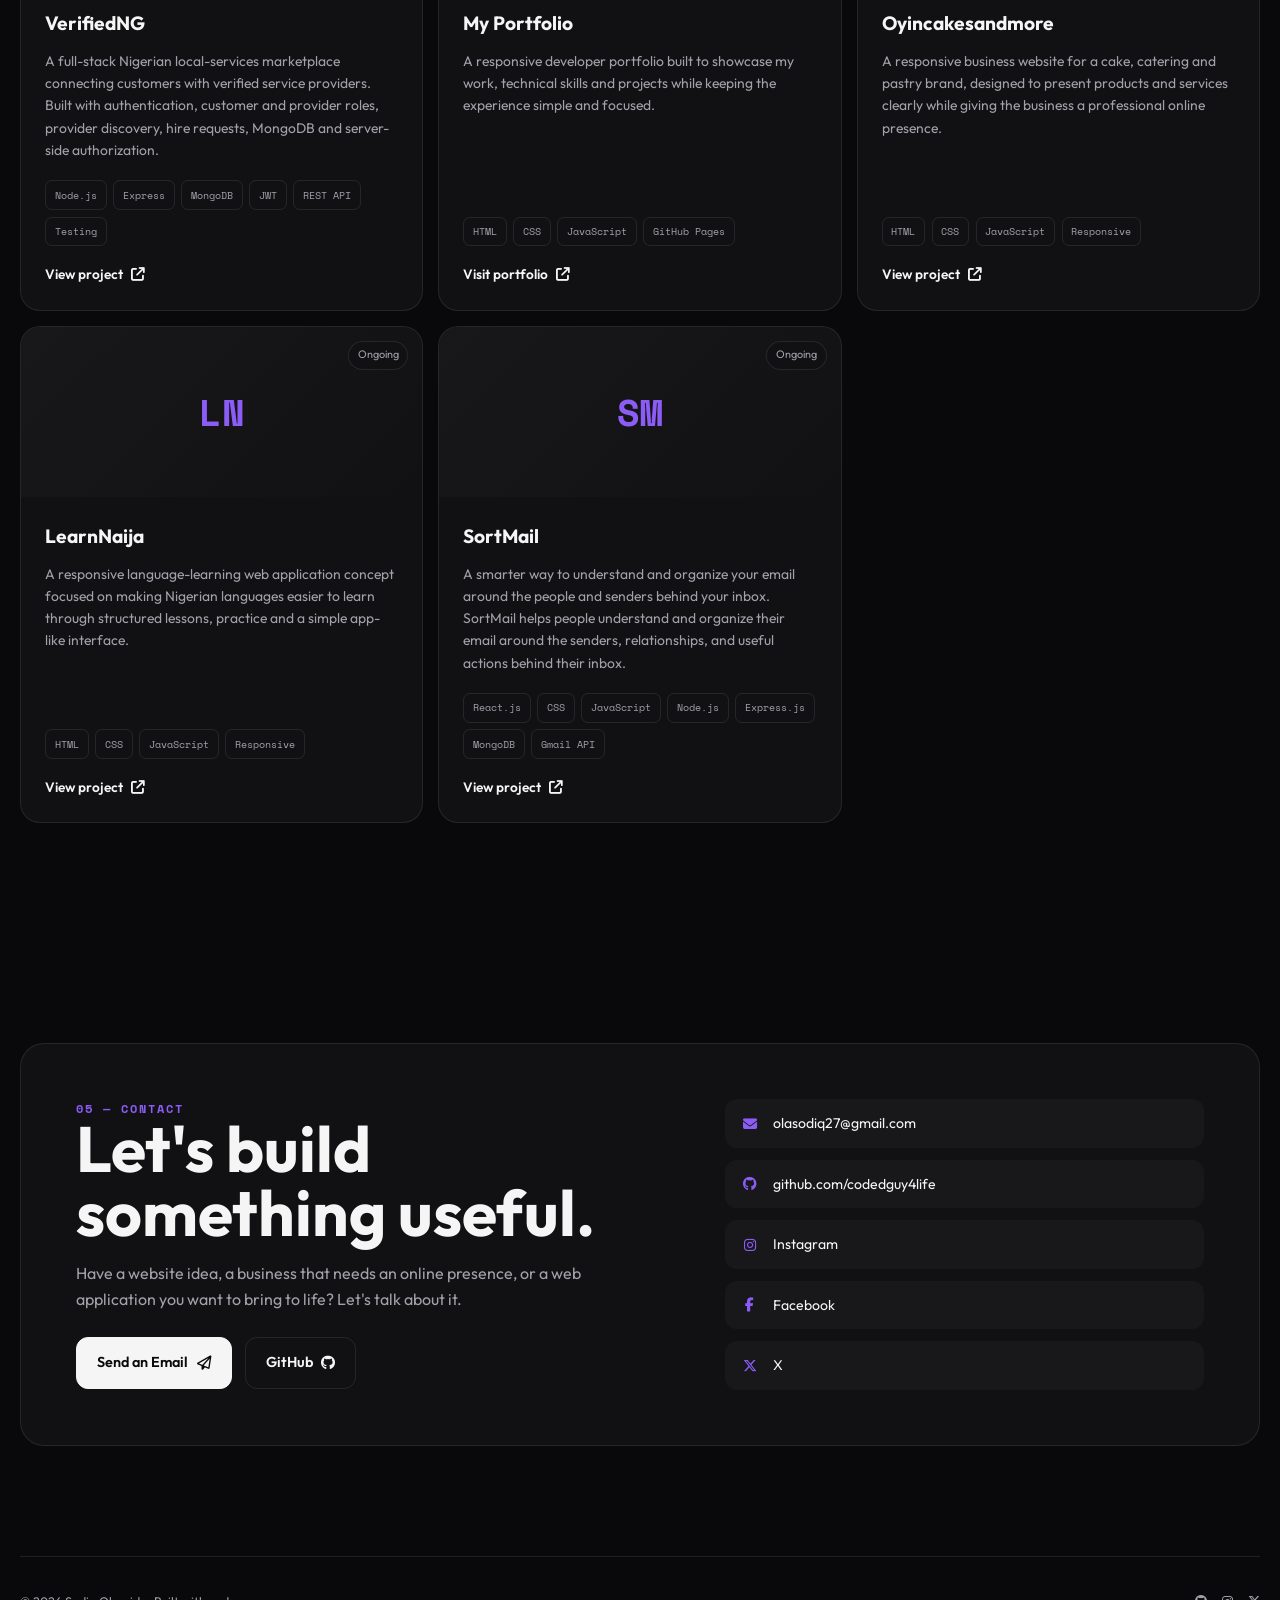
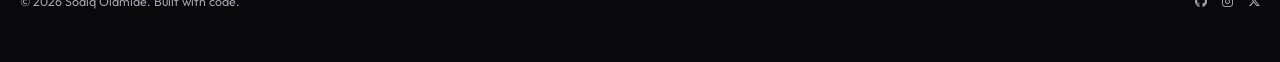
==== commit c991e1df: "Added SortMail" ====
--- a/index.html
+++ b/index.html
@@ -534,6 +534,45 @@
                 </a>
               </div>
             </article>
+
+              <!-- SortMail -->
+
+            <article class="project reveal">
+              <div class="project-top">
+                <div class="project-mark">SM</div>
+                <span class="project-status">Ongoing</span>
+              </div>
+
+              <div class="project-body">
+                <h3>SortMail</h3>
+
+                <p>
+                A smarter way to understand and organize your email around the people and senders behind your inbox.
+SortMail helps people understand and organize their email around the senders, relationships, and useful actions behind their inbox.
+                </p>
+
+                <div class="project-tags">
+                  <span class="tag">React.js</span>
+                  <span class="tag">CSS</span>
+                  <span class="tag">JavaScript</span>
+                  <span class="tag">Node.js</span>
+                    <span class="tag">Express.js</span>
+                  <span class="tag">MongoDB</span>
+                    <span class="tag">Gmail API</span>
+                </div>
+
+                <a
+                  class="project-link"
+                  href="https://https://sortmail-ten.vercel.app/"
+                  target="_blank"
+                  rel="noopener noreferrer"
+                >
+                  View project
+                  <i class="fa-solid fa-arrow-up-right-from-square"></i>
+                </a>
+              </div>
+            </article>
+            
           </div>
         </div>
       </section>
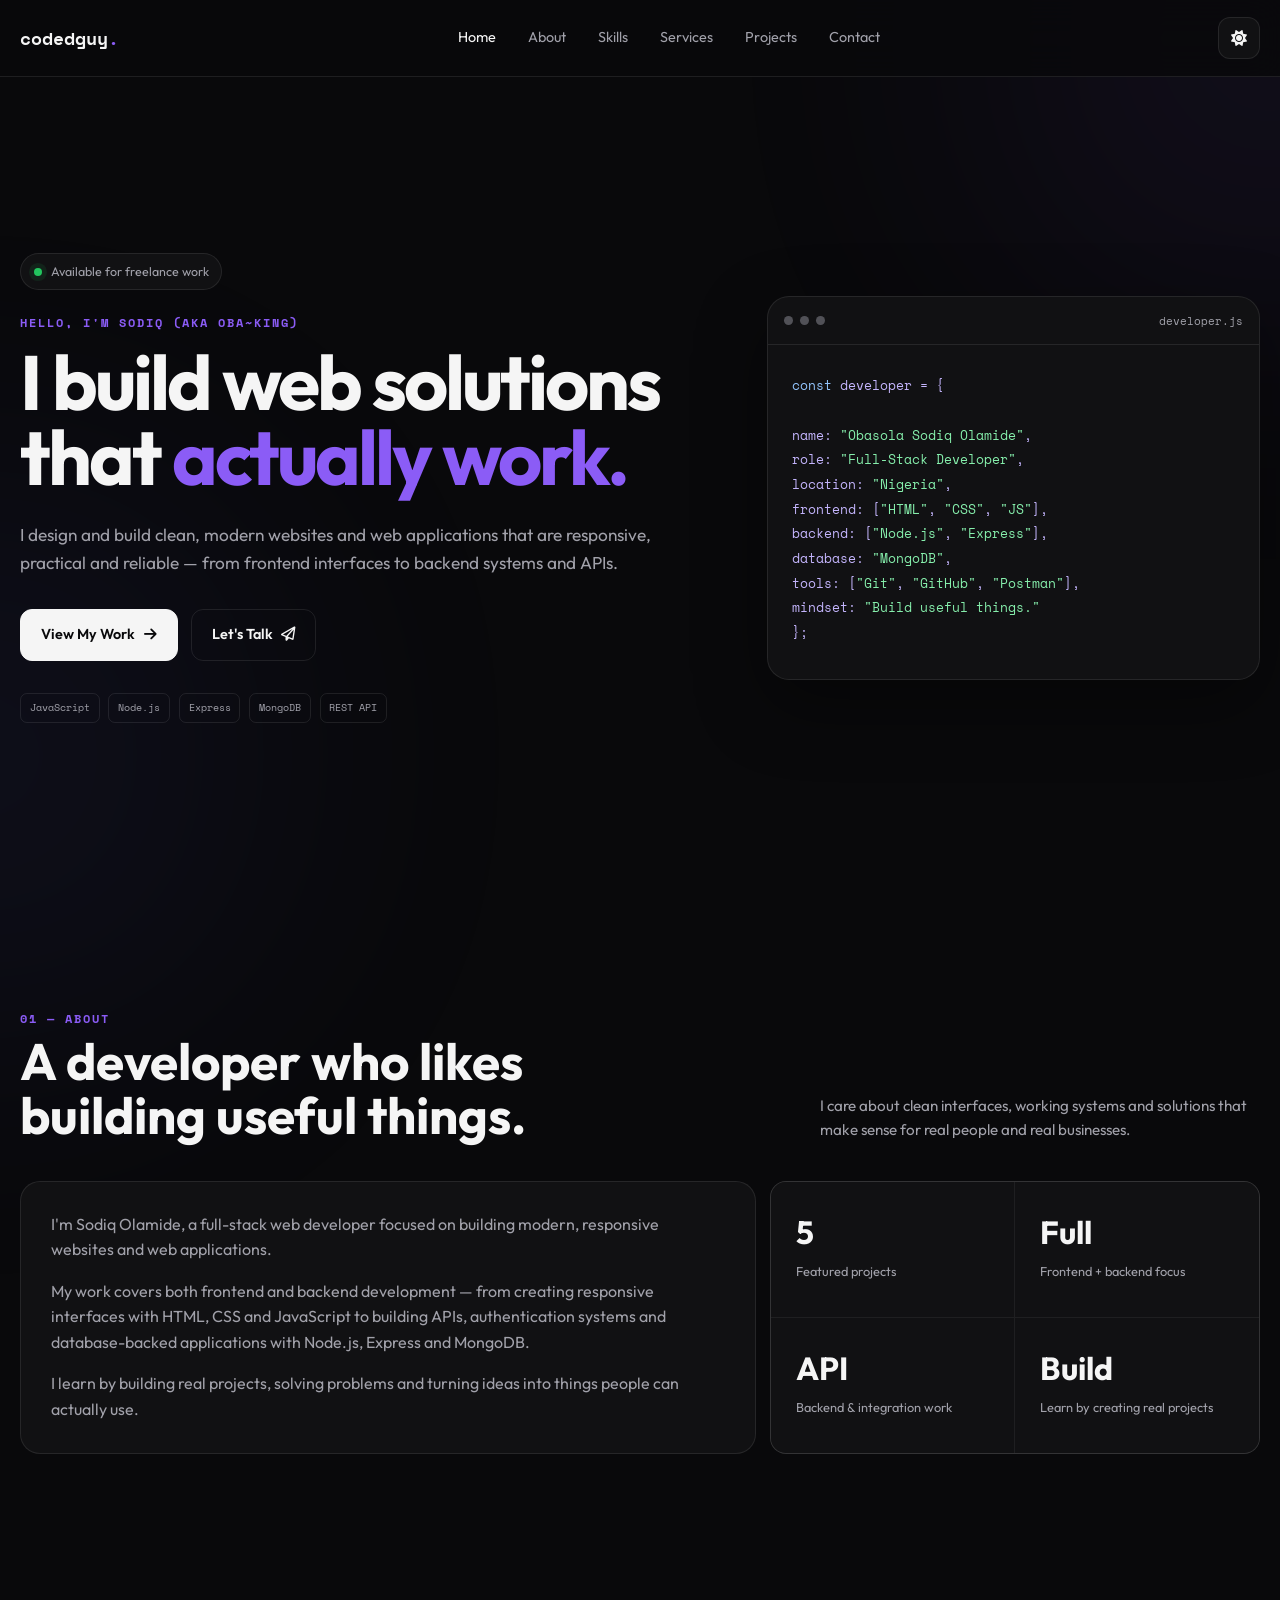
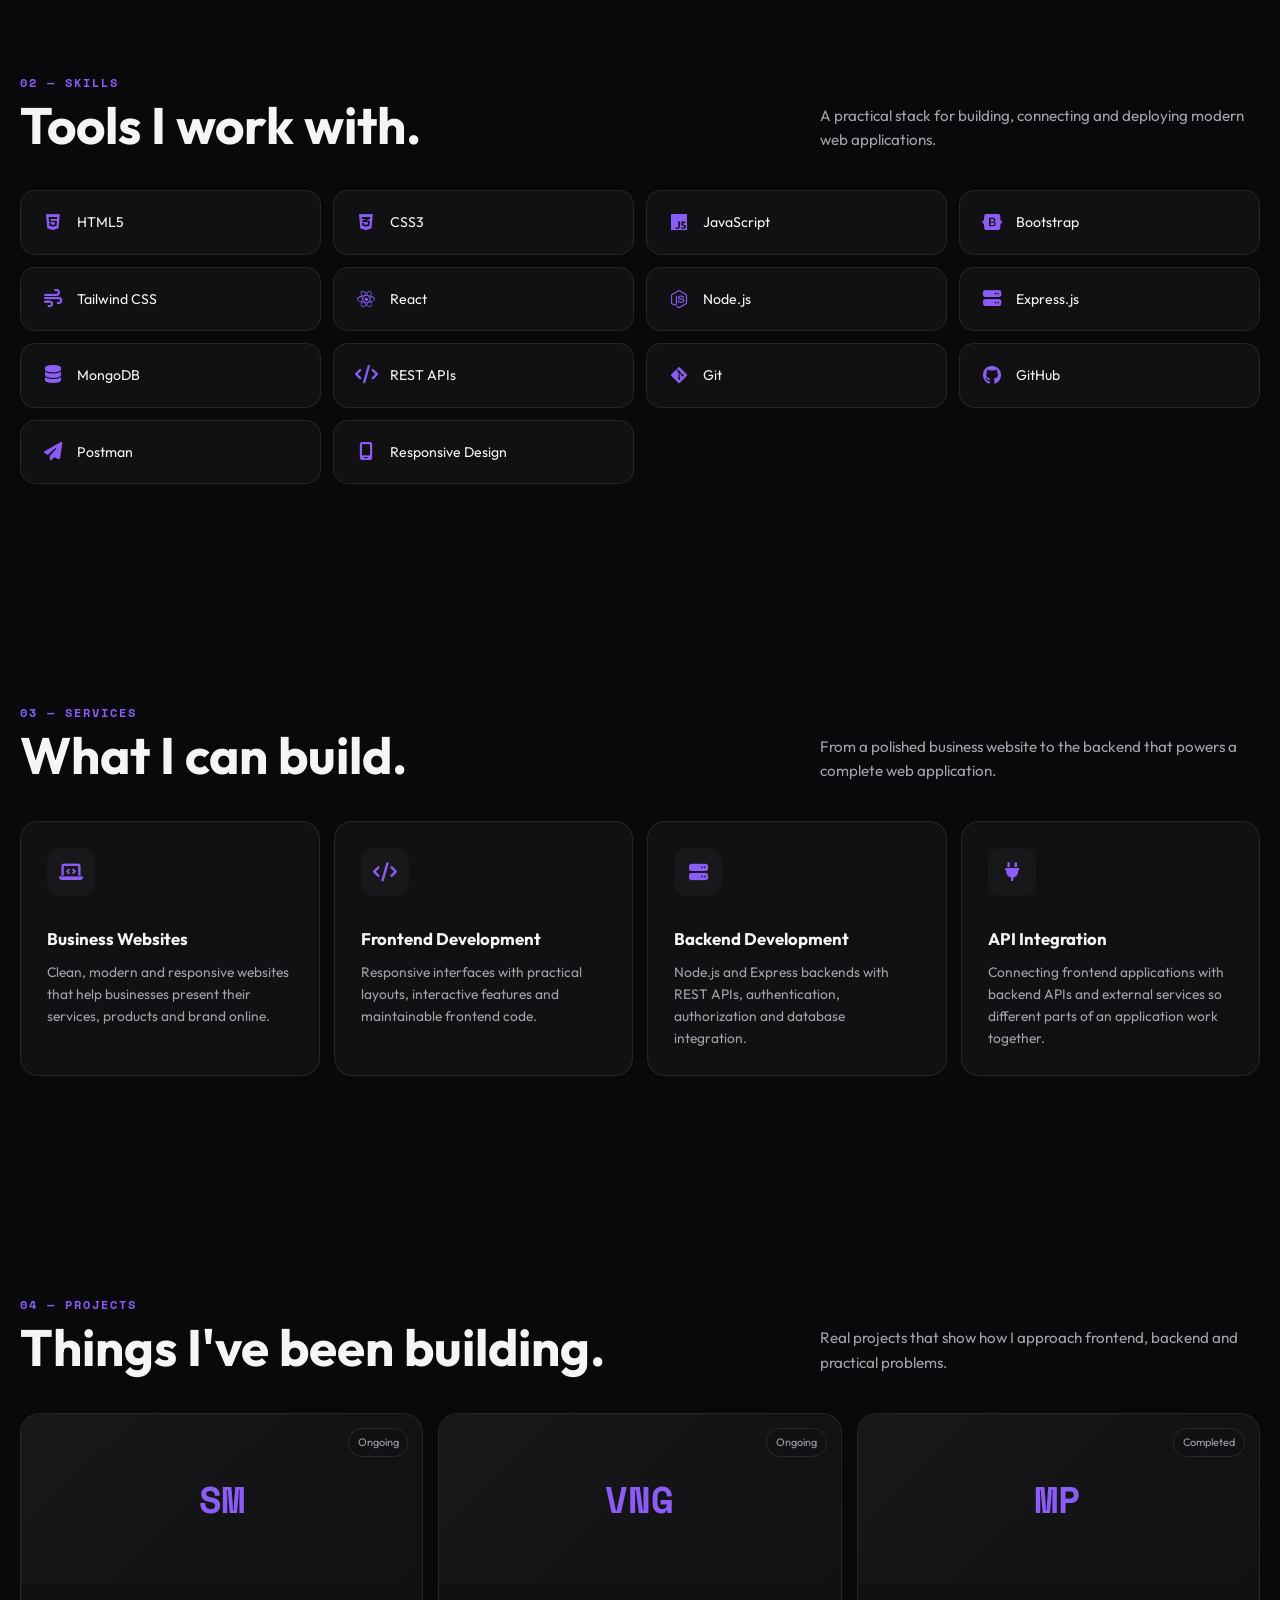
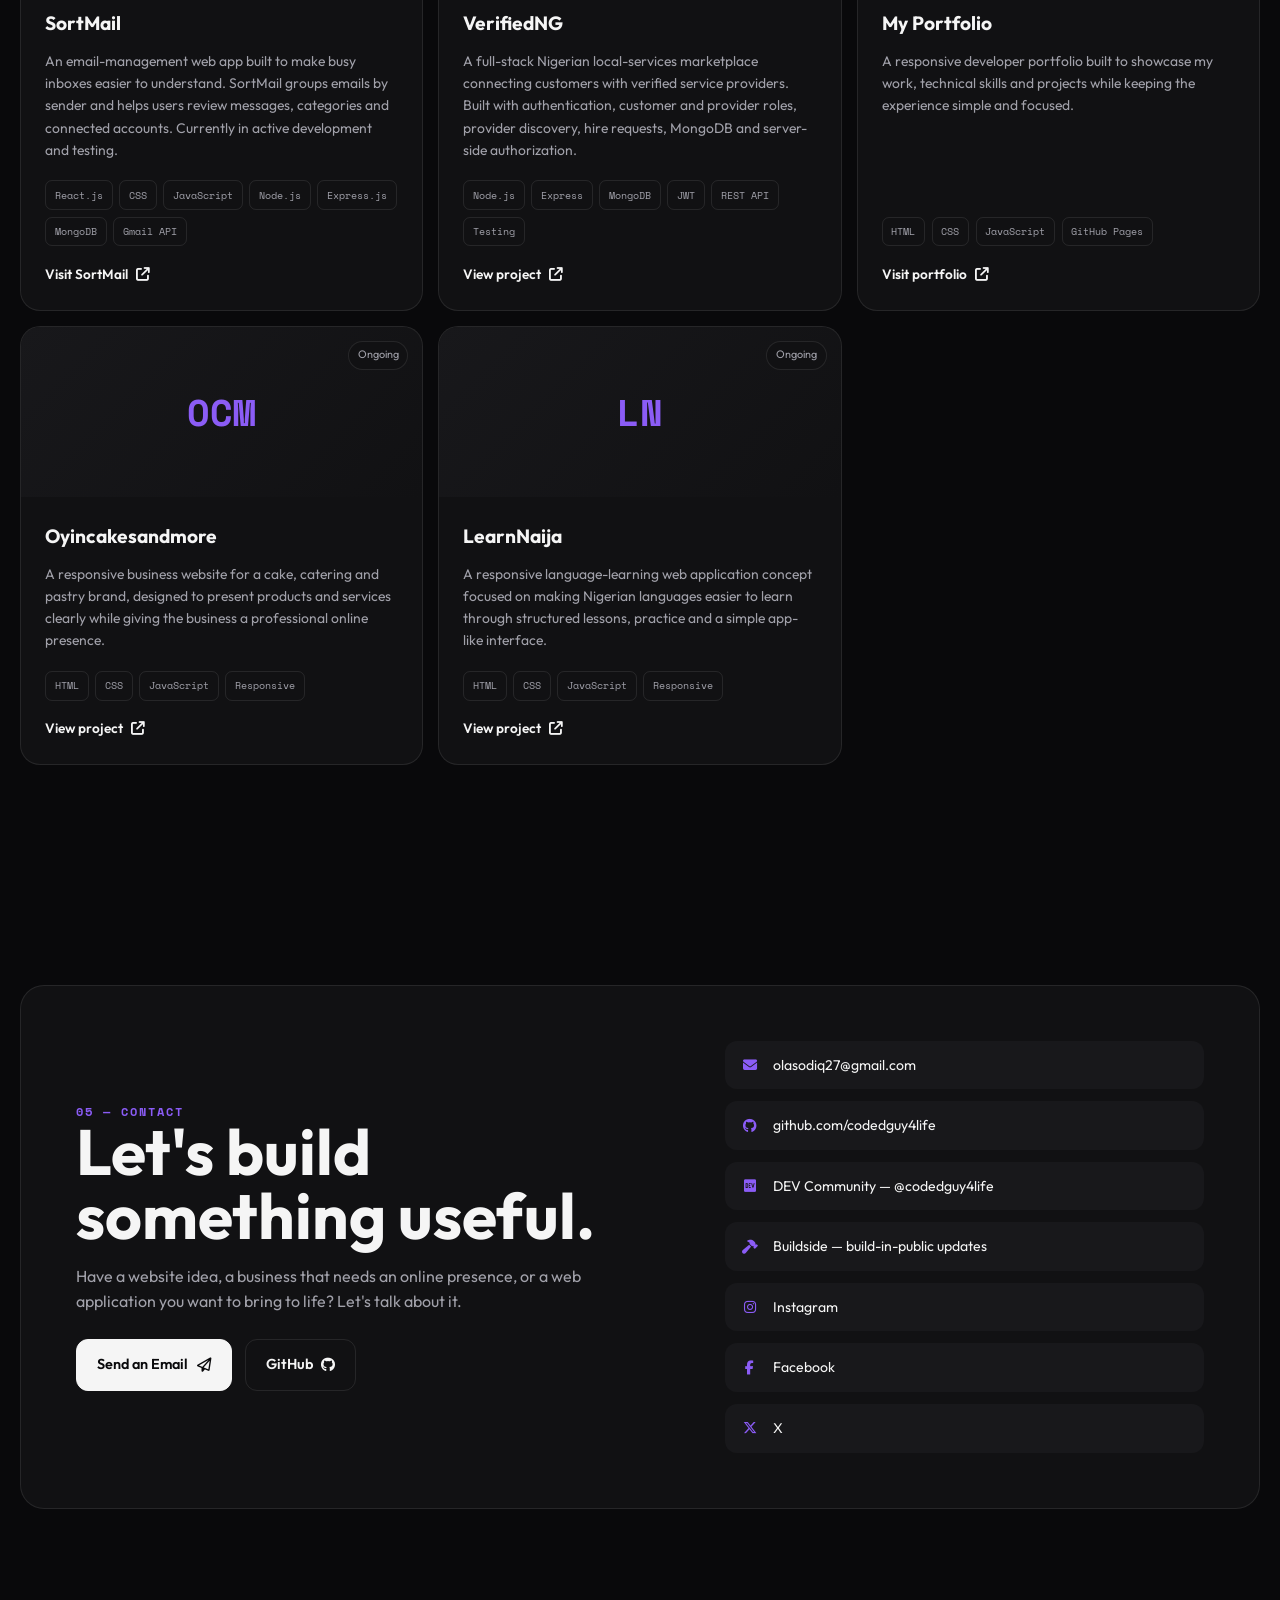
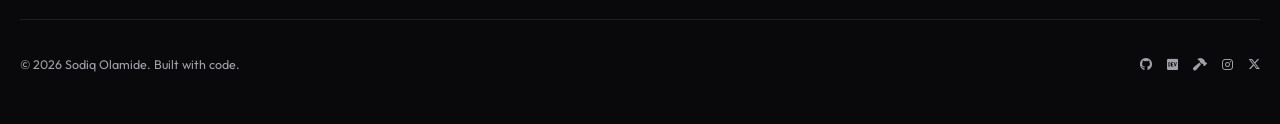
==== commit 2d8b46b6: "Update portfolio SortMail showcase and community links" ====
--- a/index.html
+++ b/index.html
@@ -6,7 +6,7 @@
 
     <meta
       name="description"
-      content="Sodiq Olamide — Full-Stack Web Developer building clean, responsive and practical websites and web applications."
+      content="Sodiq Olamide — Full-Stack Web Developer building responsive websites and practical products like SortMail and VerifiedNG."
     />
 
     <meta name="author" content="Sodiq Olamide" />
@@ -182,7 +182,7 @@
 
             <div class="stats reveal">
               <div class="stat">
-                <strong>4</strong>
+                <strong>5</strong>
                 <span>Featured projects</span>
               </div>
 
@@ -387,6 +387,46 @@
           </div>
 
           <div class="projects">
+            <!-- SortMail -->
+
+            <article class="project reveal">
+              <div class="project-top">
+                <div class="project-mark">SM</div>
+                <span class="project-status">Ongoing</span>
+              </div>
+
+              <div class="project-body">
+                <h3>SortMail</h3>
+
+                <p>
+                  An email-management web app built to make busy inboxes easier
+                  to understand. SortMail groups emails by sender and helps users
+                  review messages, categories and connected accounts. Currently
+                  in active development and testing.
+                </p>
+
+                <div class="project-tags">
+                  <span class="tag">React.js</span>
+                  <span class="tag">CSS</span>
+                  <span class="tag">JavaScript</span>
+                  <span class="tag">Node.js</span>
+                    <span class="tag">Express.js</span>
+                  <span class="tag">MongoDB</span>
+                    <span class="tag">Gmail API</span>
+                </div>
+
+                <a
+                  class="project-link"
+                  href="https://sortmail.online/"
+                  target="_blank"
+                  rel="noopener noreferrer"
+                >
+                  Visit SortMail
+                  <i class="fa-solid fa-arrow-up-right-from-square"></i>
+                </a>
+              </div>
+            </article>
+
             <!-- VerifiedNG -->
 
             <article class="project reveal">
@@ -535,43 +575,7 @@
               </div>
             </article>
 
-              <!-- SortMail -->
-
-            <article class="project reveal">
-              <div class="project-top">
-                <div class="project-mark">SM</div>
-                <span class="project-status">Ongoing</span>
-              </div>
-
-              <div class="project-body">
-                <h3>SortMail</h3>
-
-                <p>
-                A smarter way to understand and organize your email around the people and senders behind your inbox.
-SortMail helps people understand and organize their email around the senders, relationships, and useful actions behind their inbox.
-                </p>
-
-                <div class="project-tags">
-                  <span class="tag">React.js</span>
-                  <span class="tag">CSS</span>
-                  <span class="tag">JavaScript</span>
-                  <span class="tag">Node.js</span>
-                    <span class="tag">Express.js</span>
-                  <span class="tag">MongoDB</span>
-                    <span class="tag">Gmail API</span>
-                </div>
-
-                <a
-                  class="project-link"
-                  href="https://https://sortmail-ten.vercel.app/"
-                  target="_blank"
-                  rel="noopener noreferrer"
-                >
-                  View project
-                  <i class="fa-solid fa-arrow-up-right-from-square"></i>
-                </a>
-              </div>
-            </article>
+              
             
           </div>
         </div>
@@ -629,6 +633,26 @@
 
               <a
                 class="contact-item"
+                href="https://dev.to/codedguy4life"
+                target="_blank"
+                rel="noopener noreferrer"
+              >
+                <i class="fa-brands fa-dev"></i>
+                <span>DEV Community — @codedguy4life</span>
+              </a>
+
+              <a
+                class="contact-item"
+                href="https://www.buildside.app/posts/pst_0dafda2a7b3182c5c9bf56662d3c7b73/something-new-is-coming-soon"
+                target="_blank"
+                rel="noopener noreferrer"
+              >
+                <i class="fa-solid fa-hammer"></i>
+                <span>Buildside — build-in-public updates</span>
+              </a>
+
+              <a
+                class="contact-item"
                 href="https://www.instagram.com/obago4real"
                 target="_blank"
                 rel="noopener noreferrer"
@@ -679,6 +703,24 @@
           </a>
 
           <a
+            href="https://dev.to/codedguy4life"
+            target="_blank"
+            rel="noopener noreferrer"
+            aria-label="DEV Community"
+          >
+            <i class="fa-brands fa-dev"></i>
+          </a>
+
+          <a
+            href="https://www.buildside.app/posts/pst_0dafda2a7b3182c5c9bf56662d3c7b73/something-new-is-coming-soon"
+            target="_blank"
+            rel="noopener noreferrer"
+            aria-label="Buildside updates"
+          >
+            <i class="fa-solid fa-hammer"></i>
+          </a>
+
+          <a
             href="https://www.instagram.com/obago4real"
             target="_blank"
             rel="noopener noreferrer"
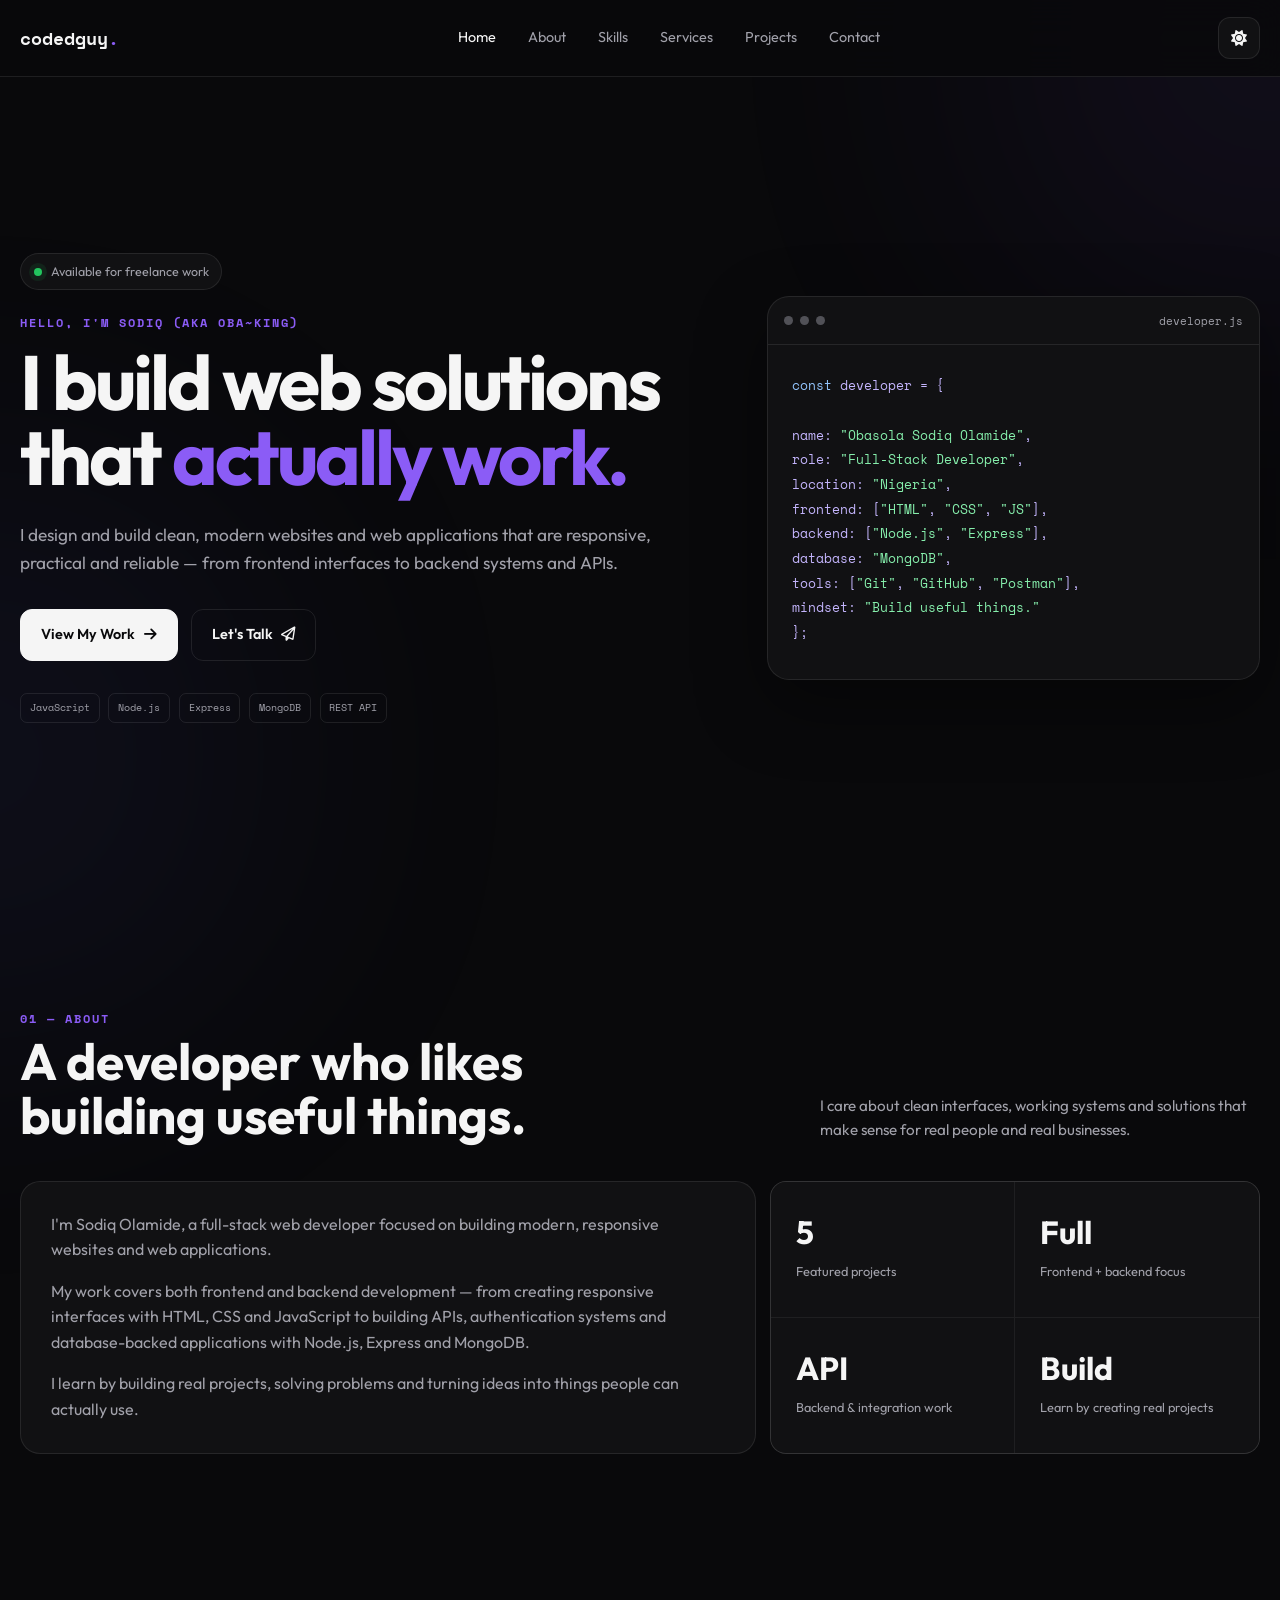
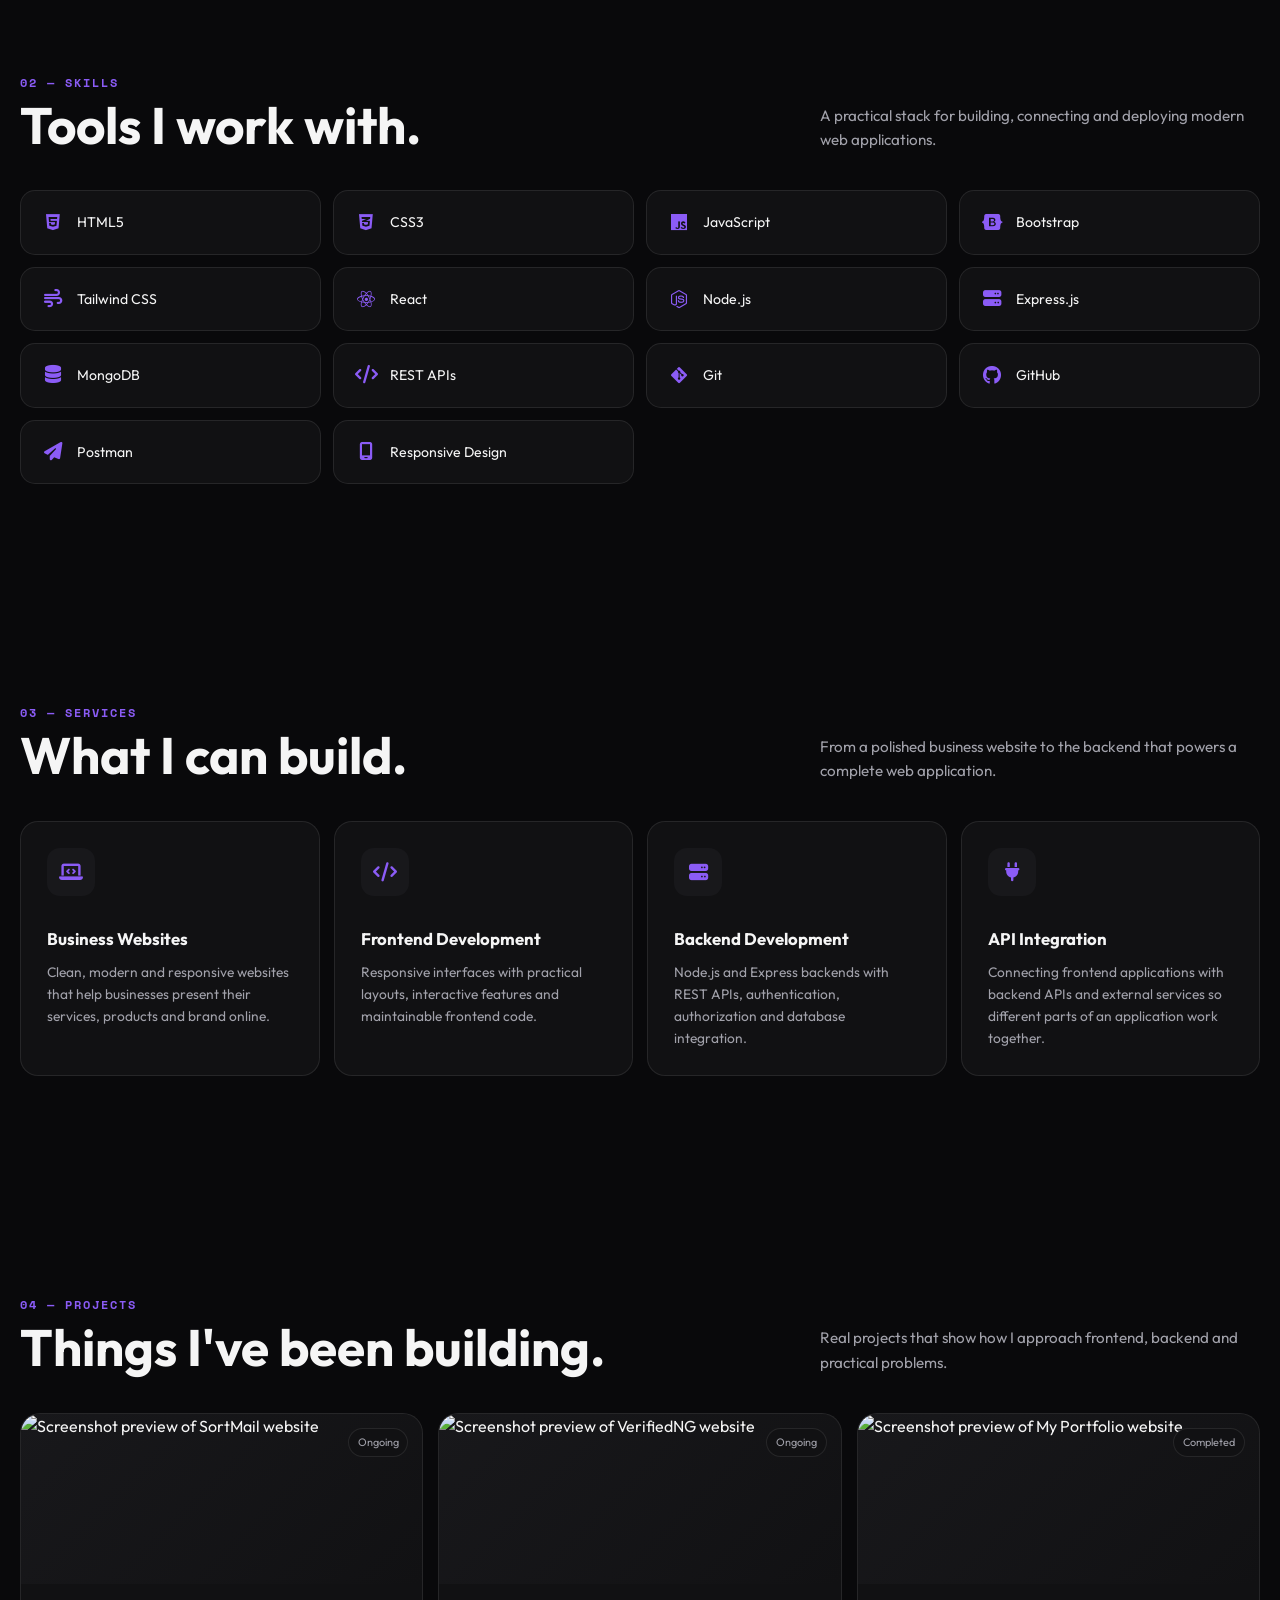
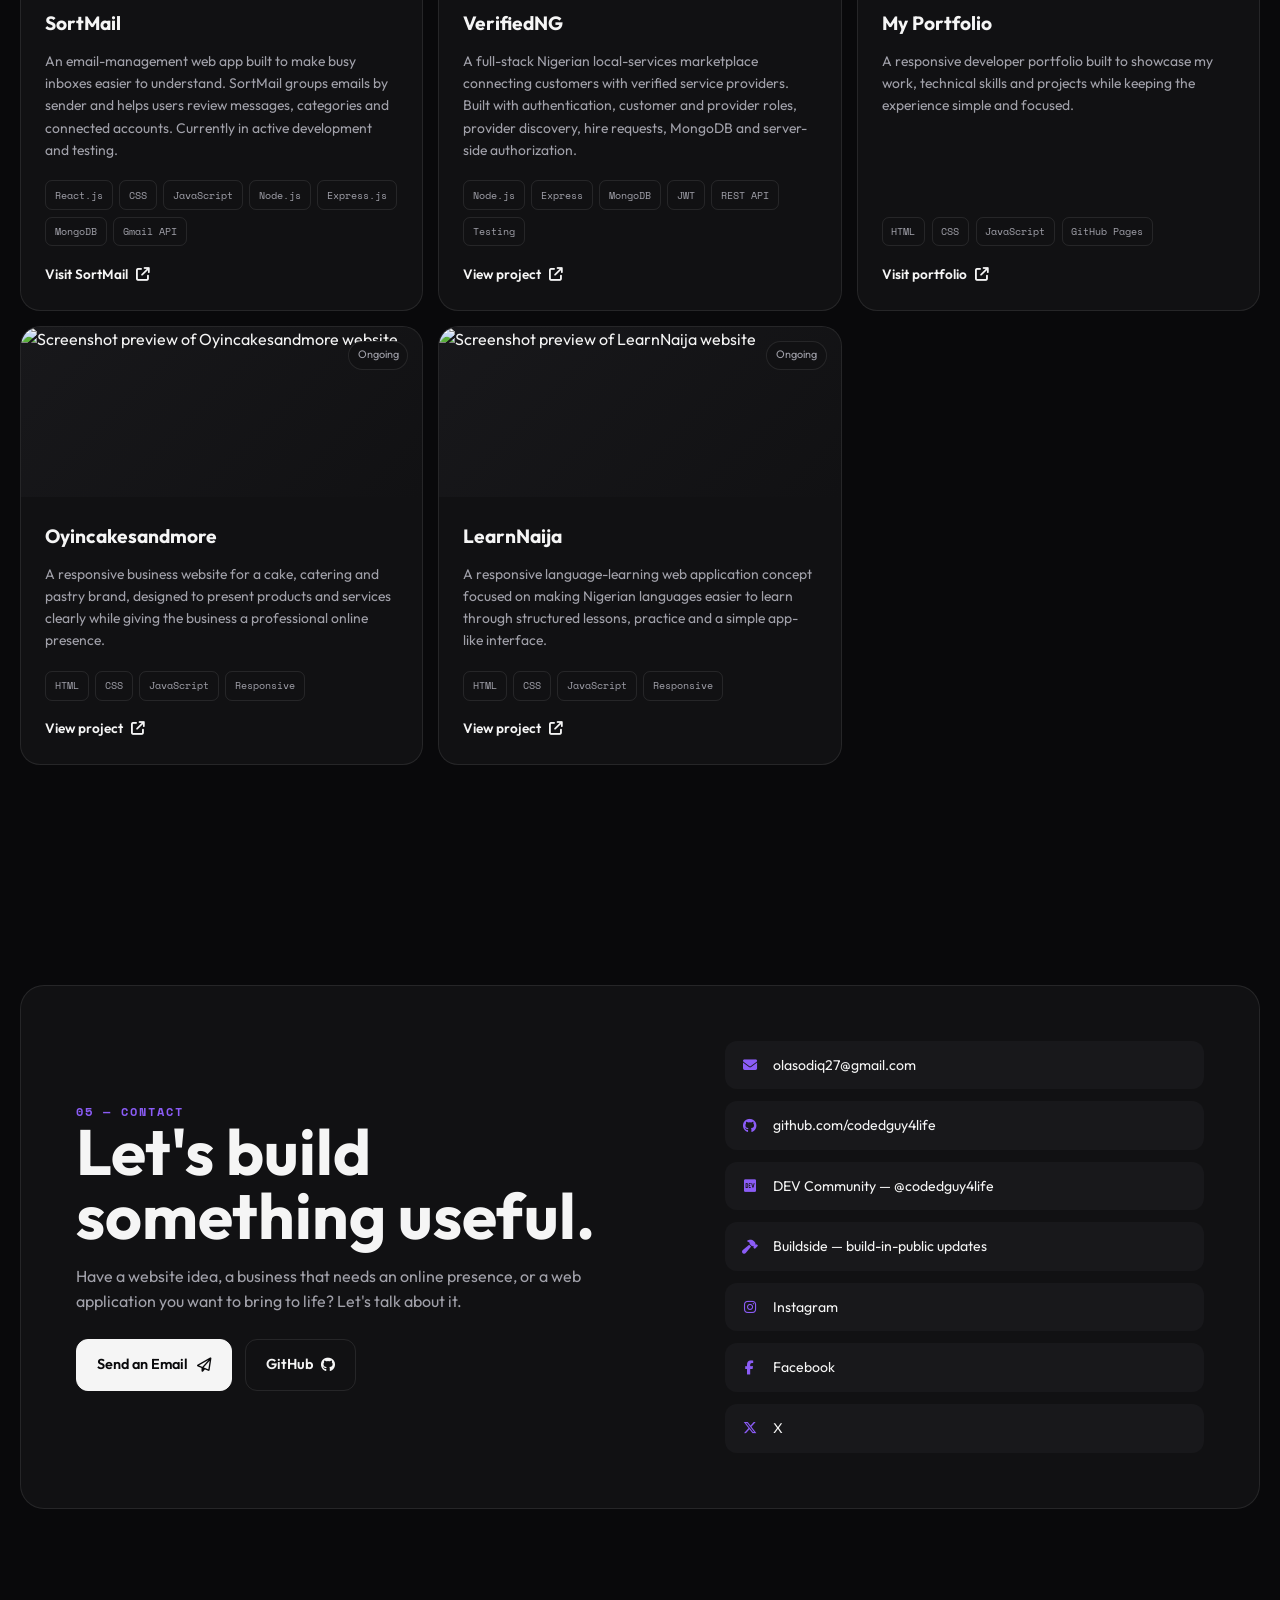
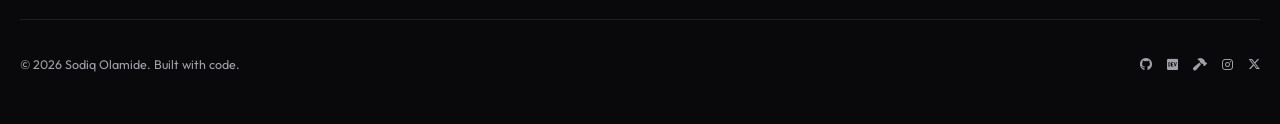
==== commit 005463df: "Add real website screenshot previews to all project cards" ====
--- a/index.html
+++ b/index.html
@@ -391,7 +391,17 @@
 
             <article class="project reveal">
               <div class="project-top">
-                <div class="project-mark">SM</div>
+                <img
+                  class="project-preview"
+                  src="https://image.thum.io/get/width/1000/crop/700/noanimate/https://sortmail.online/"
+                  alt="Screenshot preview of SortMail website"
+                  width="1000"
+                  height="583"
+                  loading="lazy"
+                  decoding="async"
+                  referrerpolicy="no-referrer"
+                />
+                <div class="project-mark" aria-hidden="true">SM</div>
                 <span class="project-status">Ongoing</span>
               </div>
 
@@ -431,7 +441,17 @@
 
             <article class="project reveal">
               <div class="project-top">
-                <div class="project-mark">VNG</div>
+                <img
+                  class="project-preview"
+                  src="https://image.thum.io/get/width/1000/crop/700/noanimate/https://codedguy4life.github.io/VerifiedNG/"
+                  alt="Screenshot preview of VerifiedNG website"
+                  width="1000"
+                  height="583"
+                  loading="lazy"
+                  decoding="async"
+                  referrerpolicy="no-referrer"
+                />
+                <div class="project-mark" aria-hidden="true">VNG</div>
                 <span class="project-status">Ongoing</span>
               </div>
 
@@ -471,7 +491,17 @@
 
             <article class="project reveal">
               <div class="project-top">
-                <div class="project-mark">MP</div>
+                <img
+                  class="project-preview"
+                  src="https://image.thum.io/get/width/1000/crop/700/noanimate/https://codedguy.name.ng/"
+                  alt="Screenshot preview of My Portfolio website"
+                  width="1000"
+                  height="583"
+                  loading="lazy"
+                  decoding="async"
+                  referrerpolicy="no-referrer"
+                />
+                <div class="project-mark" aria-hidden="true">MP</div>
                 <span class="project-status">Completed</span>
               </div>
 
@@ -507,7 +537,17 @@
 
             <article class="project reveal">
               <div class="project-top">
-                <div class="project-mark">OCM</div>
+                <img
+                  class="project-preview"
+                  src="https://image.thum.io/get/width/1000/crop/700/noanimate/https://codedguy4life.github.io/Oyincakesandmore/"
+                  alt="Screenshot preview of Oyincakesandmore website"
+                  width="1000"
+                  height="583"
+                  loading="lazy"
+                  decoding="async"
+                  referrerpolicy="no-referrer"
+                />
+                <div class="project-mark" aria-hidden="true">OCM</div>
                 <span class="project-status">Ongoing</span>
               </div>
 
@@ -543,7 +583,17 @@
 
             <article class="project reveal">
               <div class="project-top">
-                <div class="project-mark">LN</div>
+                <img
+                  class="project-preview"
+                  src="https://image.thum.io/get/width/1000/crop/700/noanimate/https://codedguy4life.github.io/LearnNaija/"
+                  alt="Screenshot preview of LearnNaija website"
+                  width="1000"
+                  height="583"
+                  loading="lazy"
+                  decoding="async"
+                  referrerpolicy="no-referrer"
+                />
+                <div class="project-mark" aria-hidden="true">LN</div>
                 <span class="project-status">Ongoing</span>
               </div>
 
